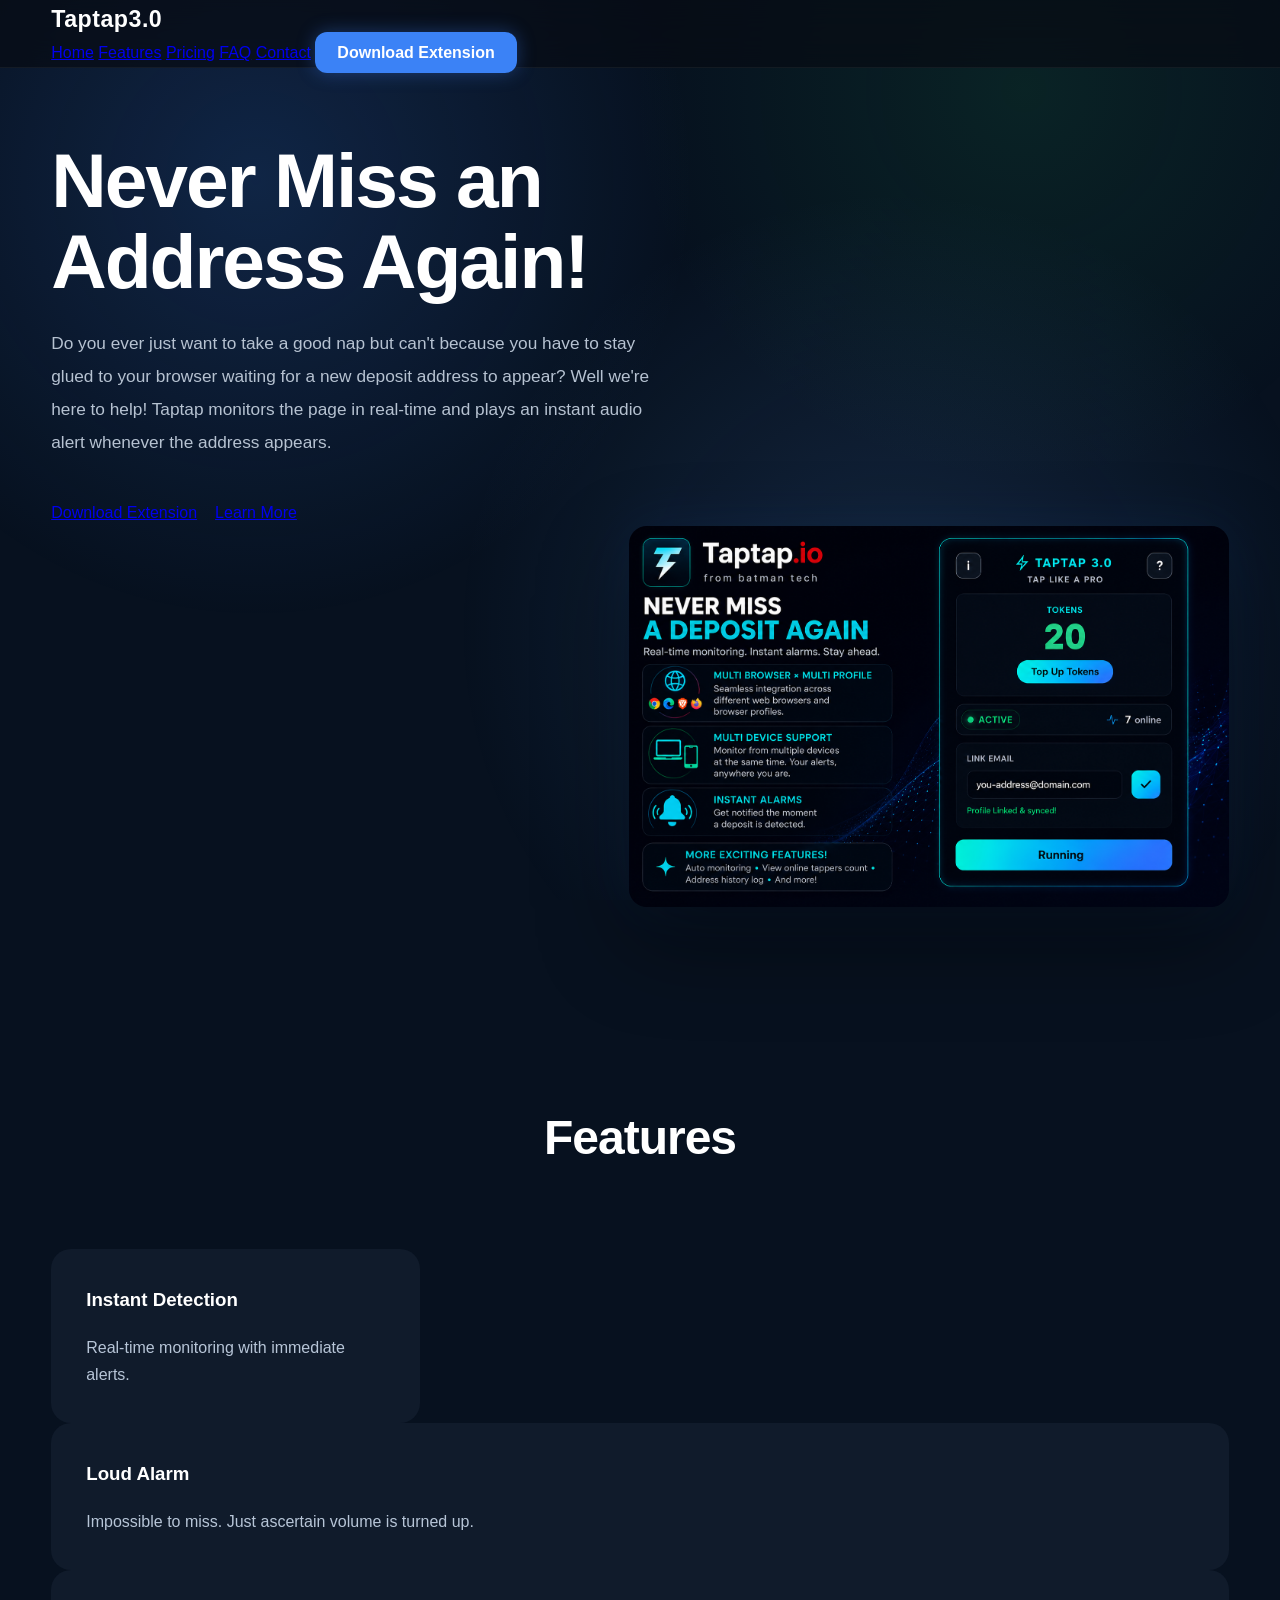
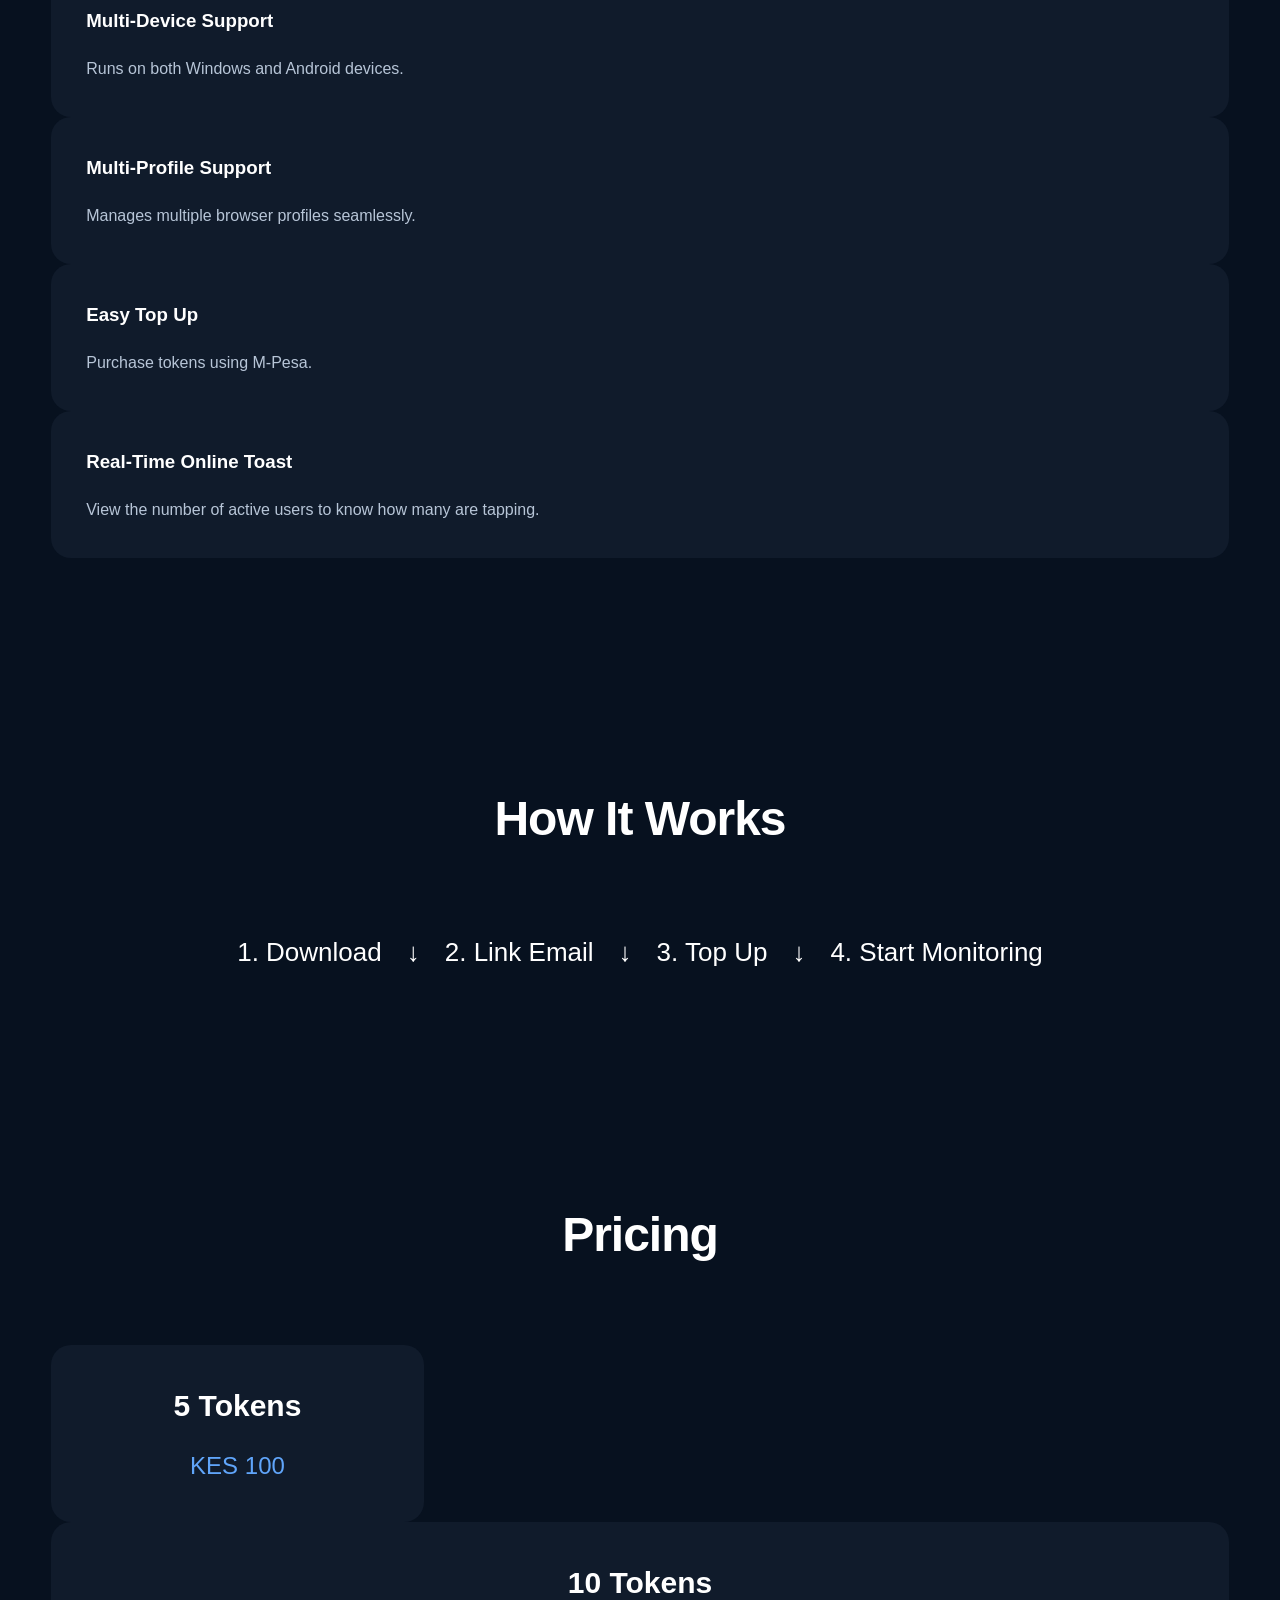
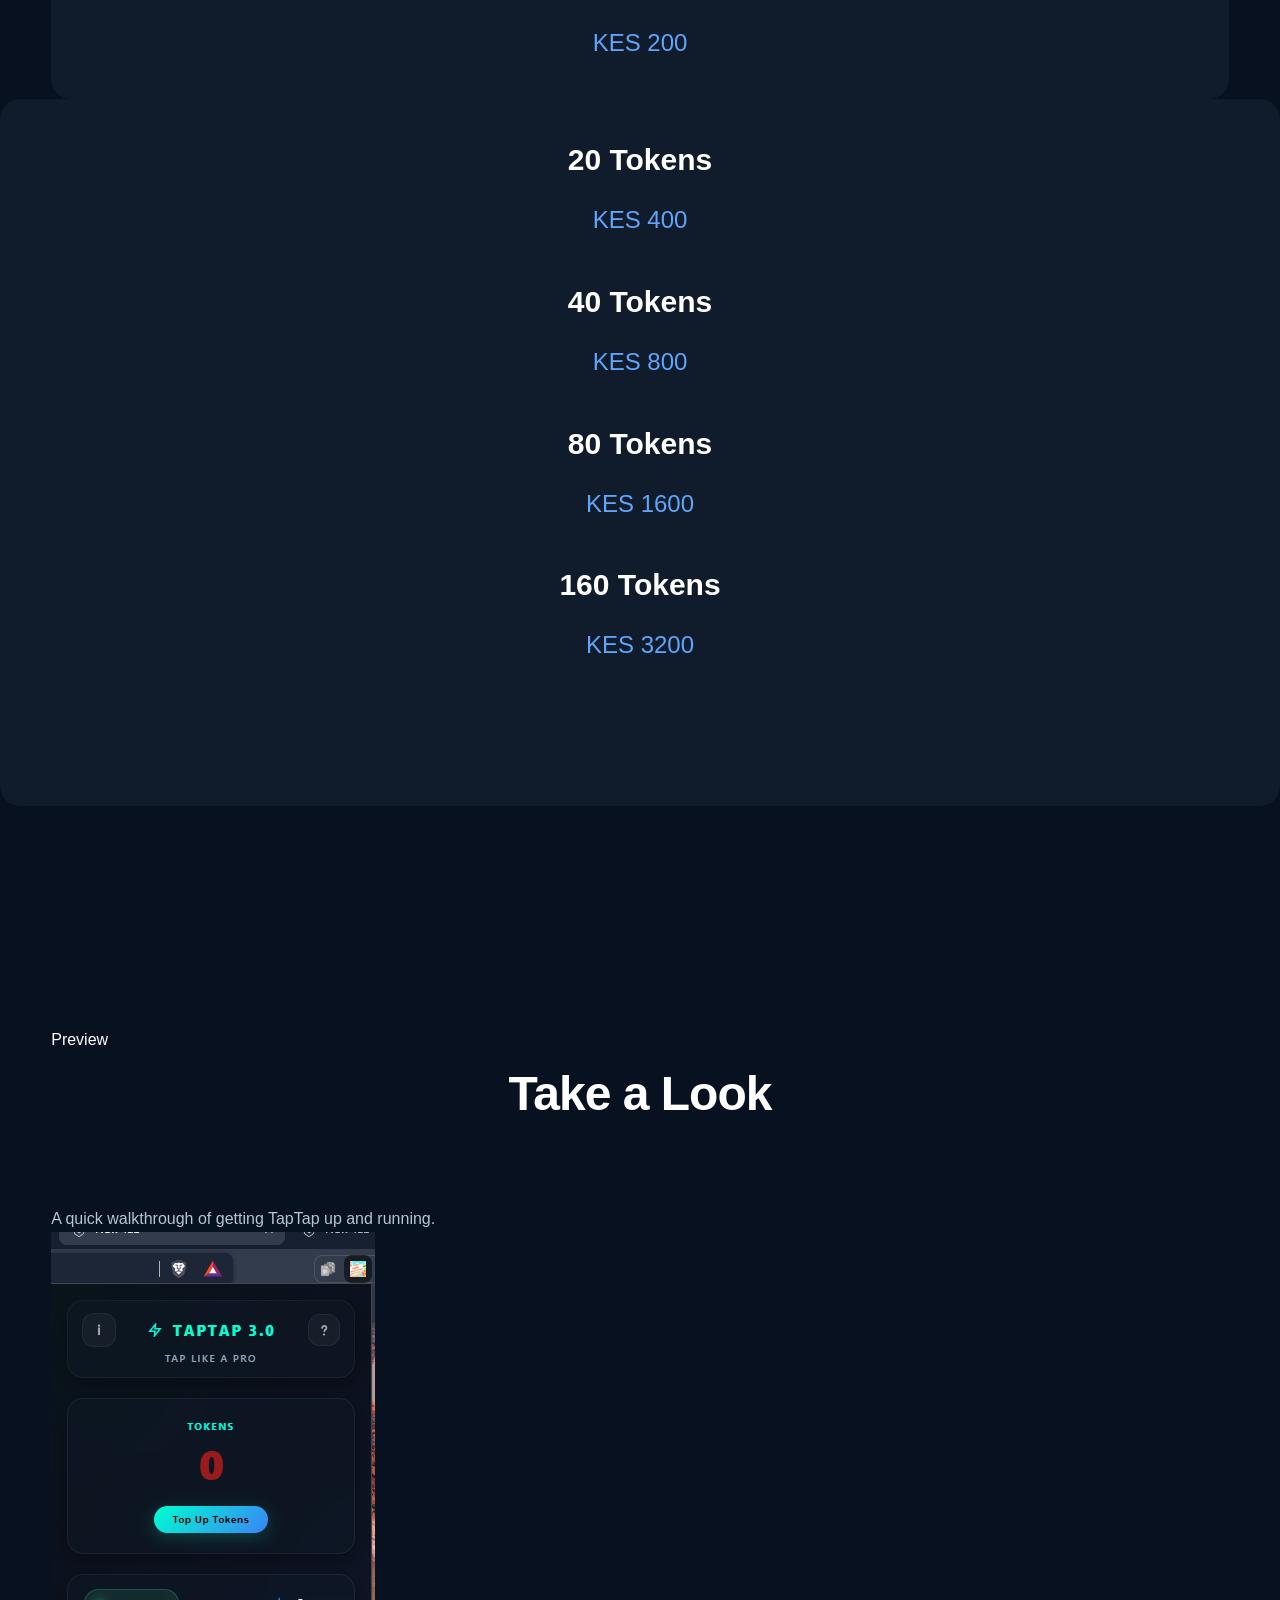
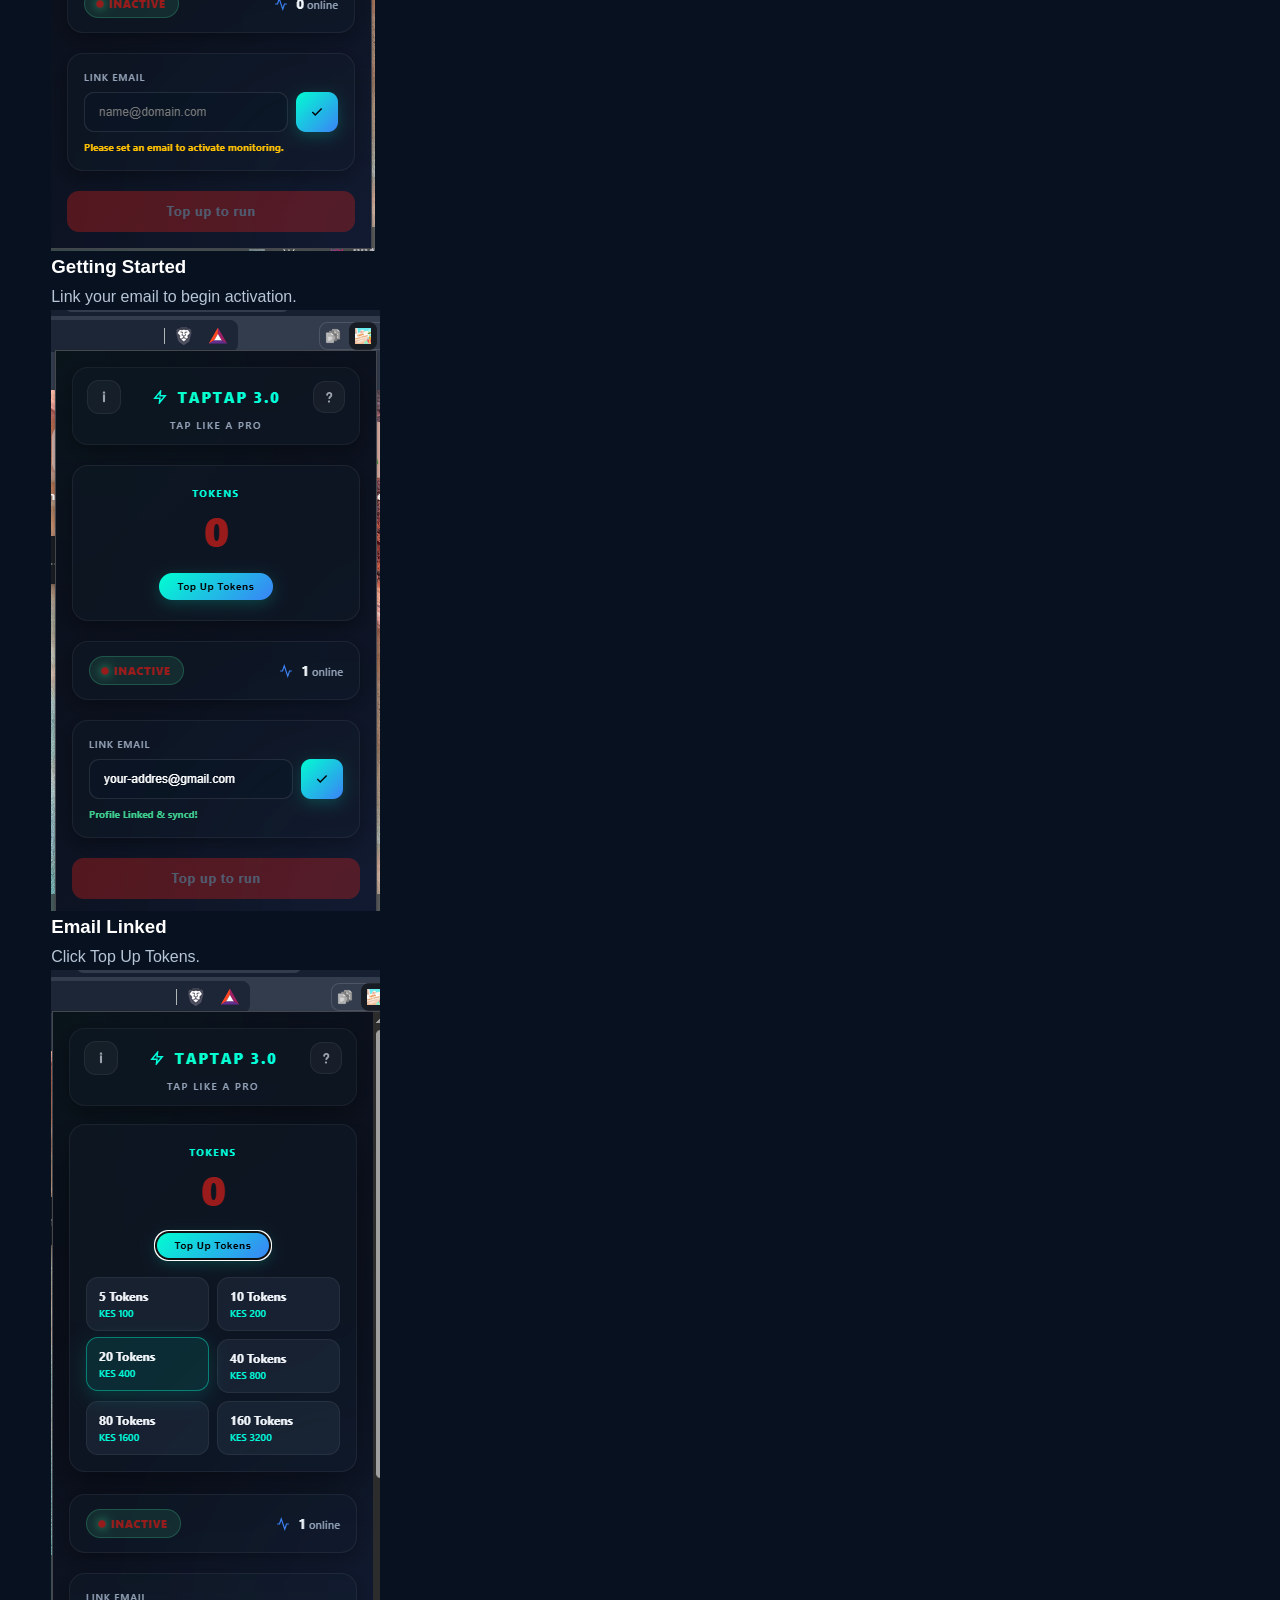
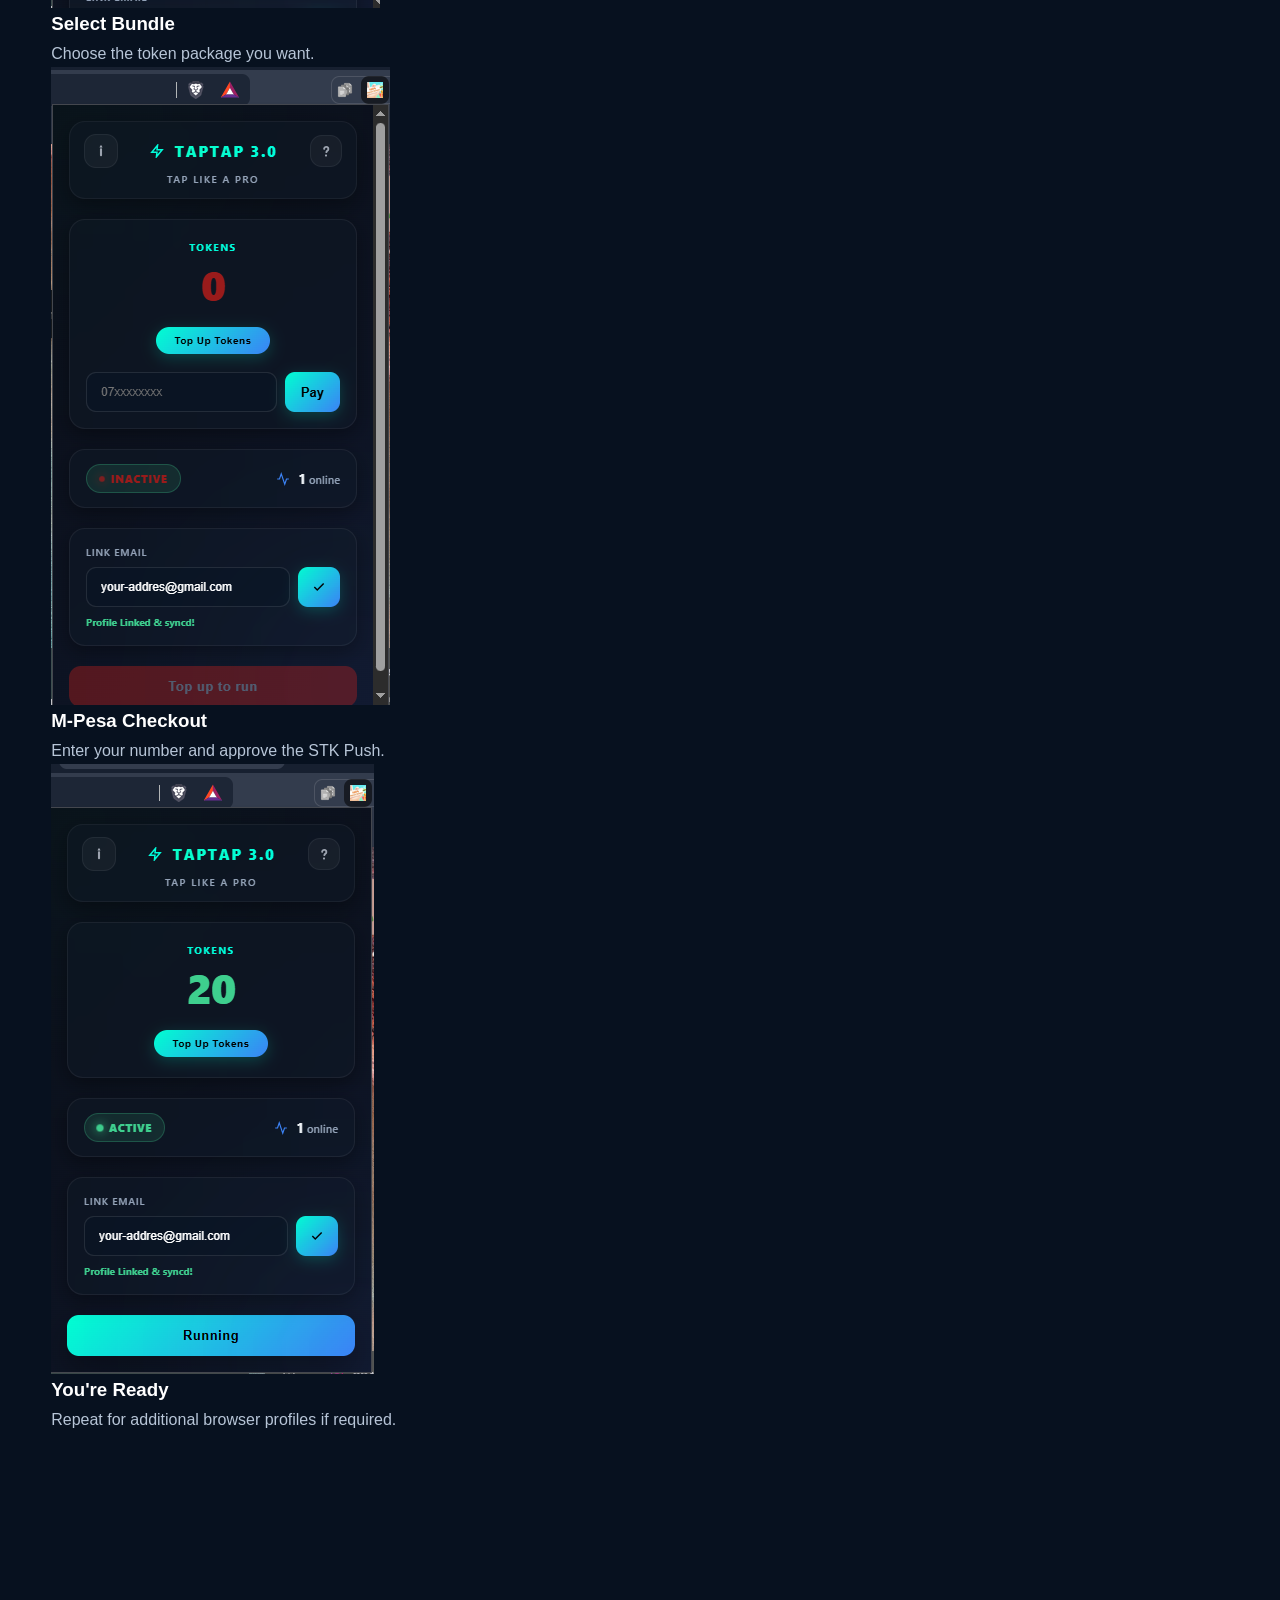
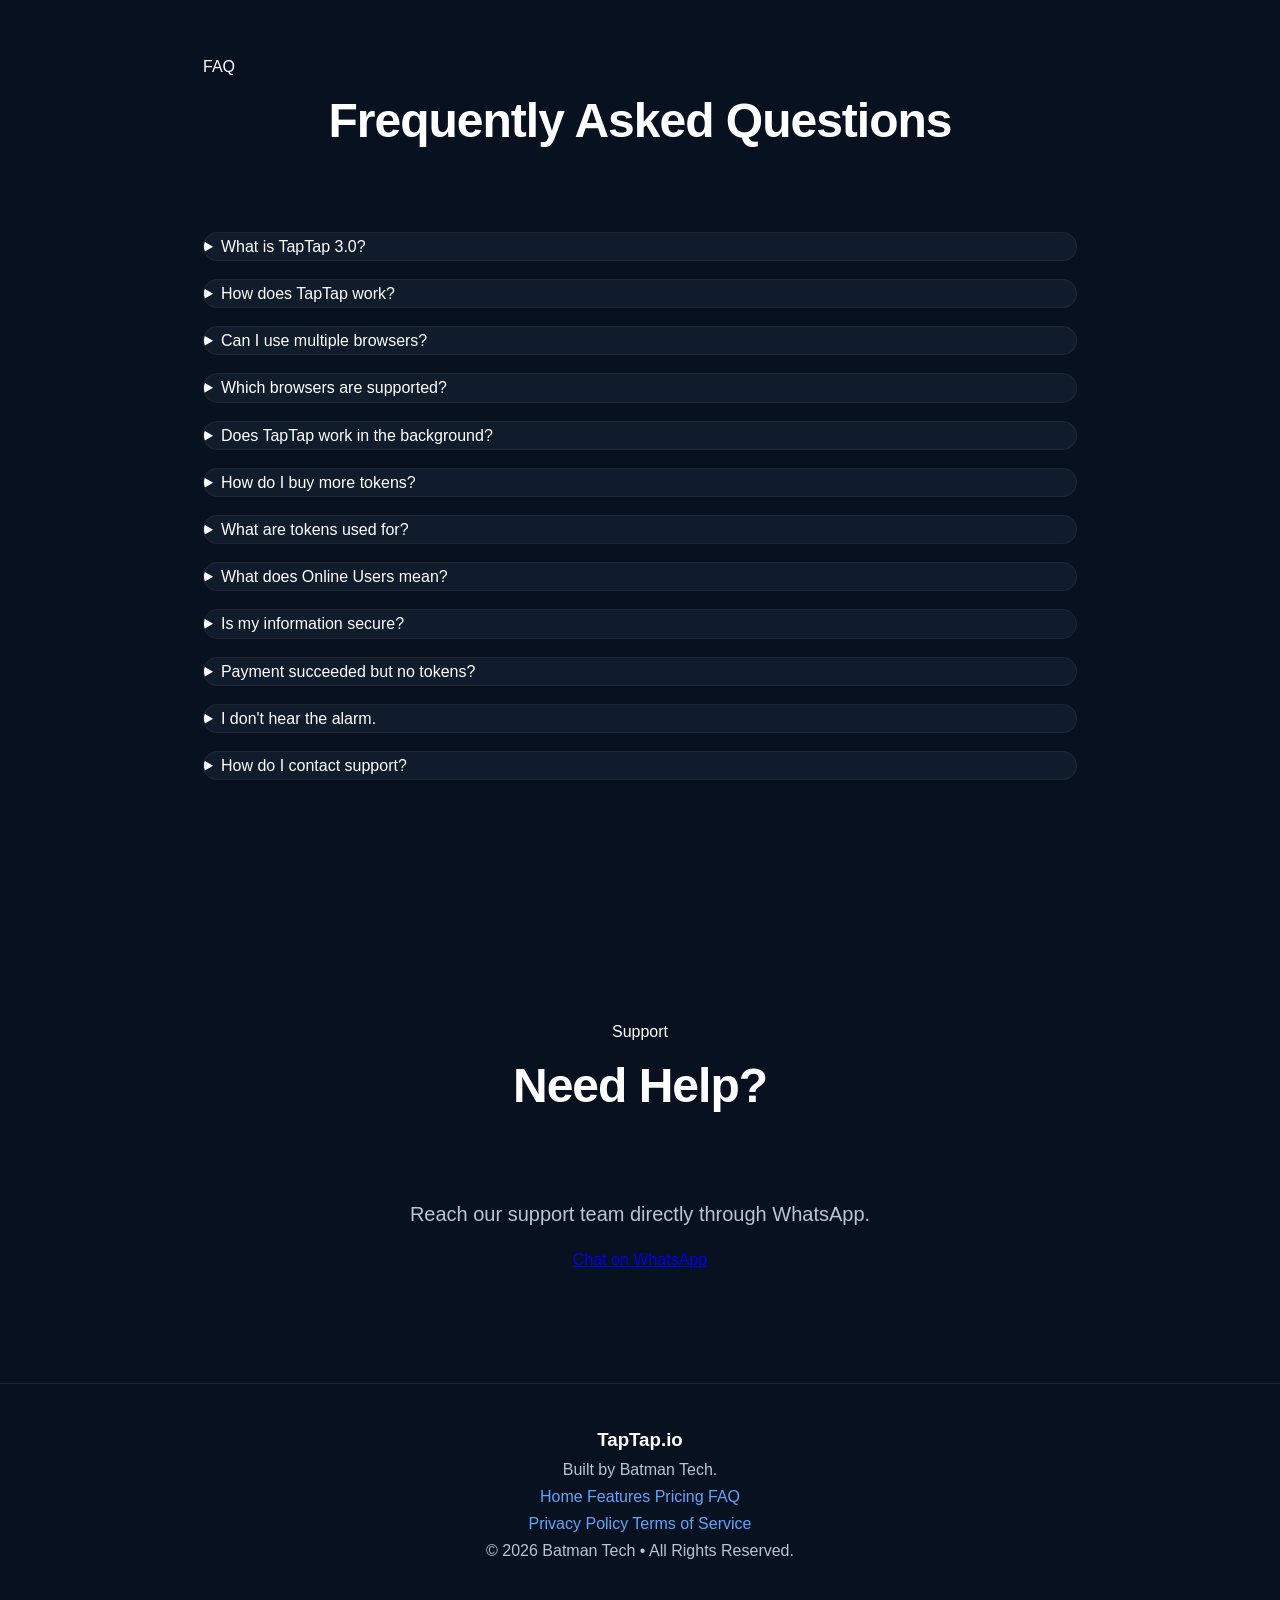
==== website/index.html @ e4a54d37 "Added Privacy policy" ====
<!DOCTYPE html>
<html lang="en">
<head>
    <base href="">
    <meta charset="UTF-8">
    <meta name="viewport" content="width=device-width, initial-scale=1.0">

    <title>TapTap.io</title>

    <meta name="description"
          content="TapTap 3.0 is a real-time monitoring extension with instant alerts, cloud synchronization and secure team management.">

    <link rel="stylesheet" href="css/style.css">
    <link rel="stylesheet" href="css/responsive.css">
    <link rel="stylesheet" href="css/animations.css">
</head>

<body>

<!-- ================= NAVIGATION ================= -->

<header id="navbar">
    <div class="container navbar-container">
        <div class="logo">
            Taptap3.0
        </div>

        <nav class="nav-links"></nav>
            <a href="#hero">Home</a>
            <a href="#features">Features</a>
            <a href="#pricing">Pricing</a>
            <a href="#faq">FAQ</a>
            <a href="#contact">Contact</a>
        </nav>

        <a class="download-btn" href="downloads/Taptap.crx">
            Download Extension
        </a>
    </div>
</header>

<!-- ================= HERO ================= -->

<section id="hero">
    <div class="container hero-container">
        <div class="hero-left">
            <h1>
                Never Miss an Address Again!
            </h1>

            <p>
                Do you ever just want to take a good nap but can't because you have to stay glued to your browser waiting for a new deposit address to appear? Well we're here to help! Taptap monitors the page in real-time and plays an instant audio alert whenever the address appears.
            </p>

            <div class="hero-buttons">

                <a
                    href="downloads/Taptap.crx"
                    class="btn btn-primary">

                    Download Extension

                </a>

                <a
                    href="#features"
                    class="btn btn-secondary">

                    Learn More

                </a>

        </div>
        </div>

        <div class="hero-right">
            <div class="hero-image">
                <img src="images/browser-preview.png"
                   alt="TapTap Browser Preview"
                   class="browser-preview">
            </div>
        </div>
    </div>
</section>

<!-- ================= FEATURES ================= -->

<section id="features">
    <div class="container">
        <h2>Features</h2>

        <div class="feature-grid">
            <article class="feature-card">
                <h3>Instant Detection</h3>
                <p>Real-time monitoring with immediate alerts.</p>
            </div>

            <div class="feature-card">
                <h3>Loud Alarm</h3>
                <p>Impossible to miss. Just ascertain volume is turned up.</p>
            </div>

            <div class="feature-card">
                <h3>Multi-Device Support</h3>
                <p>Runs on both Windows and Android devices.</p>
            </div>

            <div class="feature-card">
                <h3>Multi-Profile Support</h3>
                <p>Manages multiple browser profiles seamlessly.</p>
            </div>

            <div class="feature-card">
                <h3>Easy Top Up</h3>
                <p>Purchase tokens using M-Pesa.</p>
            </div>

            <div class="feature-card">
                <h3>Real-Time Online Toast</h3>
                <p>View the number of active users to know how many are tapping.</p>
            </div>
        </div>
    </div>
</section>

<!-- ================= HOW IT WORKS ================= -->

<section id="how">
    <div class="container">
        <h2>How It Works</h2>

        <div class="steps">
            <div>1. Download</div>
            <div>↓</div>
            <div>2. Link Email</div>
            <div>↓</div>
            <div>3. Top Up</div>
            <div>↓</div>
            <div>4. Start Monitoring</div>
        </div>
    </div>
</section>

<!-- ================= PRICING ================= -->

<section id="pricing">
    <div class="container">
        <h2>Pricing</h2>

        <div class="pricing-grid">
            <article class="price-card">
                <h3>5 Tokens</h3>
                <p>KES 100</p>
            </div>

            <article class="price-card">
                <h3>10 Tokens</h3>
                <p>KES 200</p>
            </div>

            <article class="price-card">
                <h3>20 Tokens</h3>
                <p>KES 400</p>
            </div>

            <article class="price-card">
                <h3>40 Tokens</h3>
                <p>KES 800</p>
            </div>

            <article class="price-card">
                <h3>80 Tokens</h3>
                <p>KES 1600</p>
            </div>

            <article class="price-card">
                <h3>160 Tokens</h3>
                <p>KES 3200</p>
            </div>
        </div>
    </div>
</section>

<!-- ================= SCREENSHOTS ================= -->

<section id="screenshots" class="section">
    <div class="container">

        <div class="section-heading">
            <span class="section-tag">Preview</span>
            <h2>Take a Look</h2>
            <p>
                A quick walkthrough of getting TapTap up and running.
            </p>
        </div>

        <div class="screenshots-grid">

            <figure class="screenshot-card">
                <img src="images/red.png" alt="TapTap startup screen">

                <figcaption>
                    <h3>Getting Started</h3>
                    <p>
                        Link your email to begin activation.
                    </p>
                </figcaption>
            </figure>

            <figure class="screenshot-card">
                <img src="images/linked.png" alt="Email linked">

                <figcaption>
                    <h3>Email Linked</h3>
                    <p>
                        Click Top Up Tokens.
                    </p>
                </figcaption>
            </figure>

            <figure class="screenshot-card">
                <img src="images/select.png" alt="Choose bundle">

                <figcaption>
                    <h3>Select Bundle</h3>
                    <p>
                        Choose the token package you want.
                    </p>
                </figcaption>
            </figure>

            <figure class="screenshot-card">
                <img src="images/number.png" alt="Mpesa checkout">

                <figcaption>
                    <h3>M-Pesa Checkout</h3>
                    <p>
                        Enter your number and approve the STK Push.
                    </p>
                </figcaption>
            </figure>

            <figure class="screenshot-card">
                <img src="images/paid.png" alt="Activation complete">

                <figcaption>
                    <h3>You're Ready</h3>
                    <p>
                        Repeat for additional browser profiles if required.
                    </p>
                </figcaption>
            </figure>

        </div>

    </div>
</section>



<!-- ================= FAQ ================= -->

<section id="faq" class="section">

    <div class="container">

        <div class="section-heading">

            <span class="section-tag">
                FAQ
            </span>

            <h2>
                Frequently Asked Questions
            </h2>

        </div>

        <div class="faq-list">

            <details class="faq-item">

                <summary>

                    What is TapTap 3.0?

                </summary>

                <p>

                    TapTap is a real-time browser monitoring extension designed to notify you instantly whenever a new deposit address appears.

                </p>

            </details>

            <details class="faq-item">

                <summary>

                    How does TapTap work?

                </summary>

                <p>

                    Install the extension, link your email, purchase tokens and start monitoring.

                </p>

            </details>

            <details class="faq-item">

                <summary>

                    Can I use multiple browsers?

                </summary>

                <p>

                    Yes. Your account synchronizes across all supported Chromium browsers.

                </p>

            </details>

            <details class="faq-item">

                <summary>

                    Which browsers are supported?

                </summary>

                <p>

                    Chrome, Edge, Brave, Opera and other Chromium browsers.

                </p>

            </details>

            <details class="faq-item">

                <summary>

                    Does TapTap work in the background?

                </summary>

                <p>

                    Yes. Monitoring continues while you browse.

                </p>

            </details>

            <details class="faq-item">

                <summary>

                    How do I buy more tokens?

                </summary>

                <p>

                    Choose a package, enter your M-Pesa number and approve the payment request.

                </p>

            </details>

            <details class="faq-item">

                <summary>

                    What are tokens used for?

                </summary>

                <p>

                    Tokens activate monitoring sessions and synchronize across all linked devices.

                </p>

            </details>

            <details class="faq-item">

                <summary>

                    What does Online Users mean?

                </summary>

                <p>

                    It displays how many TapTap clients are currently connected.

                </p>

            </details>

            <details class="faq-item">

                <summary>

                    Is my information secure?

                </summary>

                <p>

                    Yes. Only the information required for synchronization and token management is stored.

                </p>

            </details>

            <details class="faq-item">

                <summary>

                    Payment succeeded but no tokens?

                </summary>

                <p>

                    Wait a few seconds then press Sync. If the issue persists, contact support.

                </p>

            </details>

            <details class="faq-item">

                <summary>

                    I don't hear the alarm.

                </summary>

                <p>

                    Ensure monitoring is active, your browser isn't muted and system volume is enabled.

                </p>

            </details>

            <details class="faq-item">

                <summary>

                    How do I contact support?

                </summary>

                <p>

                    Use the WhatsApp button below or the Help icon inside the extension.

                </p>

            </details>

        </div>

    </div>

</section>



<!-- ================= CONTACT ================= -->

<section id="contact" class="section">

    <div class="container">

        <div class="contact-card">

            <span class="section-tag">

                Support

            </span>

            <h2>

                Need Help?

            </h2>

            <p>

                Reach our support team directly through WhatsApp.

            </p>

            <a
                class="whatsapp-button"
                href="https://wa.me/254725766022"
                target="_blank"
                rel="noopener">

                Chat on WhatsApp

            </a>

        </div>

    </div>

</section>



<!-- ================= FOOTER ================= -->

<footer>

    <div class="container footer-grid">

        <div class="footer-brand">

            <h3>

                TapTap.io

            </h3>

            <p>

                Built by Batman Tech.

            </p>

        </div>

        <div class="footer-links">

            <a href="#hero">Home</a>
            <a href="#features">Features</a>
            <a href="#pricing">Pricing</a>
            <a href="#faq">FAQ</a>

        </div>

        <div class="footer-links">

            <a href="privacy.html">Privacy Policy</a>
            <a href="terms.html">Terms of Service</a>

        </div>

    </div>

    <div class="footer-bottom">

        <p>

            © 2026 Batman Tech • All Rights Reserved.

        </p>

    </div>

</footer>

<script src="js/main.js"></script>

</body>

</html>
---- website/css/style.css ----
/* ==========================================
   DESIGN SYSTEM
========================================== */

:root{

    --bg:#07111f;
    --surface:#101b2b;
    --surface-light:#162338;

    --primary:#3b82f6;
    --primary-hover:#60a5fa;

    --text:#ffffff;
    --text-secondary:#b7c5d7;

    --border:rgba(255,255,255,.08);

    --shadow:
        0 15px 45px rgba(0,0,0,.28);

    --radius:18px;

    --max-width:1200px;

}

/* ===========================================
   GLOBAL
=========================================== */

*{
    margin:0;
    padding:0;
    box-sizing:border-box;
}

:root{
    --primary:#3b82f6;
    --bg:#07111f;
    --card:#101b2b;
    --text:#ffffff;
    --muted:#b7c5d7;

    --radius:18px;

    --shadow:0 20px 50px rgba(0,0,0,.25);

    --transition:.35s ease;
}

html{
    scroll-behavior:smooth;
}

body{

    font-family:
        "Segoe UI",
        Arial,
        sans-serif;

    background:var(--bg);

    color:var(--text);

    line-height:1.7;

    overflow-x:hidden;

}

.container{

    width:min(1200px,92%);

    margin:auto;

}

/* ===========================================
   NAVBAR
=========================================== */

header{
    position:fixed;
    top:0;
    left:0;
    width:100%;
    z-index:1000;

    backdrop-filter:blur(16px);
    -webkit-backdrop-filter:blur(16px);

    background:rgba(8,12,20,.72);

    border-bottom:1px solid rgba(255,255,255,.05);

    transition:
        background .35s ease,
        padding .35s ease,
        border-color .35s ease;
}

header.scrolled{
    background:rgba(8,12,20,.92);
    border-bottom:1px solid rgba(59,130,246,.15);
}

.header-container{

    max-width:1200px;

    margin:auto;

    display:flex;

    justify-content:space-between;

    align-items:center;

    padding:18px 32px;
}

.logo{

    font-size:1.45rem;

    font-weight:700;

    color:#fff;

    letter-spacing:.5px;
}

nav{

    display:flex;

    align-items:center;

    gap:36px;
}

nav a{

    color:#d1d5db;

    text-decoration:none;

    font-size:.95rem;

    transition:.25s;
}

nav a:hover{

    color:#fff;
}

.download-btn{

    padding:12px 22px;

    border-radius:12px;

    background:#3b82f6;

    color:#fff;

    text-decoration:none;

    font-weight:600;

    transition:.25s;
}

.download-btn:hover{

    transform:translateY(-2px);

    box-shadow:0 10px 30px rgba(59,130,246,.35);
}


/* ===========================================
   HERO
=========================================== */

#hero{

    min-height:100vh;

    display:flex;

    align-items:center;

    justify-content:space-between;

    gap:90px;

    padding-top:140px;

    padding-bottom:80px;
}

.hero-left{

    flex:1;

    max-width:620px;
}

.hero-left h1{

    font-size:clamp(2.8rem,6vw,4.8rem);

    line-height:1.05;

    margin-bottom:26px;

    letter-spacing:-2px;
}

.hero-left p{

    font-size:1.08rem;

    line-height:1.9;

    color:#b6c2d1;

    margin-bottom:40px;
}

.hero-buttons{

    display:flex;

    flex-wrap:wrap;

    gap:18px;
}

.hero-buttons button{

    border:none;

    cursor:pointer;

    padding:16px 34px;

    border-radius:14px;

    font-size:1rem;

    font-weight:600;

    transition:.3s ease;
}

.hero-buttons button:first-child{

    background:#3b82f6;

    color:#fff;

    box-shadow:0 15px 40px rgba(59,130,246,.25);
}

.hero-buttons button:first-child:hover{

    transform:translateY(-4px);

    box-shadow:0 22px 50px rgba(59,130,246,.45);
}

.hero-buttons button:last-child{

    background:#141b28;

    color:#fff;

    border:1px solid rgba(255,255,255,.08);
}

.hero-buttons button:last-child:hover{

    background:#1a2433;

    transform:translateY(-4px);
}


/* ===========================================
   HERO RIGHT
=========================================== */

.hero-right{

    flex:1;

    display:flex;

    justify-content:flex-end;

    align-items:center;
}

.browser-placeholder{

    width:min(560px,100%);

    position:relative;
}

.browser-placeholder::before{

    content:"";

    position:absolute;

    inset:-40px;

    background:radial-gradient(circle,
        rgba(59,130,246,.30),
        transparent 70%);

    filter:blur(35px);

    z-index:-1;
}

.browser-preview{

    width:100%;

    display:block;

    border-radius:18px;

    box-shadow:
        0 35px 90px rgba(0,0,0,.45),
        0 0 60px rgba(59,130,246,.10);
}

/* ===========================================
   BROWSER MOCKUP
=========================================== */

.browser-placeholder{

    width:100%;

    max-width:600px;

    height:auto;

    border-radius:var(--radius);

    background:#122033;

    border:1px solid rgba(255,255,255,.08);

    display:flex;

    align-items:center;

    justify-content:center;

    color:#6ea8ff;

    font-size:24px;

}

.browser-preview{

    width:100%;

    max-width:600px;

    height:auto;

    display:block;

    border-radius:18px;
}

/* ===========================================
   SECTIONS
=========================================== */

section{

    padding:110px 0;

}

section h2{

    text-align:center;

    font-size:clamp(2rem,5vw,3rem);

    margin-bottom:70px;

    font-weight:700;

    letter-spacing:-1px;

}

p{

    color:var(--text-secondary);

}

img{

    max-width:100%;

    display:block;

}

/* ===========================================
   FEATURE GRID
=========================================== */

.feature-grid{

    display:grid;

    grid-template-columns:repeat(3,1fr);

    gap:35px;

}

.feature-card{

    background:#101b2b;

    border-radius:20px;

    padding:35px;

    transition:.35s;

}

.feature-card:hover{

    transform:translateY(-8px);

}

.feature-card h3{

    margin-bottom:18px;

}

/* ===========================================
   HOW
=========================================== */

.steps{

    display:flex;

    justify-content:center;

    align-items:center;

    gap:25px;

    font-size:26px;

    flex-wrap:wrap;

}

/* ===========================================
   PRICING
=========================================== */

.pricing-grid{

    display:grid;

    grid-template-columns:repeat(3,1fr);

    gap:30px;

}

.price-card{

    background:#101b2b;

    border-radius:20px;

    padding:35px;

    text-align:center;

    transition:.3s;

}

.price-card:hover{

    transform:translateY(-8px);

}

.price-card h3{

    font-size:30px;

}

.price-card p{

    margin-top:15px;

    font-size:24px;

    color:#60a5fa;

}

.screenshots{

    display:flex;
    justify-content:center;
    gap:30px;
    flex-wrap:wrap;

}

.shot{

    width:220px;

    background:#101b2b;

    border-radius:var(--radius);

    overflow:hidden;

    border:1px solid rgba(255,255,255,.08);

    transition:.35s;

    cursor:pointer;

    position:relative;

}

.shot img{

    width:100%;

    height:420px;

    object-fit:cover;

    object-position:top;

    display:block;

}

.shot-caption{

    padding:18px;

}

.shot h3{

    margin-bottom:8px;

    font-size:18px;

}

.shot p{

    color:#b7c5d7;

    font-size:15px;

}

.shot:hover{

    transform:translateY(-12px) scale(1.12);

    box-shadow:0 25px 60px rgba(0,0,0,.45);

    z-index:50;

}


/* ===========================================
   FAQ
=========================================== */

#faq{
    max-width:950px;
    margin:auto;
}

.faq-item{

    max-width:900px;
    margin:18px auto;
    padding:0;

    background:#101b2b;

    border:1px solid rgba(255,255,255,.06);

    border-radius:var(--radius);

    overflow:hidden;

    transition:.35s;

}

.faq-item:hover{

    transform:translateY(-3px);

    border-color:#3b82f6;

    box-shadow:0 10px 25px rgba(59,130,246,.15);

}

.faq-item h3{

    display:flex;

    justify-content:space-between;

    align-items:center;

    padding:22px 26px;

    cursor:pointer;

    font-size:20px;

    font-weight:600;

}

.faq-item h3 span{

    color:#60a5fa;

    font-size:28px;

    transition:.3s;

}

.faq-item p{

    max-height:0;

    overflow:hidden;

    padding:0 26px;

    color:#b7c5d7;

    transition:max-height .45s ease,
               padding .35s ease;

}

.faq-item:hover p{

    max-height:220px;

    padding:0 26px 24px;

}

.faq-item:hover h3 span{

    transform:rotate(45deg);

}

/* ===========================================
   CONTACT
=========================================== */

#contact{

    text-align:center;

}

#contact p{

    margin:15px;

    font-size:20px;

}

/* ===========================================
   FOOTER
=========================================== */

footer{

    text-align:center;

    padding:40px;

    border-top:1px solid rgba(255,255,255,.08);

}

footer a{

    color:#60a5fa;

    text-decoration:none;

}

/* Add this to your CSS for the Linear/Stripe-esque floating animation */
.whatsapp-float {
  position: fixed;
  bottom: 24px;
  left: 50%;
  transform: translateX(-50%);
  z-index: 9999;
}

.whatsapp-float a {
  display: flex;
  align-items: center;
  justify-content: center;
  width: 52px;
  height: 52px;
  background: #0066FF;
  color: #ffffff;
  border-radius: 999px;
  box-shadow: 0 8px 24px rgba(0, 102, 255, 0.25);
  transition: all 0.3s cubic-bezier(0.16, 1, 0.3, 1);
  animation: floatPulse 3s ease-in-out infinite;
}

.whatsapp-float a:hover {
  transform: translateY(-3px) scale(1.05);
  box-shadow: 0 12px 32px rgba(0, 102, 255, 0.35);
}

@keyframes floatPulse {
  0%, 100% {
    transform: translateY(0);
  }
  50% {
    transform: translateY(-6px);
  }
}
---- website/css/animations.css ----
/* ==========================================
   HERO BACKGROUND
========================================== */

body::before{

    content:"";

    position:fixed;

    inset:0;

    background:

        radial-gradient(circle at 20% 20%,rgba(59,130,246,.18),transparent 35%),

        radial-gradient(circle at 80% 10%,rgba(34,197,94,.10),transparent 30%),

        radial-gradient(circle at 70% 70%,rgba(96,165,250,.15),transparent 40%);

    z-index:-2;

}

/* ==========================================
   FLOATING BROWSER
========================================== */

.browser-placeholder{

    animation:floatBrowser 5s ease-in-out infinite;

    box-shadow:

        0 20px 60px rgba(59,130,246,.25);

}

@keyframes floatBrowser{

    0%{

        transform:translateY(0);

    }

    50%{

        transform:translateY(-18px);

    }

    100%{

        transform:translateY(0);

    }

}

/* ==========================================
   HERO TEXT
========================================== */

.hero-left h1{

    animation:slideLeft .9s ease;

}

.hero-left p{

    animation:slideLeft 1.1s ease;

}

.hero-buttons{

    animation:slideLeft 1.3s ease;

}

@keyframes slideLeft{

    from{

        opacity:0;

        transform:translateX(-60px);

    }

    to{

        opacity:1;

        transform:translateX(0);

    }

}

/* ==========================================
   GLOW BUTTONS
========================================== */

.download-btn,
.hero-buttons button:first-child{

    box-shadow:

        0 0 18px rgba(59,130,246,.35);

}

.download-btn:hover,
.hero-buttons button:first-child:hover{

    box-shadow:

        0 0 40px rgba(59,130,246,.7);

}

/* ==========================================
   FEATURE CARDS
========================================== */

.feature-card{

    transition:

        transform .35s,

        box-shadow .35s;

}

.feature-card:hover{

    box-shadow:

        0 20px 45px rgba(59,130,246,.18);

}

/* ==========================================
   PRICING CARDS
========================================== */

.price-card{

    transition:

        transform .35s,

        box-shadow .35s;

}

.price-card:hover{

    box-shadow:

        0 20px 50px rgba(59,130,246,.18);

}


/* ==========================================
   FADE-IN ANIMATION
========================================== */

.hidden{

    opacity:0;

    transform:translateY(50px);

    transition:

        opacity .8s ease,

        transform .8s ease;

}

.show{

    opacity:1;

    transform:translateY(0);

}

/* ==========================================
   NAVBAR SCROLL
========================================== */

.scrolled{

    background:#081321 !important;

    box-shadow:

        0 5px 25px rgba(0,0,0,.35);

}

/* ==========================================
   PULSE DOWNLOAD BUTTON
========================================== */

@keyframes pulse{

    0%{

        box-shadow:0 0 0 0 rgba(59,130,246,.6);

    }

    70%{

        box-shadow:0 0 0 20px rgba(59,130,246,0);

    }

    100%{

        box-shadow:0 0 0 0 rgba(59,130,246,0);

    }

}

.download-btn{

    animation:pulse 2.5s infinite;

}
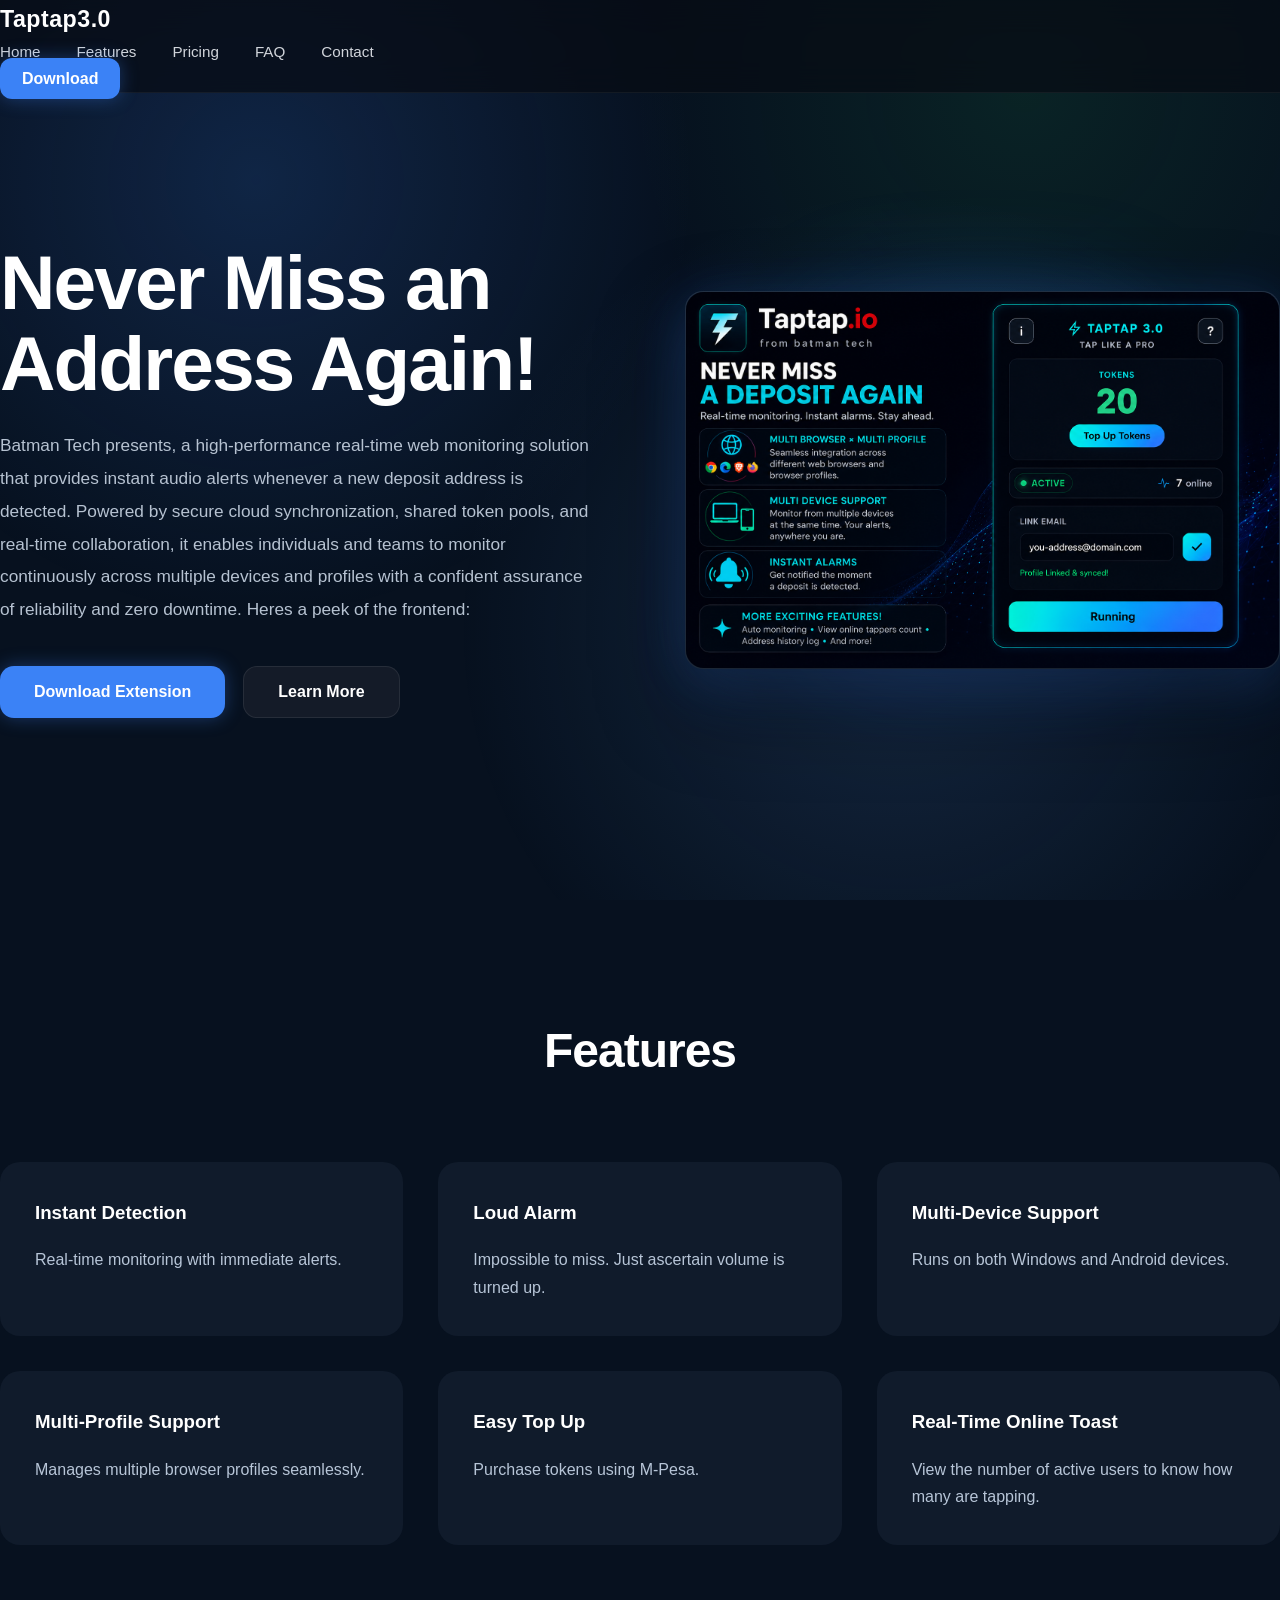
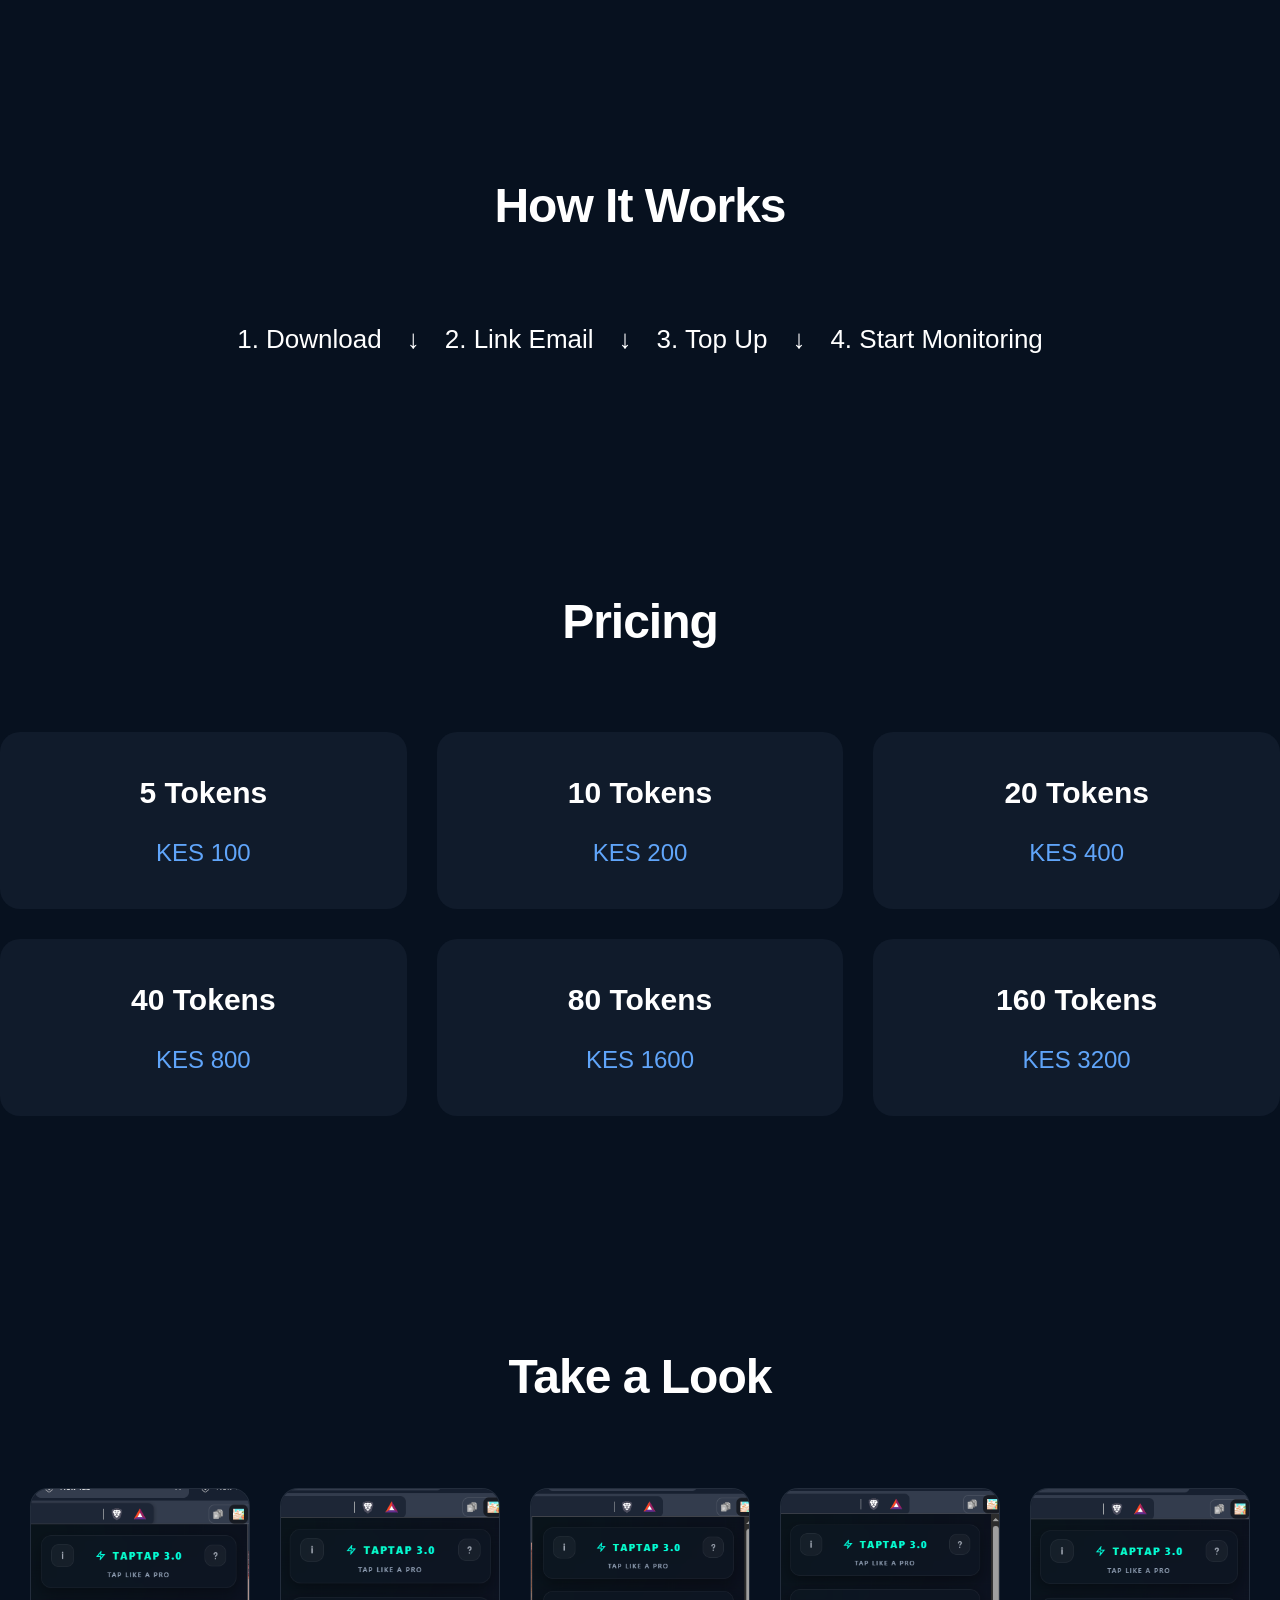
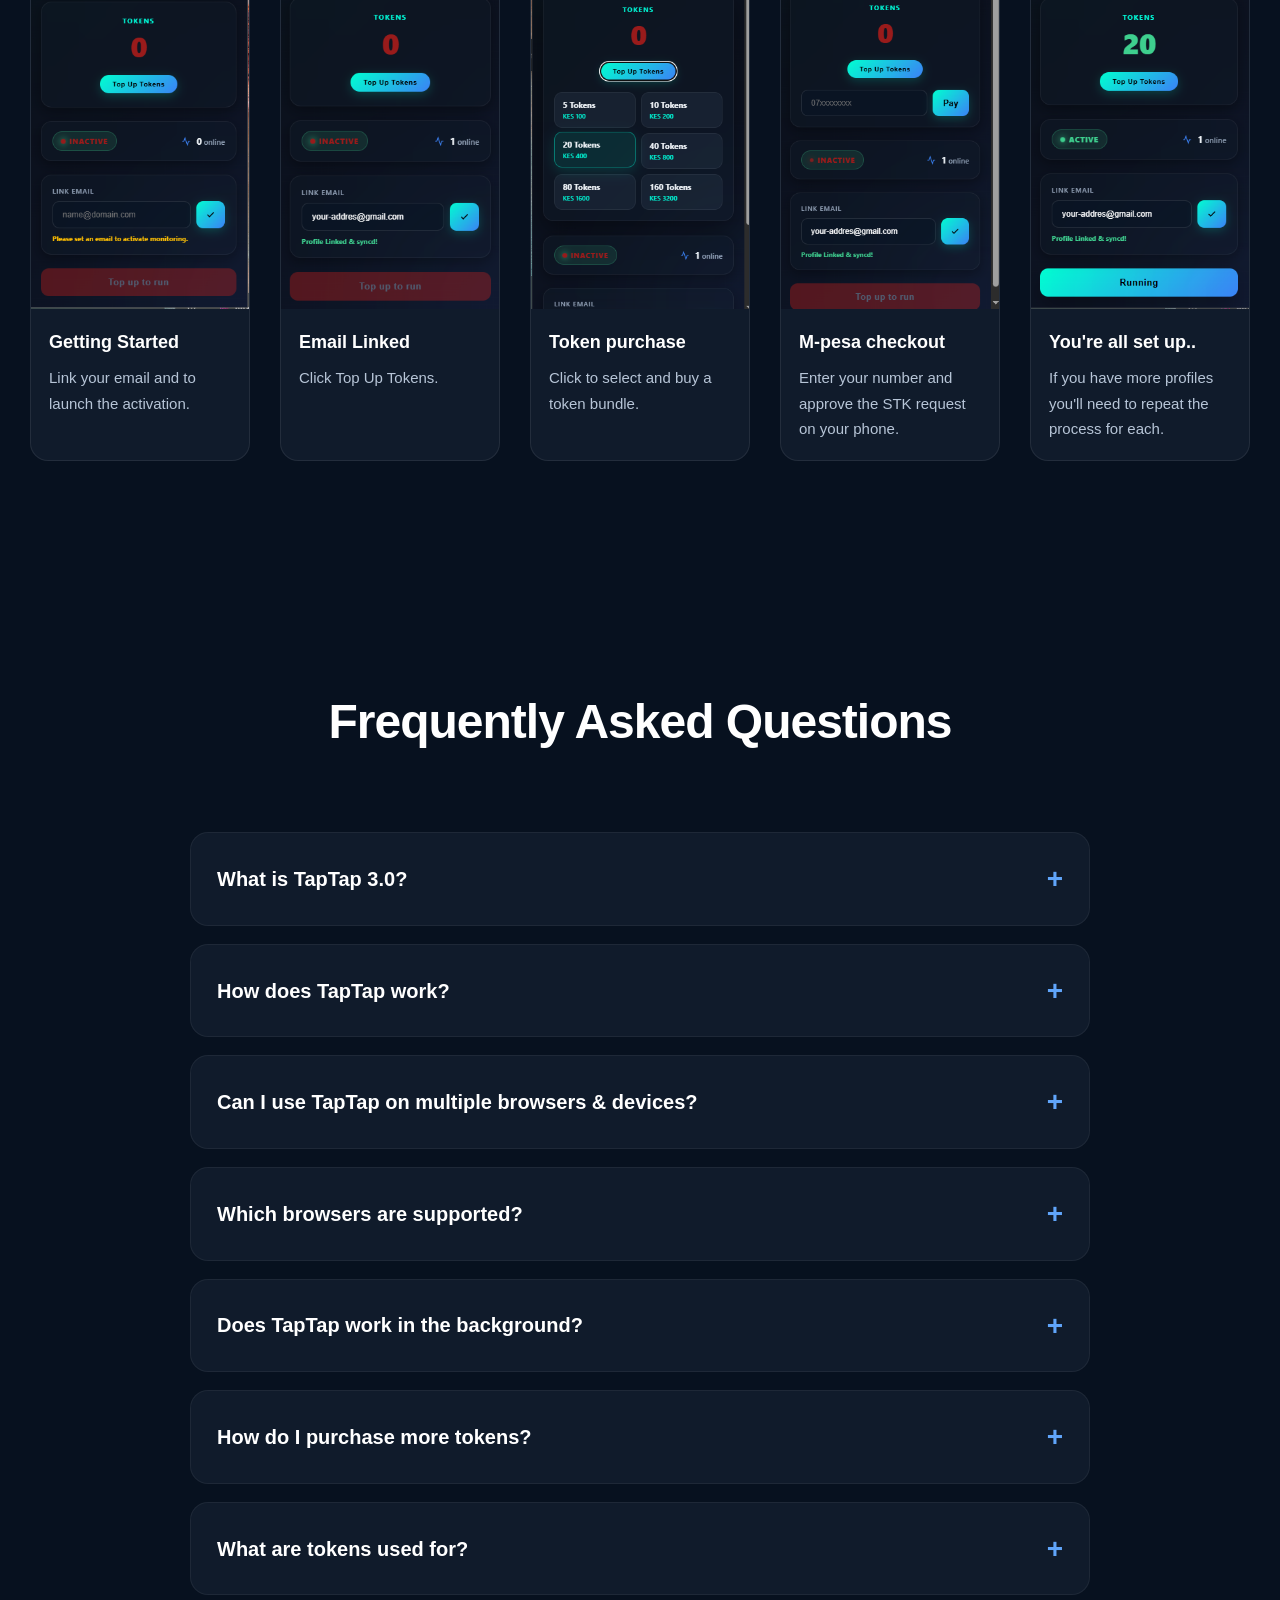
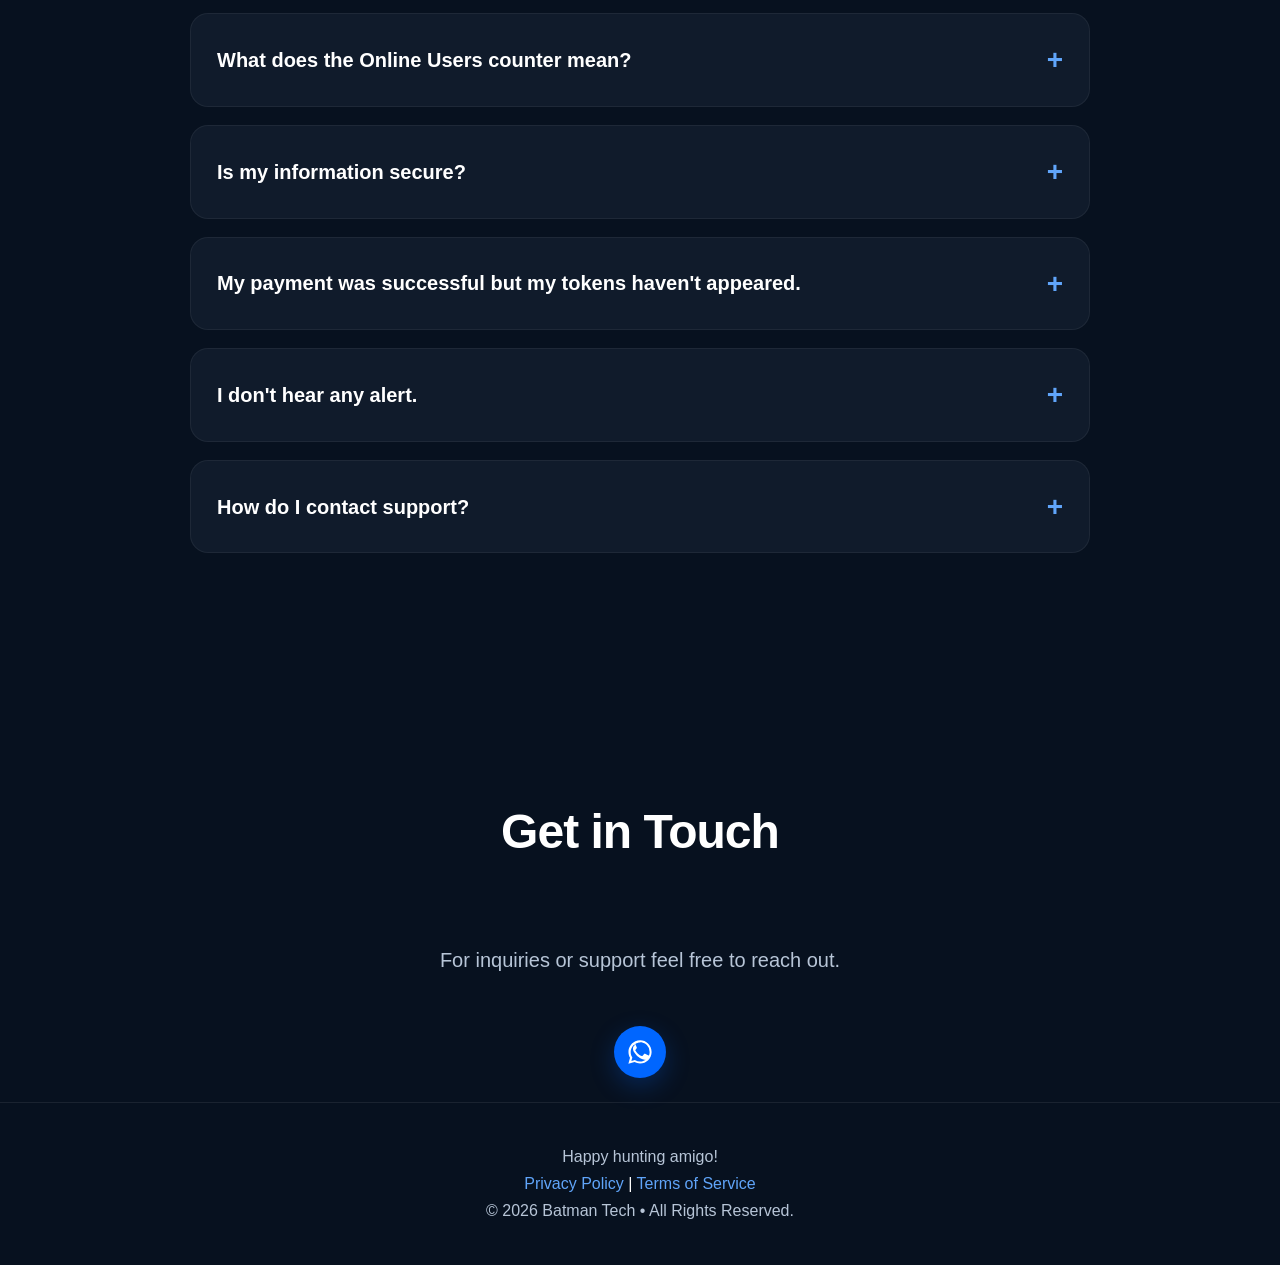
==== commit f67e5845: "Privacy policy update" ====
--- a/website/index.html
+++ b/website/index.html
@@ -1,7 +1,7 @@
 <!DOCTYPE html>
 <html lang="en">
 <head>
-    <base href="">
+    <base href="/website/">
     <meta charset="UTF-8">
     <meta name="viewport" content="width=device-width, initial-scale=1.0">
 
@@ -20,557 +20,395 @@
 <!-- ================= NAVIGATION ================= -->
 
 <header id="navbar">
-    <div class="container navbar-container">
-        <div class="logo">
-            Taptap3.0
-        </div>
-
-        <nav class="nav-links"></nav>
-            <a href="#hero">Home</a>
-            <a href="#features">Features</a>
-            <a href="#pricing">Pricing</a>
-            <a href="#faq">FAQ</a>
-            <a href="#contact">Contact</a>
-        </nav>
-
-        <a class="download-btn" href="downloads/Taptap.crx">
-            Download Extension
+
+    <div class="logo">
+        Taptap3.0
+    </div>
+
+    <nav>
+
+        <a href="#hero">Home</a>
+
+        <a href="#features">Features</a>
+
+        <a href="#pricing">Pricing</a>
+
+        <a href="#faq">FAQ</a>
+
+        <a href="#contact">Contact</a>
+
+    </nav>
+
+    <a class="download-btn" href="#">
+        Download
+    </a>
+
+</header>
+
+<!-- ================= HERO ================= -->
+
+<section id="hero">
+
+    <div class="hero-left">
+
+        <h1>
+            Never Miss an Address Again!
+        </h1>
+
+        <p>
+
+            Batman Tech presents, a high-performance real-time web monitoring solution that provides instant audio alerts whenever a new deposit address is detected.
+            Powered by secure cloud synchronization,
+            shared token pools,
+            and real-time collaboration,
+            it enables individuals and teams to monitor continuously across multiple devices and profiles with a confident assurance of
+            reliability and zero downtime. Heres a peek of the frontend:
+
+        </p>
+
+        <div class="hero-buttons">
+
+            <button id="downloadButton">
+
+                Download Extension
+
+            </button>
+
+            <button>
+
+                Learn More
+
+            </button>
+
+        </div>
+
+    </div>
+
+    <div class="hero-right">
+
+        <div class="browser-placeholder">
+
+            <img src="images/browser-preview.png"
+             alt="TapTap Browser Preview"
+             class="browser-preview">
+
+        </div>
+
+    </div>
+
+</section>
+
+<!-- ================= FEATURES ================= -->
+
+<section id="features">
+
+<h2>Features</h2>
+
+<div class="feature-grid">
+
+<div class="feature-card">
+<h3>Instant Detection</h3>
+<p>Real-time monitoring with immediate alerts.</p>
+</div>
+
+<div class="feature-card">
+<h3>Loud Alarm</h3>
+<p>Impossible to miss. Just ascertain volume is turned up.</p>
+</div>
+
+<div class="feature-card">
+<h3>Multi-Device Support</h3>
+<p>Runs on both Windows and Android devices.</p>
+</div>
+
+<div class="feature-card">
+<h3>Multi-Profile Support</h3>
+<p>Manages multiple browser profiles seamlessly.</p>
+</div>
+
+<div class="feature-card">
+<h3>Easy Top Up</h3>
+<p>Purchase tokens using M-Pesa.</p>
+</div>
+
+<div class="feature-card">
+<h3>Real-Time Online Toast</h3>
+<p>View the number of active users to know how many are tapping.</p>
+</div>
+
+</section>
+
+<!-- ================= HOW IT WORKS ================= -->
+
+<section id="how">
+
+<h2>How It Works</h2>
+
+<div class="steps">
+
+<div>1. Download</div>
+
+<div>↓</div>
+
+<div>2. Link Email</div>
+
+<div>↓</div>
+
+<div>3. Top Up</div>
+
+<div>↓</div>
+
+<div>4. Start Monitoring</div>
+
+</div>
+
+</section>
+
+<!-- ================= PRICING ================= -->
+
+<section id="pricing">
+
+<h2>Pricing</h2>
+
+<div class="pricing-grid">
+
+<div class="price-card">
+<h3>5 Tokens</h3>
+<p>KES 100</p>
+</div>
+
+<div class="price-card">
+<h3>10 Tokens</h3>
+<p>KES 200</p>
+</div>
+
+<div class="price-card">
+<h3>20 Tokens</h3>
+<p>KES 400</p>
+</div>
+
+<div class="price-card">
+<h3>40 Tokens</h3>
+<p>KES 800</p>
+</div>
+
+<div class="price-card">
+<h3>80 Tokens</h3>
+<p>KES 1600</p>
+</div>
+
+<div class="price-card">
+<h3>160 Tokens</h3>
+<p>KES 3200</p>
+</div>
+
+</div>
+
+</section>
+
+<!-- ================= SCREENSHOTS ================= -->
+
+<section id="screenshots">
+
+    <h2>Take a Look</h2>
+
+    <div class="screenshots">
+
+        <div class="shot">
+            <img src="images/red.png" alt="Before Activation">
+            <div class="shot-caption">
+                <h3>Getting Started</h3>
+                <p>
+                   Link your email and to launch the activation.
+                </p>
+            </div>
+        </div>
+
+        <div class="shot">
+            <img src="images/linked.png" alt="">
+            <div class="shot-caption">
+                <h3>Email Linked</h3>
+                <p>
+                    Click Top Up Tokens.
+                </p>
+            </div>
+        </div>
+
+        <div class="shot">
+            <img src="images/select.png" alt="">
+            <div class="shot-caption">
+                <h3>Token purchase</h3>
+                <p>
+                    Click to select and buy a token bundle.
+                </p>
+            </div>
+        </div>
+
+        <div class="shot">
+            <img src="images/number.png" alt="">
+            <div class="shot-caption">
+                <h3>M-pesa checkout</h3>
+                <p>
+                    Enter your number and approve the STK request on your phone.
+                </p>
+            </div>
+        </div>
+
+
+<div class="shot">
+            <img src="images/paid.png" alt="">
+            <div class="shot-caption">
+                <h3>You're all set up.. </h3>
+                <p>
+                    If you have more profiles you'll need to repeat the process for each.
+                </p>
+            </div>
+        </div>
+
+
+    </div>
+
+</section>
+
+<!-- ================= FAQ ================= -->
+
+<section id="faq">
+
+    <h2>Frequently Asked Questions</h2>
+
+    <div class="faq-item">
+        <h3>What is TapTap 3.0?<span>+</span></h3>
+        <p>
+            TapTap is a real-time browser monitoring extension tailored specifically for you...
+        </p>
+    </div>
+
+    <div class="faq-item">
+        <h3>How does TapTap work?<span>+</span></h3>
+        <p>
+            After installing the extension and pinning it on your browser, enter your email & top up tokens to activate. TapTap continuously monitors the page and plays an instant audio alert whenever a new deposit address appears.
+        </p>
+    </div>
+
+    <div class="faq-item">
+        <h3>Can I use TapTap on multiple browsers & devices?<span>+</span></h3>
+        <p>
+            Yes. Simply sign in using the same registered email and your token balance will be synchronized automatically.
+        </p>
+    </div>
+
+    <div class="faq-item">
+        <h3>Which browsers are supported?<span>+</span></h3>
+        <p>
+            TapTap supports Google Chrome, Microsoft Edge, Brave, Opera and other Chromium-based browsers.
+        </p>
+    </div>
+
+    <div class="faq-item">
+        <h3>Does TapTap work in the background?<span>+</span></h3>
+        <p>
+            Yes. Once monitoring has been started, TapTap continues working while you browse, allowing uninterrupted monitoring.
+        </p>
+    </div>
+
+    <div class="faq-item">
+        <h3>How do I purchase more tokens?<span>+</span></h3>
+        <p>
+            Click Top Up, choose your preferred token package, enter your M-Pesa number, and approve the STK Push request on your phone.
+        </p>
+    </div>
+
+    <div class="faq-item">
+        <h3>What are tokens used for?<span>+</span></h3>
+        <p>
+            Tokens are used to activate monitoring sessions. They are your launch keys to fire up the system. Your balance is synchronized automatically across your linked devices.
+        </p>
+    </div>
+
+
+
+    <div class="faq-item">
+        <h3>What does the Online Users counter mean?<span>+</span></h3>
+        <p>
+            It shows how many TapTap users are currently connected to the service, providing a live indication that the monitoring network is active.
+        </p>
+    </div>
+
+    <div class="faq-item">
+        <h3>Is my information secure?<span>+</span></h3>
+        <p>
+            Yes. TapTap only stores the information necessary for account synchronization and token management. Payments are processed securely through M-Pesa and thats it.
+        </p>
+    </div>
+
+    <div class="faq-item">
+        <h3>My payment was successful but my tokens haven't appeared.<span>+</span></h3>
+        <p>
+            Token balances usually update within a few seconds. If not, press Sync or wait briefly. If the problem continues, contact support with your registered email.
+        </p>
+    </div>
+
+
+
+    <div class="faq-item">
+        <h3>I don't hear any alert.<span>+</span></h3>
+        <p>
+            Ensure monitoring has been started and system color isn't red, your browser isn't muted and your volume is turned up. If the problem persists, contact support.
+        </p>
+    </div>
+
+    <div class="faq-item">
+        <h3>How do I contact support?<span>+</span></h3>
+        <p>
+            Alas. Just scroll an inch lower and reach out via WhatsApp. Or click the " ? " icon on the extension popup.
+        </p>
+    </div>
+
+</section>
+
+<!-- ================= CONTACT ================= -->
+
+<section id="contact">
+    <h2>Get in Touch</h2>
+    <p>For inquiries or support feel free to reach out.</p>
+
+    <!-- Add this to your HTML where you want the WhatsApp button to appear -->
+<div class="whatsapp-float">
+  <a href="https://wa.me/254725766022" target="_blank" rel="noopener noreferrer" aria-label="Chat on WhatsApp">
+    <svg class="whatsapp-icon" viewBox="0 0 24 24" width="28" height="28">
+      <path fill="currentColor" d="M12.04 2c-5.46 0-9.91 4.45-9.91 9.91 0 1.75.46 3.45 1.32 4.95L2.05 22l5.25-1.38c1.45.79 3.08 1.21 4.74 1.21 5.46 0 9.91-4.45 9.91-9.91 0-2.65-1.03-5.14-2.9-7.01C17.18 3.03 14.69 2 12.04 2m.01 1.67c2.2 0 4.26.86 5.81 2.42a8.225 8.225 0 012.41 5.82c0 4.54-3.7 8.24-8.24 8.24-1.45 0-2.85-.39-4.08-1.12l-.29-.17-3.04.8.81-2.96-.19-.31c-.81-1.31-1.24-2.83-1.24-4.39 0-4.54 3.7-8.24 8.24-8.24m-4.22 2.21c-.22 0-.58.08-.89.43-.31.35-1.18 1.15-1.18 2.8 0 1.65 1.21 3.25 1.38 3.47.17.22 2.38 3.65 5.81 5.05.81.35 1.44.56 1.93.72.81.26 1.55.22 2.14.13.66-.1 2.05-.84 2.34-1.65.29-.81.29-1.5.2-1.65-.1-.15-.36-.24-.75-.43s-2.31-1.14-2.67-1.27c-.36-.13-.62-.2-.88.2-.26.39-1 1.27-1.23 1.53-.23.26-.45.29-.84.1-.39-.19-1.65-.61-3.14-1.94-1.16-1.03-1.94-2.3-2.17-2.69-.23-.39-.02-.6.17-.79.18-.18.39-.47.58-.71.19-.24.25-.41.38-.68.13-.27.06-.51-.03-.7-.09-.19-.88-2.12-1.21-2.9-.32-.77-.65-.67-.89-.68h-.76z"/>
+    </svg>
+  </a>
+</div>
+</section>
+
+<!-- ================= FOOTER ================= -->
+
+<footer>
+
+    <div class="footer-brand">
+        <p>
+            Happy hunting amigo!
+        </p>
+    </div>
+
+    <div class="footer-links">
+
+        <a href="/privacy">
+            Privacy Policy
         </a>
-    </div>
-</header>
-
-<!-- ================= HERO ================= -->
-
-<section id="hero">
-    <div class="container hero-container">
-        <div class="hero-left">
-            <h1>
-                Never Miss an Address Again!
-            </h1>
-
-            <p>
-                Do you ever just want to take a good nap but can't because you have to stay glued to your browser waiting for a new deposit address to appear? Well we're here to help! Taptap monitors the page in real-time and plays an instant audio alert whenever the address appears.
-            </p>
-
-            <div class="hero-buttons">
-
-                <a
-                    href="downloads/Taptap.crx"
-                    class="btn btn-primary">
-
-                    Download Extension
-
-                </a>
-
-                <a
-                    href="#features"
-                    class="btn btn-secondary">
-
-                    Learn More
-
-                </a>
-
-        </div>
-        </div>
-
-        <div class="hero-right">
-            <div class="hero-image">
-                <img src="images/browser-preview.png"
-                   alt="TapTap Browser Preview"
-                   class="browser-preview">
-            </div>
-        </div>
-    </div>
-</section>
-
-<!-- ================= FEATURES ================= -->
-
-<section id="features">
-    <div class="container">
-        <h2>Features</h2>
-
-        <div class="feature-grid">
-            <article class="feature-card">
-                <h3>Instant Detection</h3>
-                <p>Real-time monitoring with immediate alerts.</p>
-            </div>
-
-            <div class="feature-card">
-                <h3>Loud Alarm</h3>
-                <p>Impossible to miss. Just ascertain volume is turned up.</p>
-            </div>
-
-            <div class="feature-card">
-                <h3>Multi-Device Support</h3>
-                <p>Runs on both Windows and Android devices.</p>
-            </div>
-
-            <div class="feature-card">
-                <h3>Multi-Profile Support</h3>
-                <p>Manages multiple browser profiles seamlessly.</p>
-            </div>
-
-            <div class="feature-card">
-                <h3>Easy Top Up</h3>
-                <p>Purchase tokens using M-Pesa.</p>
-            </div>
-
-            <div class="feature-card">
-                <h3>Real-Time Online Toast</h3>
-                <p>View the number of active users to know how many are tapping.</p>
-            </div>
-        </div>
-    </div>
-</section>
-
-<!-- ================= HOW IT WORKS ================= -->
-
-<section id="how">
-    <div class="container">
-        <h2>How It Works</h2>
-
-        <div class="steps">
-            <div>1. Download</div>
-            <div>↓</div>
-            <div>2. Link Email</div>
-            <div>↓</div>
-            <div>3. Top Up</div>
-            <div>↓</div>
-            <div>4. Start Monitoring</div>
-        </div>
-    </div>
-</section>
-
-<!-- ================= PRICING ================= -->
-
-<section id="pricing">
-    <div class="container">
-        <h2>Pricing</h2>
-
-        <div class="pricing-grid">
-            <article class="price-card">
-                <h3>5 Tokens</h3>
-                <p>KES 100</p>
-            </div>
-
-            <article class="price-card">
-                <h3>10 Tokens</h3>
-                <p>KES 200</p>
-            </div>
-
-            <article class="price-card">
-                <h3>20 Tokens</h3>
-                <p>KES 400</p>
-            </div>
-
-            <article class="price-card">
-                <h3>40 Tokens</h3>
-                <p>KES 800</p>
-            </div>
-
-            <article class="price-card">
-                <h3>80 Tokens</h3>
-                <p>KES 1600</p>
-            </div>
-
-            <article class="price-card">
-                <h3>160 Tokens</h3>
-                <p>KES 3200</p>
-            </div>
-        </div>
-    </div>
-</section>
-
-<!-- ================= SCREENSHOTS ================= -->
-
-<section id="screenshots" class="section">
-    <div class="container">
-
-        <div class="section-heading">
-            <span class="section-tag">Preview</span>
-            <h2>Take a Look</h2>
-            <p>
-                A quick walkthrough of getting TapTap up and running.
-            </p>
-        </div>
-
-        <div class="screenshots-grid">
-
-            <figure class="screenshot-card">
-                <img src="images/red.png" alt="TapTap startup screen">
-
-                <figcaption>
-                    <h3>Getting Started</h3>
-                    <p>
-                        Link your email to begin activation.
-                    </p>
-                </figcaption>
-            </figure>
-
-            <figure class="screenshot-card">
-                <img src="images/linked.png" alt="Email linked">
-
-                <figcaption>
-                    <h3>Email Linked</h3>
-                    <p>
-                        Click Top Up Tokens.
-                    </p>
-                </figcaption>
-            </figure>
-
-            <figure class="screenshot-card">
-                <img src="images/select.png" alt="Choose bundle">
-
-                <figcaption>
-                    <h3>Select Bundle</h3>
-                    <p>
-                        Choose the token package you want.
-                    </p>
-                </figcaption>
-            </figure>
-
-            <figure class="screenshot-card">
-                <img src="images/number.png" alt="Mpesa checkout">
-
-                <figcaption>
-                    <h3>M-Pesa Checkout</h3>
-                    <p>
-                        Enter your number and approve the STK Push.
-                    </p>
-                </figcaption>
-            </figure>
-
-            <figure class="screenshot-card">
-                <img src="images/paid.png" alt="Activation complete">
-
-                <figcaption>
-                    <h3>You're Ready</h3>
-                    <p>
-                        Repeat for additional browser profiles if required.
-                    </p>
-                </figcaption>
-            </figure>
-
-        </div>
-
-    </div>
-</section>
-
-
-
-<!-- ================= FAQ ================= -->
-
-<section id="faq" class="section">
-
-    <div class="container">
-
-        <div class="section-heading">
-
-            <span class="section-tag">
-                FAQ
-            </span>
-
-            <h2>
-                Frequently Asked Questions
-            </h2>
-
-        </div>
-
-        <div class="faq-list">
-
-            <details class="faq-item">
-
-                <summary>
-
-                    What is TapTap 3.0?
-
-                </summary>
-
-                <p>
-
-                    TapTap is a real-time browser monitoring extension designed to notify you instantly whenever a new deposit address appears.
-
-                </p>
-
-            </details>
-
-            <details class="faq-item">
-
-                <summary>
-
-                    How does TapTap work?
-
-                </summary>
-
-                <p>
-
-                    Install the extension, link your email, purchase tokens and start monitoring.
-
-                </p>
-
-            </details>
-
-            <details class="faq-item">
-
-                <summary>
-
-                    Can I use multiple browsers?
-
-                </summary>
-
-                <p>
-
-                    Yes. Your account synchronizes across all supported Chromium browsers.
-
-                </p>
-
-            </details>
-
-            <details class="faq-item">
-
-                <summary>
-
-                    Which browsers are supported?
-
-                </summary>
-
-                <p>
-
-                    Chrome, Edge, Brave, Opera and other Chromium browsers.
-
-                </p>
-
-            </details>
-
-            <details class="faq-item">
-
-                <summary>
-
-                    Does TapTap work in the background?
-
-                </summary>
-
-                <p>
-
-                    Yes. Monitoring continues while you browse.
-
-                </p>
-
-            </details>
-
-            <details class="faq-item">
-
-                <summary>
-
-                    How do I buy more tokens?
-
-                </summary>
-
-                <p>
-
-                    Choose a package, enter your M-Pesa number and approve the payment request.
-
-                </p>
-
-            </details>
-
-            <details class="faq-item">
-
-                <summary>
-
-                    What are tokens used for?
-
-                </summary>
-
-                <p>
-
-                    Tokens activate monitoring sessions and synchronize across all linked devices.
-
-                </p>
-
-            </details>
-
-            <details class="faq-item">
-
-                <summary>
-
-                    What does Online Users mean?
-
-                </summary>
-
-                <p>
-
-                    It displays how many TapTap clients are currently connected.
-
-                </p>
-
-            </details>
-
-            <details class="faq-item">
-
-                <summary>
-
-                    Is my information secure?
-
-                </summary>
-
-                <p>
-
-                    Yes. Only the information required for synchronization and token management is stored.
-
-                </p>
-
-            </details>
-
-            <details class="faq-item">
-
-                <summary>
-
-                    Payment succeeded but no tokens?
-
-                </summary>
-
-                <p>
-
-                    Wait a few seconds then press Sync. If the issue persists, contact support.
-
-                </p>
-
-            </details>
-
-            <details class="faq-item">
-
-                <summary>
-
-                    I don't hear the alarm.
-
-                </summary>
-
-                <p>
-
-                    Ensure monitoring is active, your browser isn't muted and system volume is enabled.
-
-                </p>
-
-            </details>
-
-            <details class="faq-item">
-
-                <summary>
-
-                    How do I contact support?
-
-                </summary>
-
-                <p>
-
-                    Use the WhatsApp button below or the Help icon inside the extension.
-
-                </p>
-
-            </details>
-
-        </div>
-
-    </div>
-
-</section>
-
-
-
-<!-- ================= CONTACT ================= -->
-
-<section id="contact" class="section">
-
-    <div class="container">
-
-        <div class="contact-card">
-
-            <span class="section-tag">
-
-                Support
-
-            </span>
-
-            <h2>
-
-                Need Help?
-
-            </h2>
-
-            <p>
-
-                Reach our support team directly through WhatsApp.
-
-            </p>
-
-            <a
-                class="whatsapp-button"
-                href="https://wa.me/254725766022"
-                target="_blank"
-                rel="noopener">
-
-                Chat on WhatsApp
-
-            </a>
-
-        </div>
-
-    </div>
-
-</section>
-
-
-
-<!-- ================= FOOTER ================= -->
-
-<footer>
-
-    <div class="container footer-grid">
-
-        <div class="footer-brand">
-
-            <h3>
-
-                TapTap.io
-
-            </h3>
-
-            <p>
-
-                Built by Batman Tech.
-
-            </p>
-
-        </div>
-
-        <div class="footer-links">
-
-            <a href="#hero">Home</a>
-            <a href="#features">Features</a>
-            <a href="#pricing">Pricing</a>
-            <a href="#faq">FAQ</a>
-
-        </div>
-
-        <div class="footer-links">
-
-            <a href="privacy.html">Privacy Policy</a>
-            <a href="terms.html">Terms of Service</a>
-
-        </div>
-
-    </div>
-
-    <div class="footer-bottom">
-
-        <p>
-
-            © 2026 Batman Tech • All Rights Reserved.
-
-        </p>
-
-    </div>
+
+        <span>|</span>
+
+        <a href="/terms">
+            Terms of Service
+        </a>
+
+    </div>
+
+    <p class="copyright">
+        © 2026 Batman Tech • All Rights Reserved.
+    </p>
 
 </footer>
 
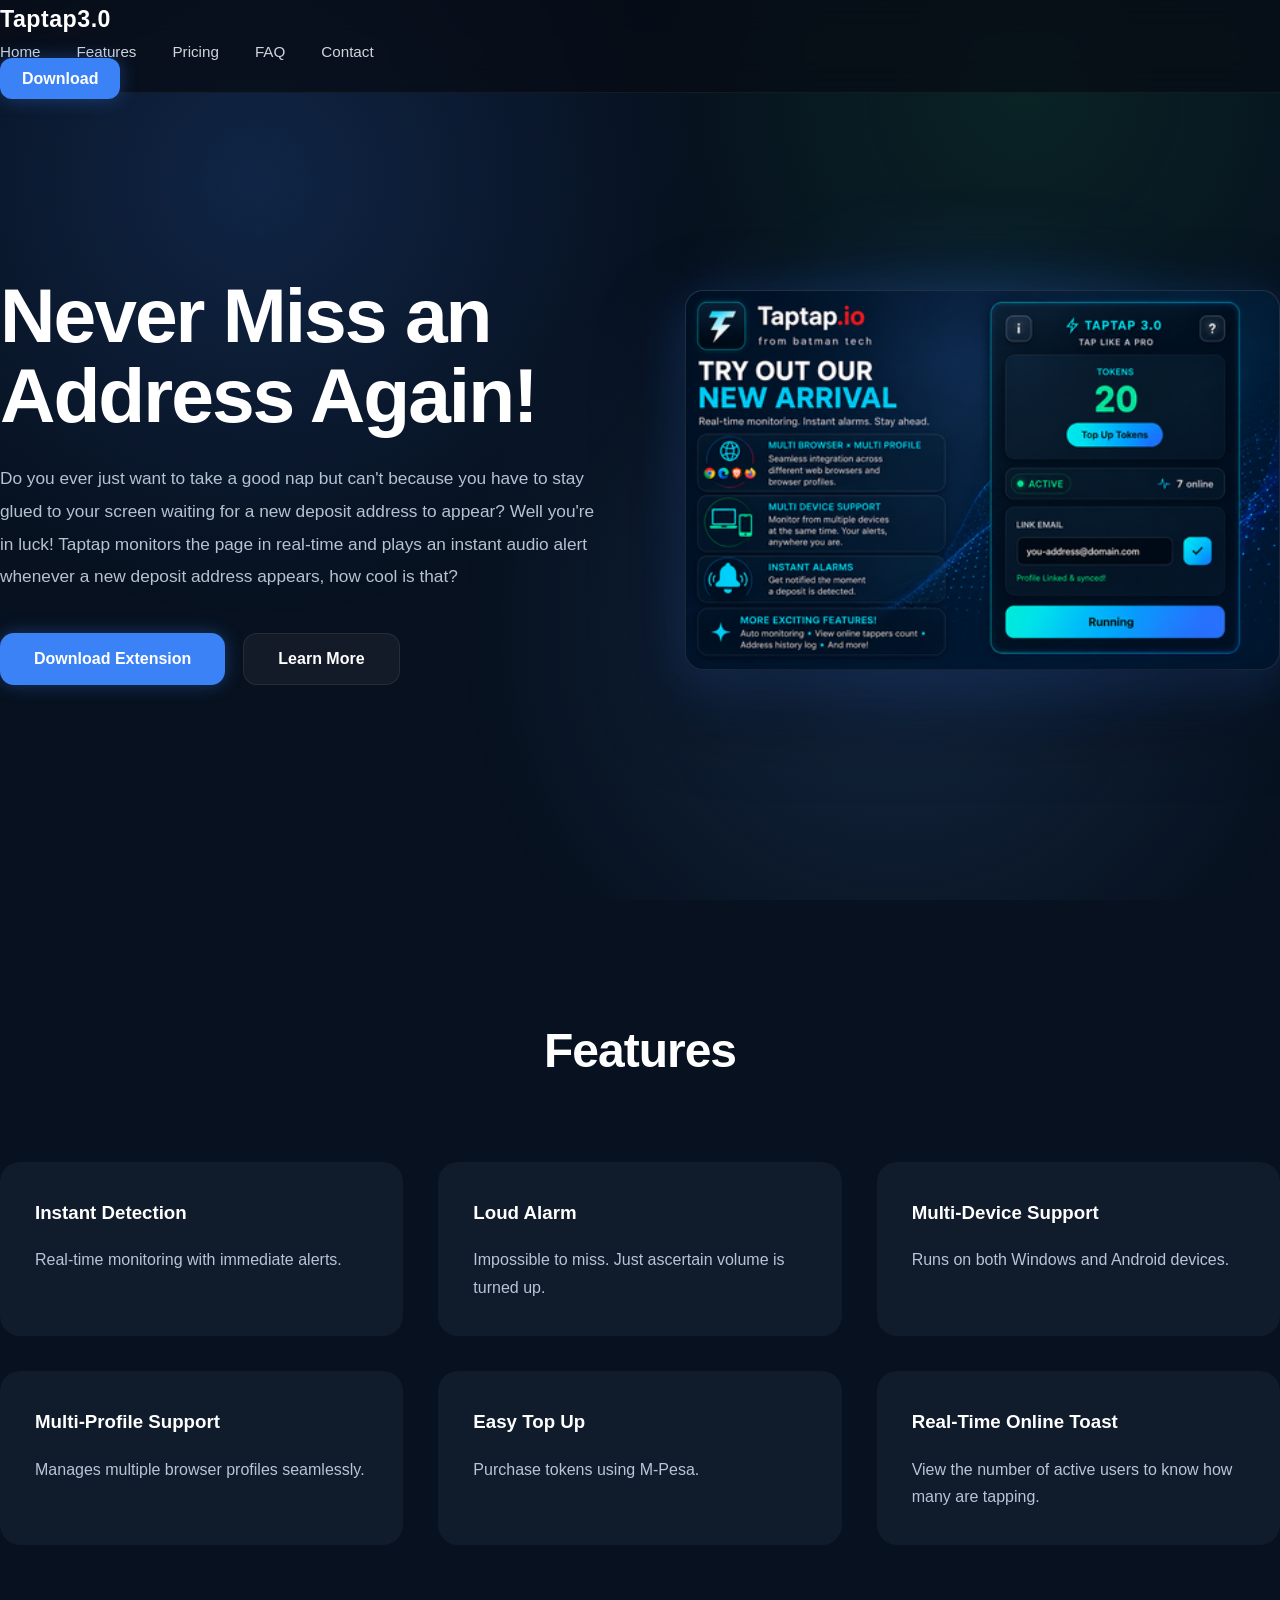
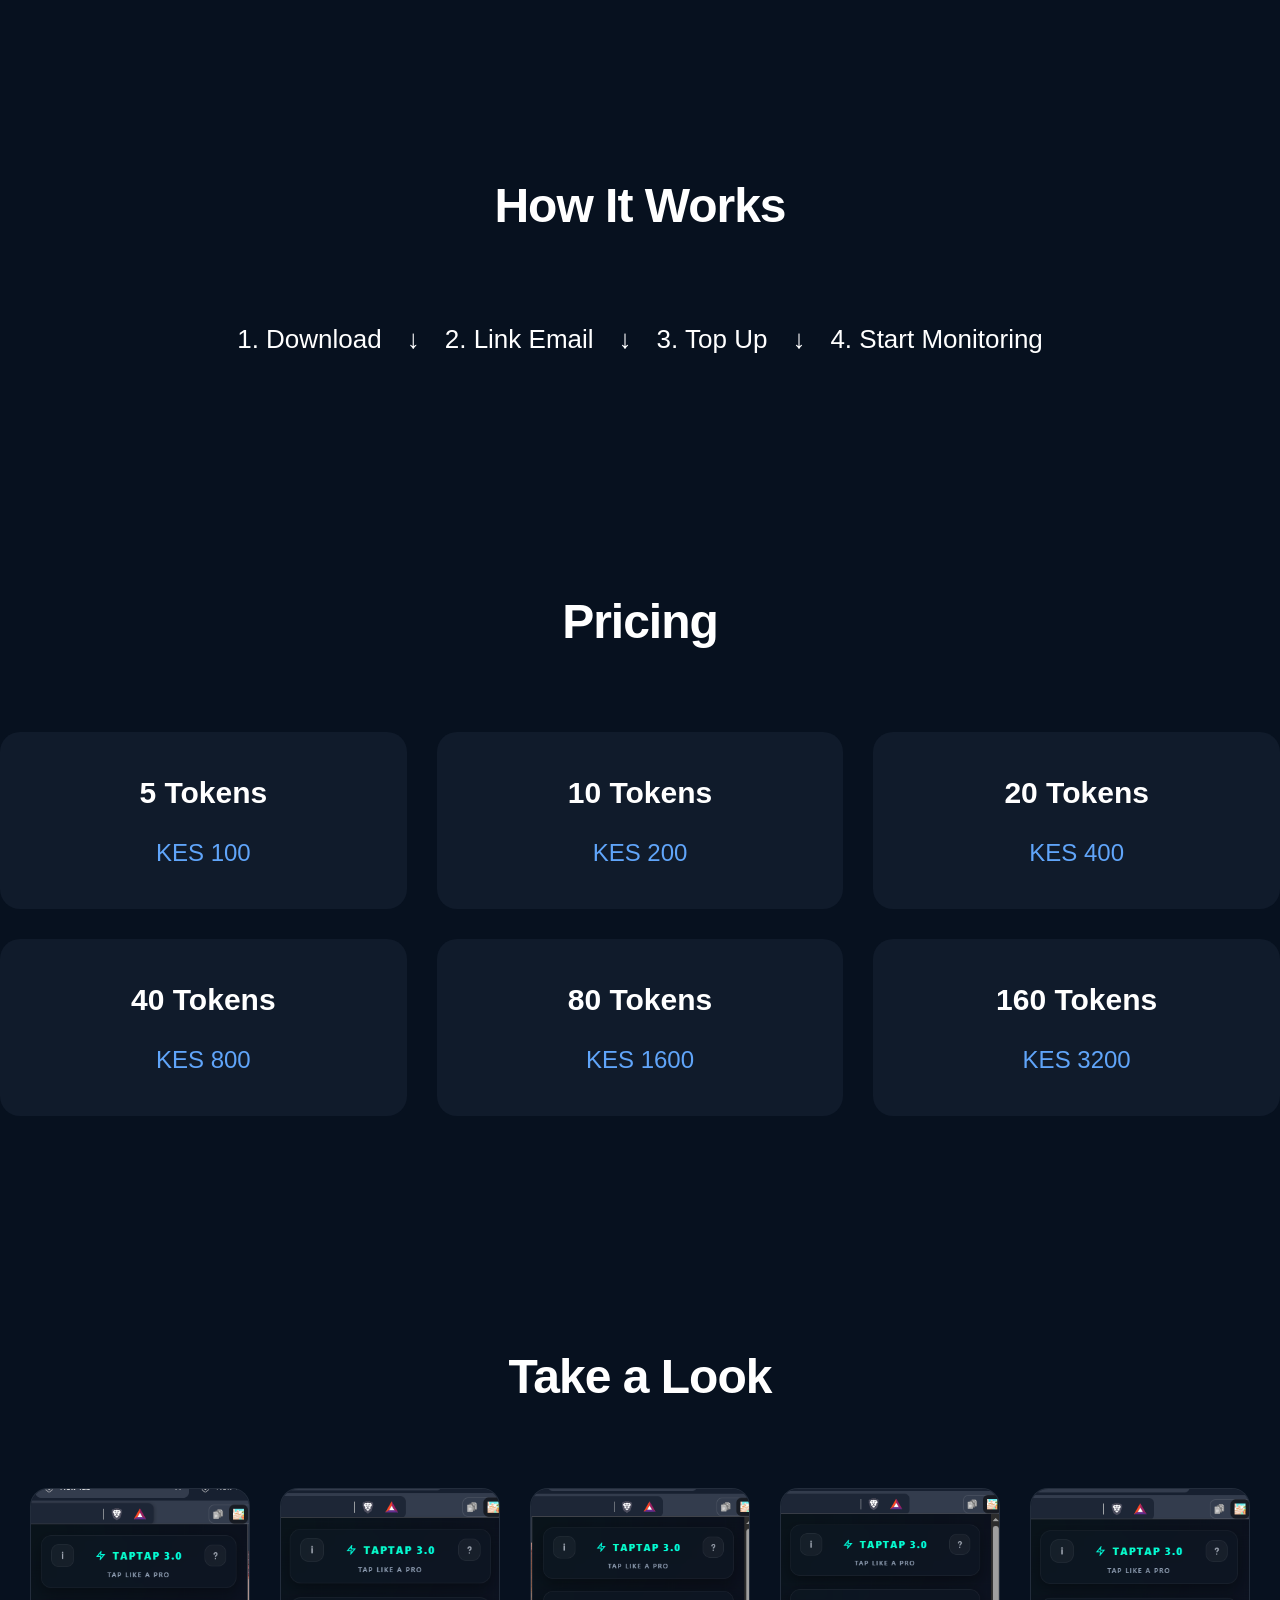
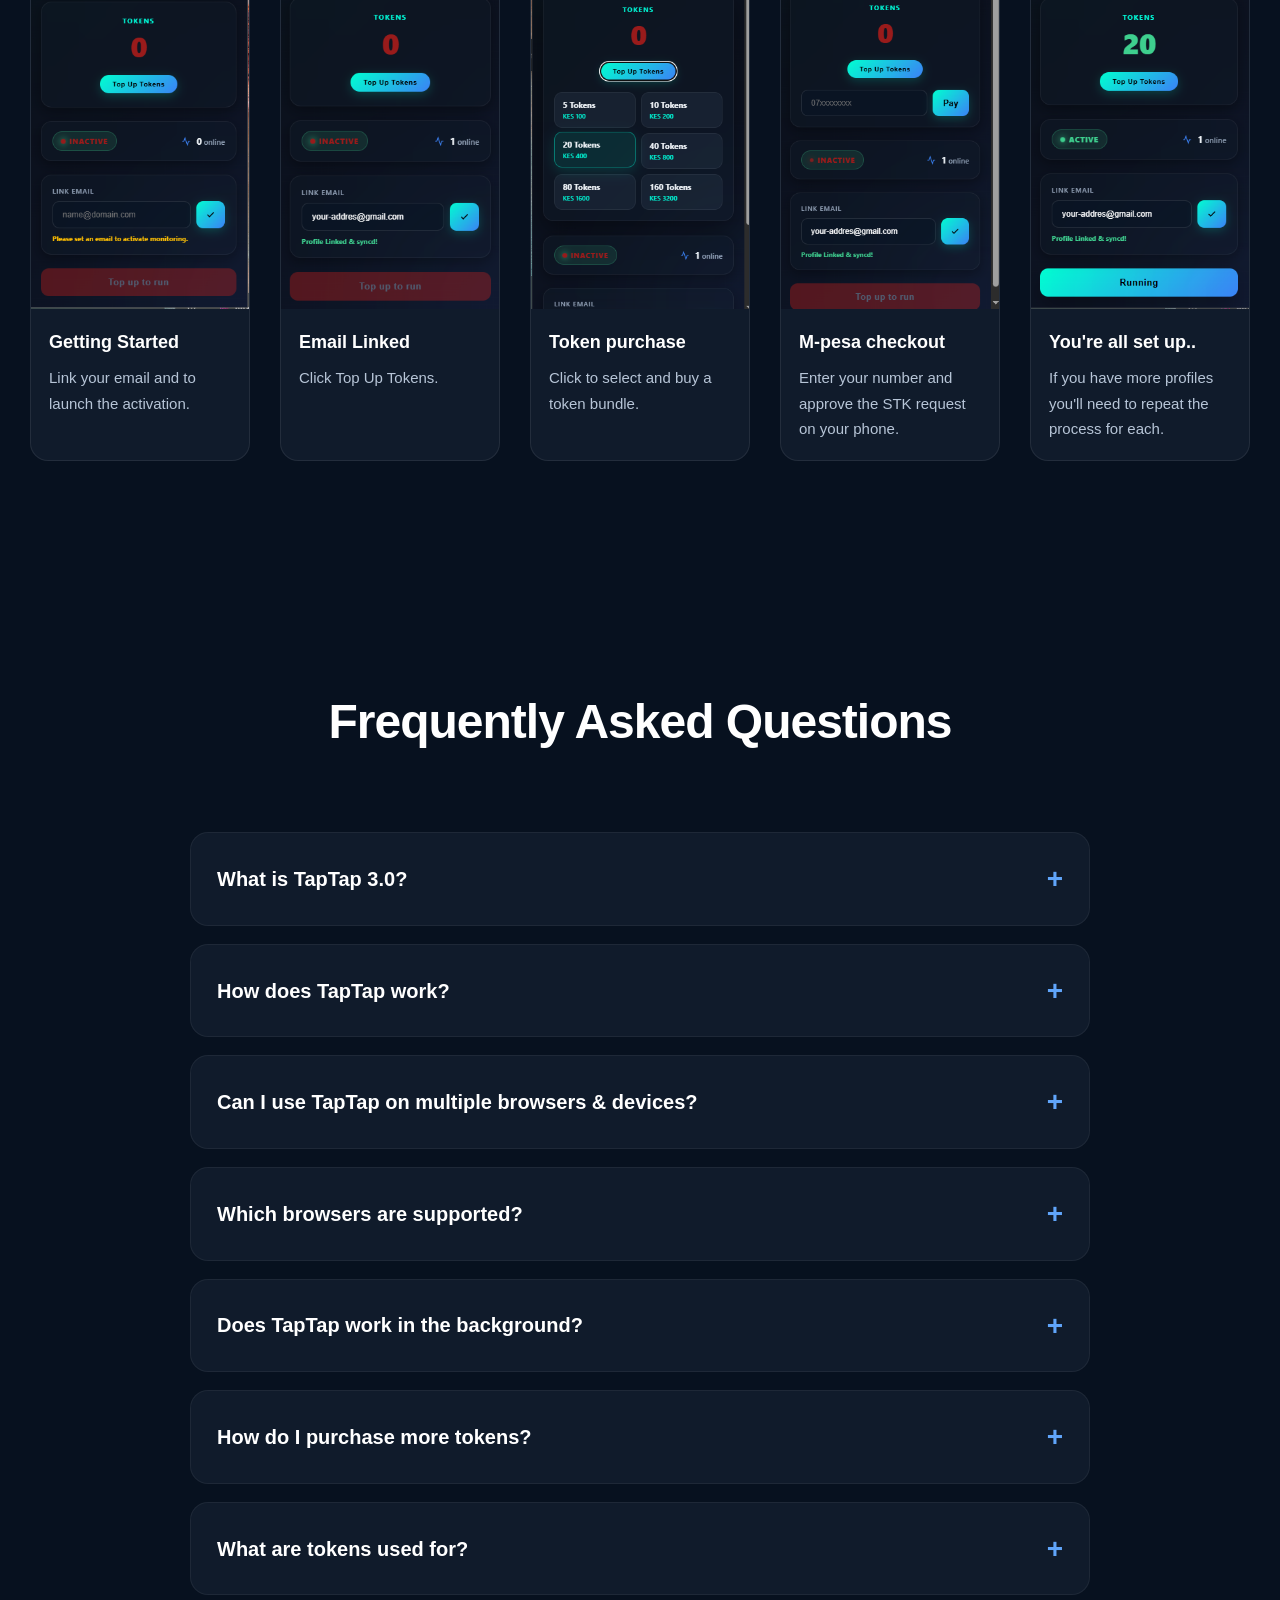
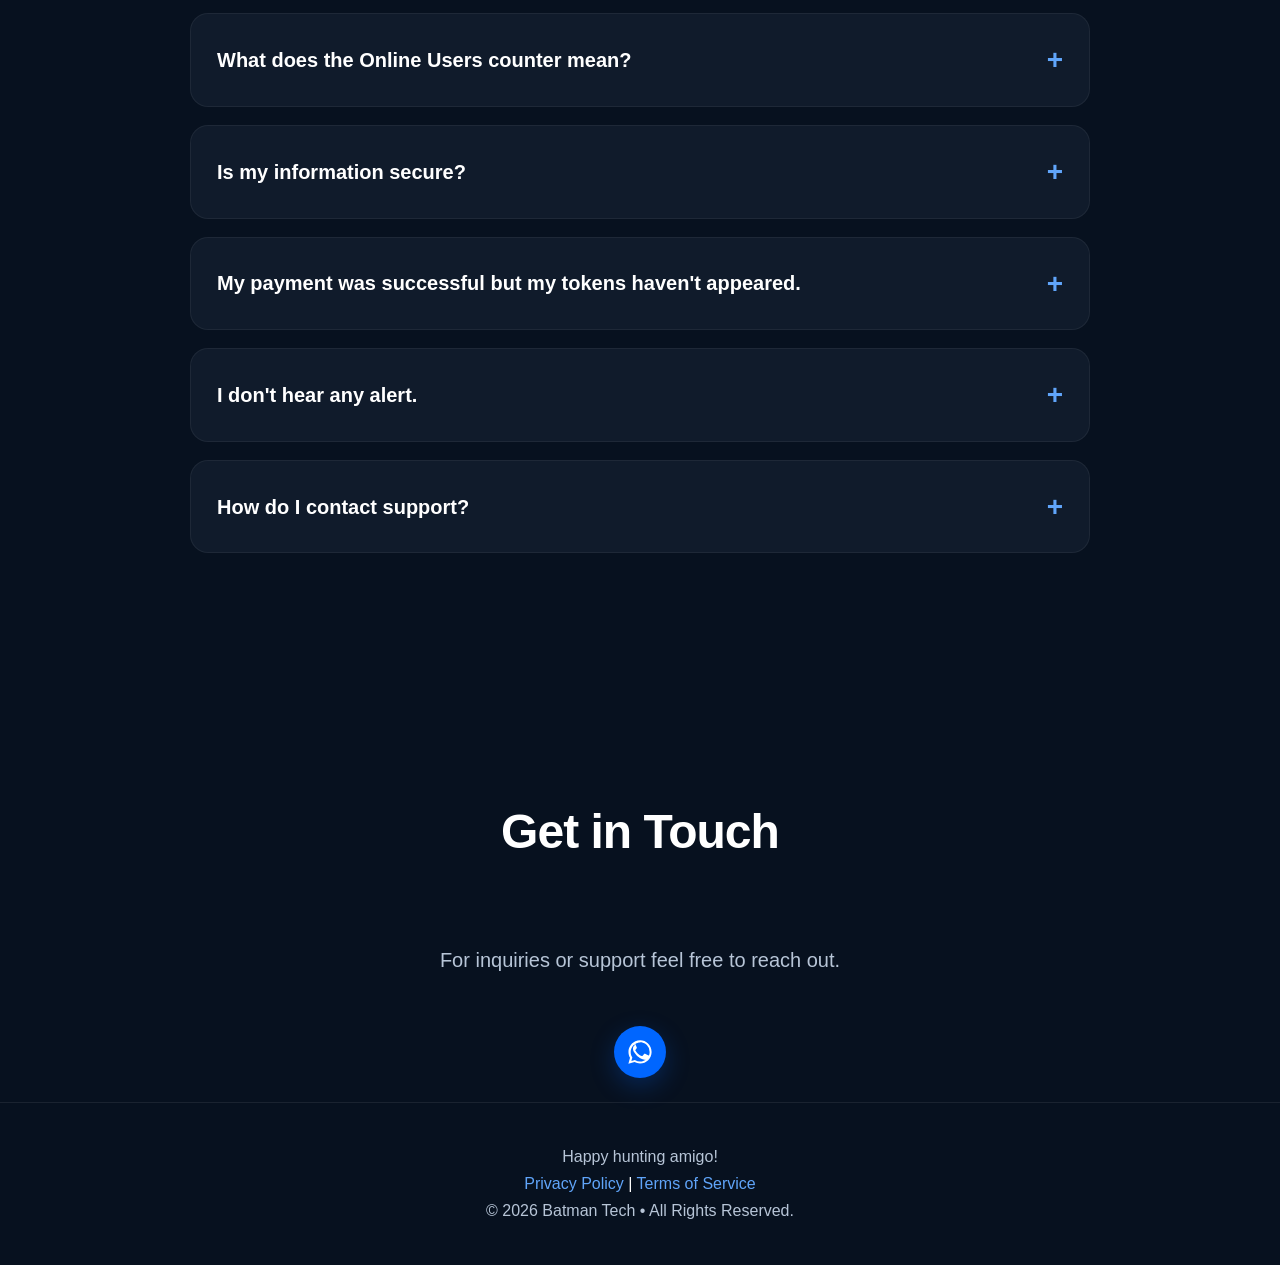
==== commit 44e7cb0b: "Sanifisho" ====
--- a/website/index.html
+++ b/website/index.html
@@ -57,12 +57,7 @@
 
         <p>
 
-            Batman Tech presents, a high-performance real-time web monitoring solution that provides instant audio alerts whenever a new deposit address is detected.
-            Powered by secure cloud synchronization,
-            shared token pools,
-            and real-time collaboration,
-            it enables individuals and teams to monitor continuously across multiple devices and profiles with a confident assurance of
-            reliability and zero downtime. Heres a peek of the frontend:
+            Do you ever just want to take a good nap but can't because you have to stay glued to your screen waiting for a new deposit address to appear? Well you're in luck! Taptap monitors the page in real-time and plays an instant audio alert whenever a new deposit address appears, how cool is that?
 
         </p>
 
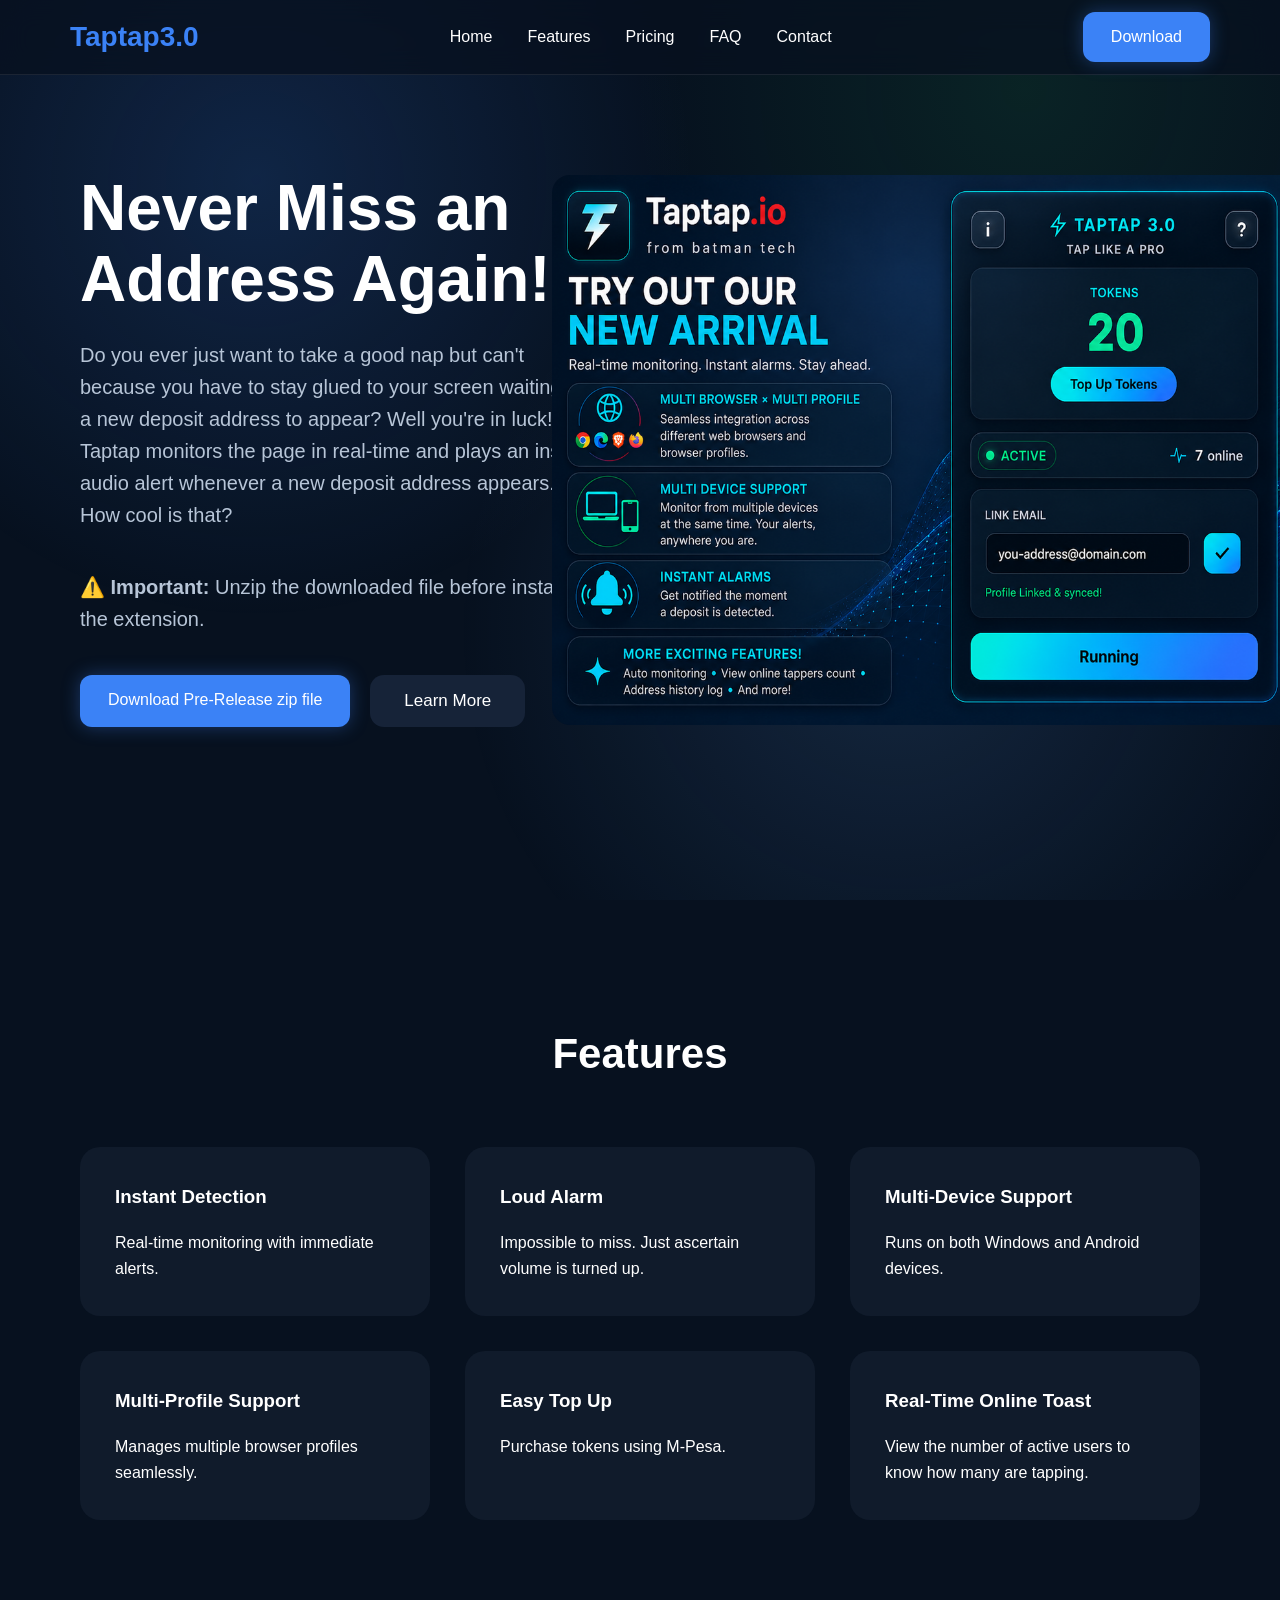
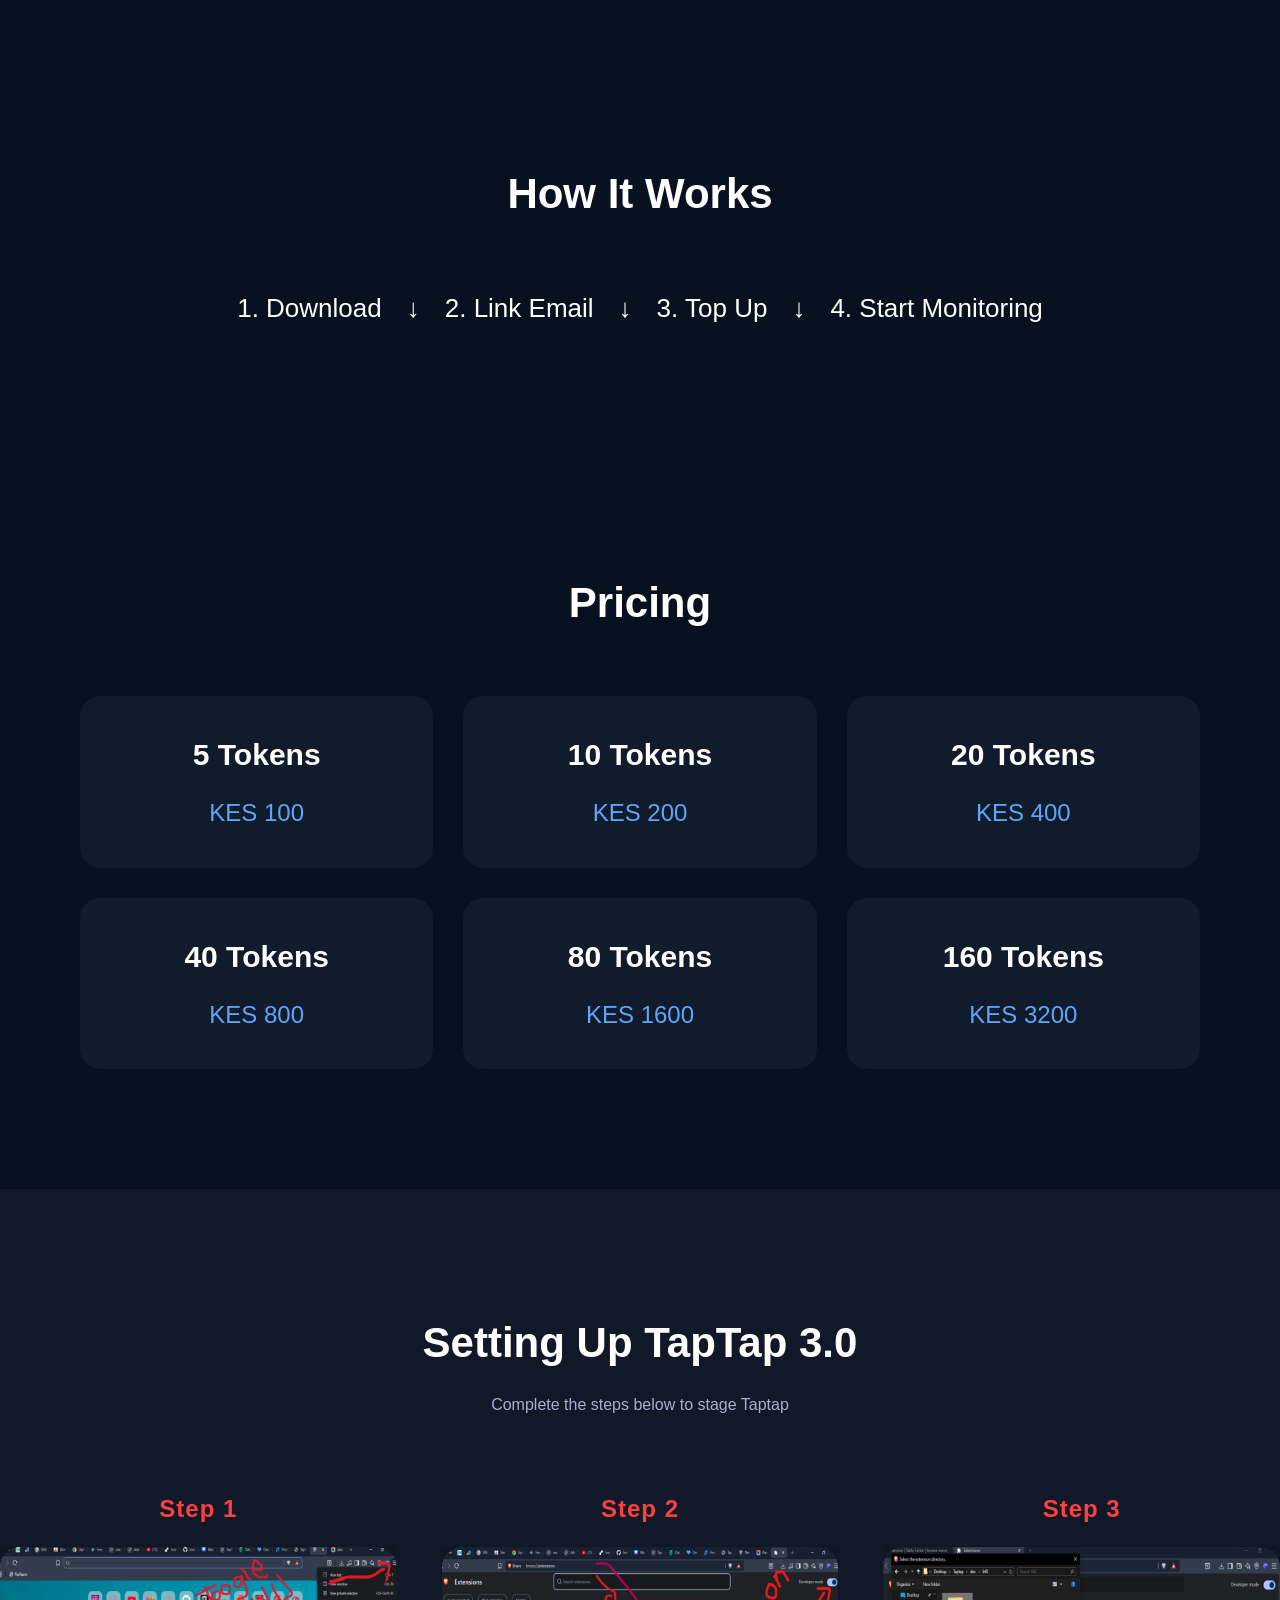
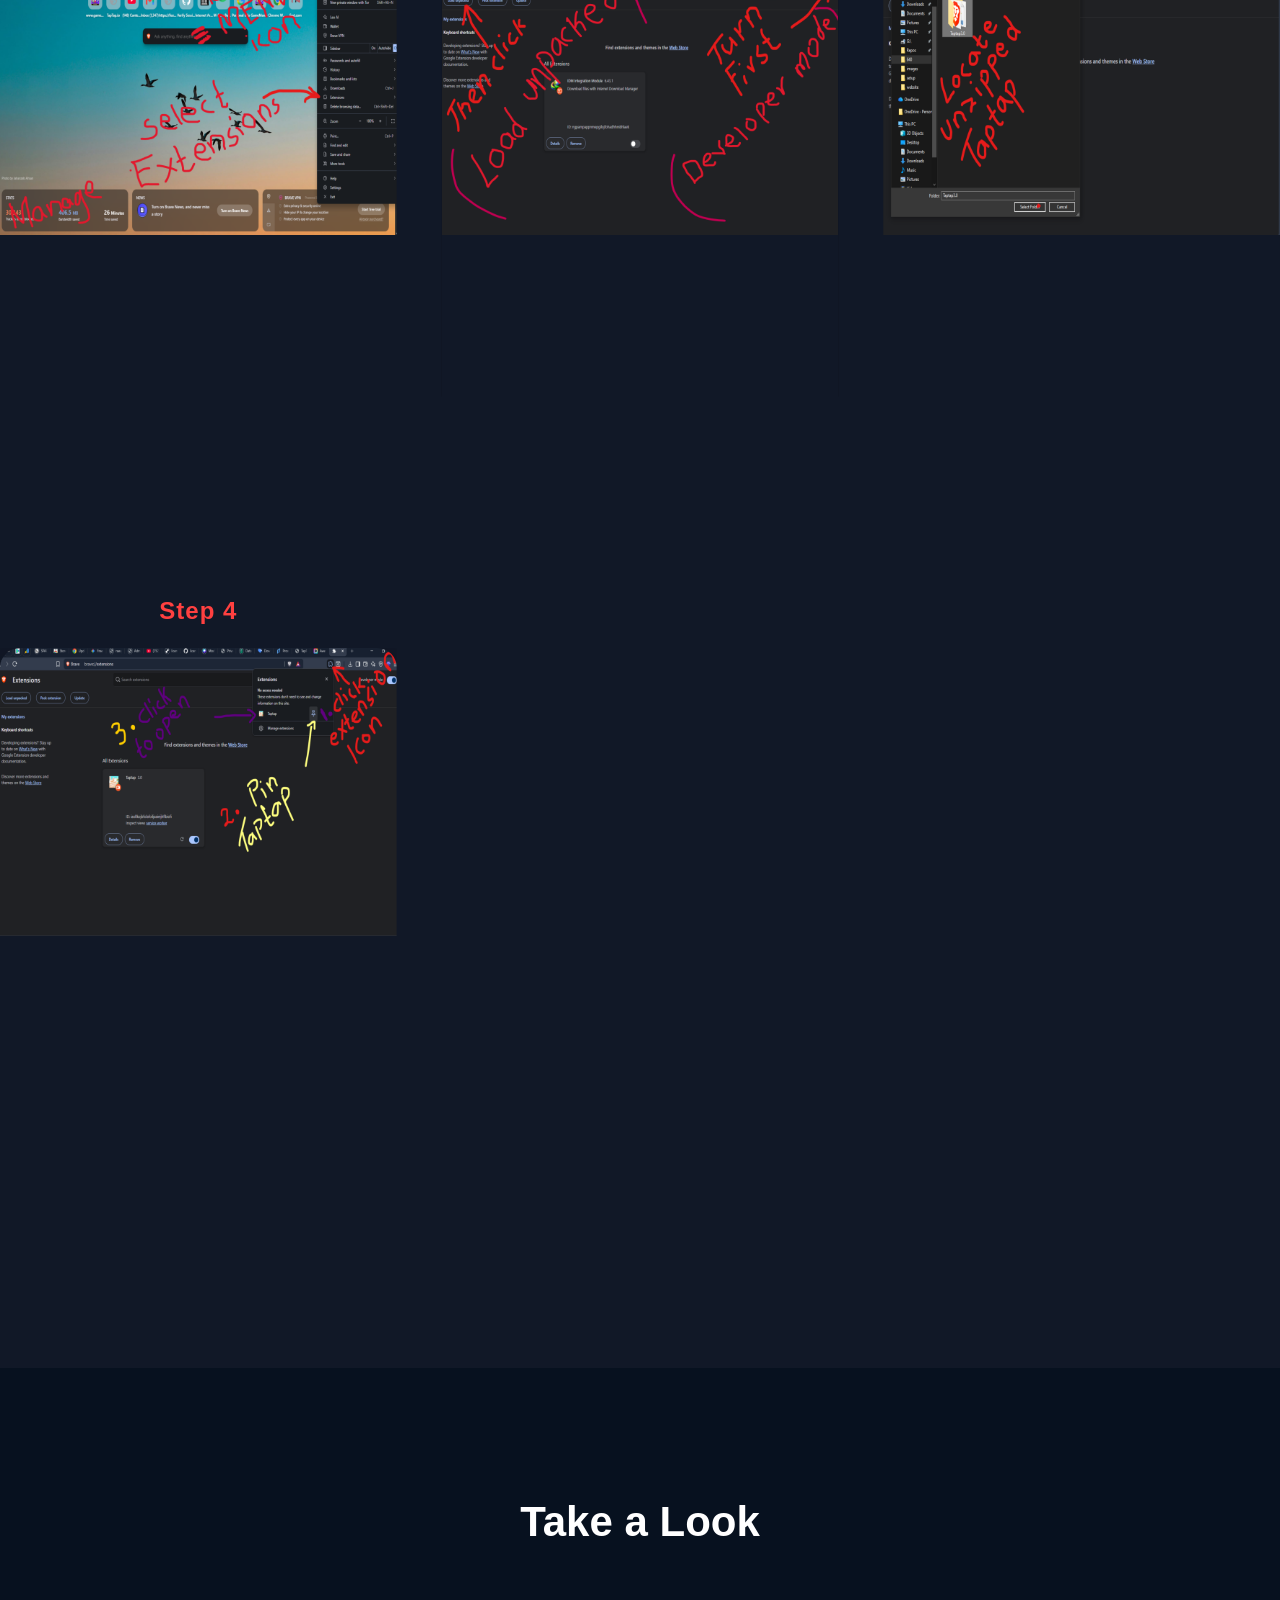
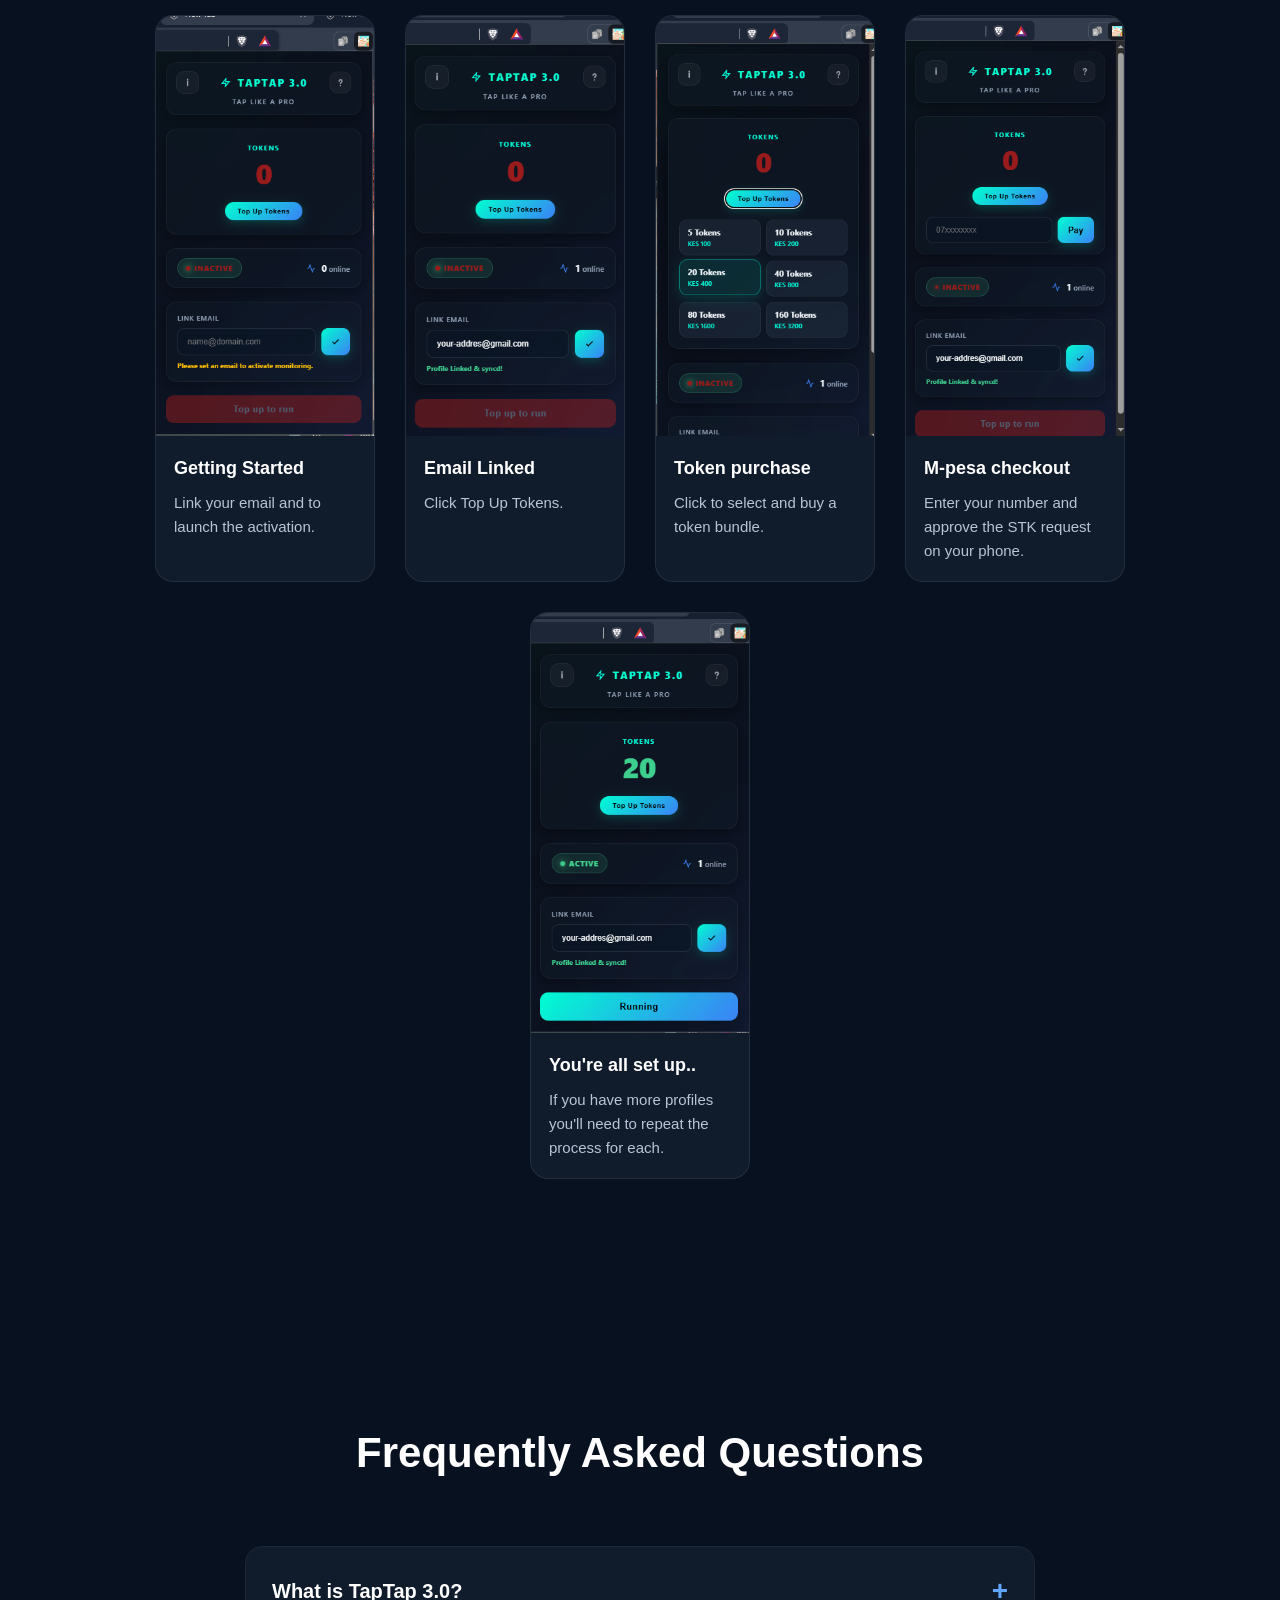
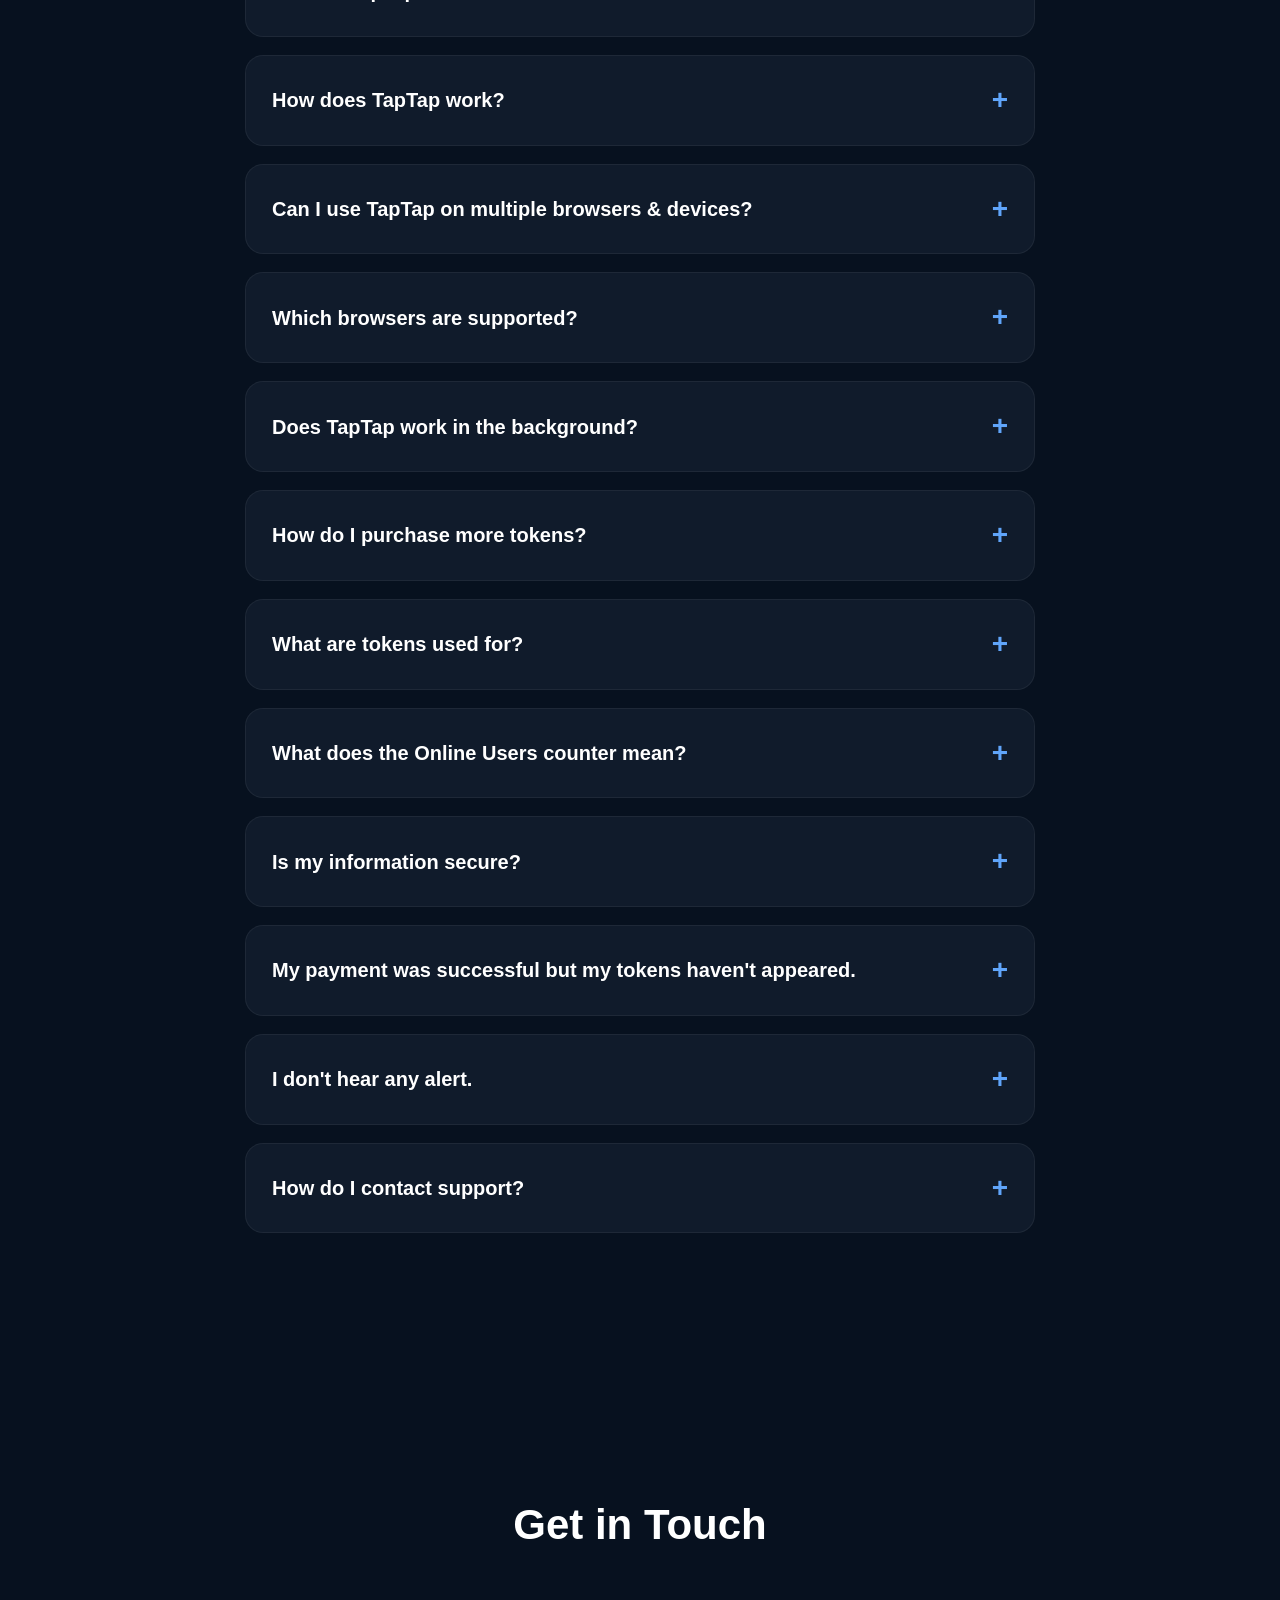
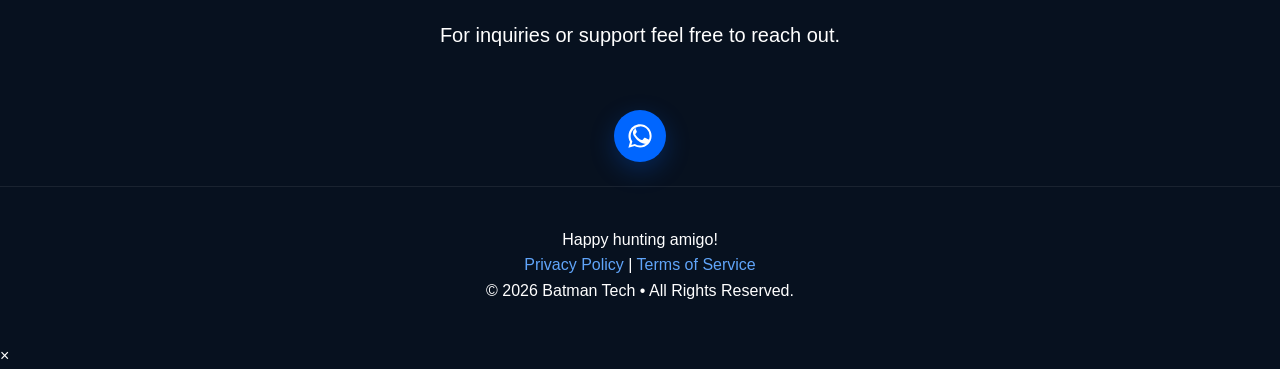
==== commit c3719053: "Production" ====
--- a/website/index.html
+++ b/website/index.html
@@ -39,11 +39,13 @@
 
     </nav>
 
-    <a class="download-btn" href="#">
+    <a class="download-btn" href="downloads/Taptap3.0.crx">
         Download
     </a>
 
 </header>
+
+<main>
 
 <!-- ================= HERO ================= -->
 
@@ -56,18 +58,20 @@
         </h1>
 
         <p>
-
-            Do you ever just want to take a good nap but can't because you have to stay glued to your screen waiting for a new deposit address to appear? Well you're in luck! Taptap monitors the page in real-time and plays an instant audio alert whenever a new deposit address appears, how cool is that?
-
+            Do you ever just want to take a good nap but can't because you have to stay glued to your screen waiting for a new deposit address to appear? Well you're in luck! Taptap monitors the page in real-time and plays an instant audio alert whenever a new deposit address appears. How cool is that?
         </p>
 
+        <p>
+            <strong>⚠️ Important:</strong> Unzip the downloaded file before installing the extension.
+        </p>
+
         <div class="hero-buttons">
 
-            <button id="downloadButton">
-
-                Download Extension
-
-            </button>
+            <a href="downloads/Taptap3.0.crx"
+                class="download-btn">
+
+                Download Pre-Release zip file
+            </a>
 
             <button>
 
@@ -97,316 +101,418 @@
 
 <section id="features">
 
-<h2>Features</h2>
-
-<div class="feature-grid">
-
-<div class="feature-card">
-<h3>Instant Detection</h3>
-<p>Real-time monitoring with immediate alerts.</p>
+    <div class="container">
+
+        <h2>Features</h2>
+
+        <div class="feature-grid">
+
+            <div class="feature-card">
+                <h3>Instant Detection</h3>
+                <p>Real-time monitoring with immediate alerts.</p>
+            </div>
+
+            <div class="feature-card">
+                <h3>Loud Alarm</h3>
+                <p>Impossible to miss. Just ascertain volume is turned up.</p>
+            </div>
+
+            <div class="feature-card">
+                <h3>Multi-Device Support</h3>
+                <p>Runs on both Windows and Android devices.</p>
+            </div>
+
+            <div class="feature-card">
+                <h3>Multi-Profile Support</h3>
+                <p>Manages multiple browser profiles seamlessly.</p>
+            </div>
+
+            <div class="feature-card">
+                <h3>Easy Top Up</h3>
+                <p>Purchase tokens using M-Pesa.</p>
+            </div>
+
+            <div class="feature-card">
+                <h3>Real-Time Online Toast</h3>
+                <p>View the number of active users to know how many are tapping.</p>
+            </div>
+
+        </div>
+
+    </div>
+
+</section>
+
+<!-- ================= HOW IT WORKS ================= -->
+
+<section id="how-it-works">
+
+    <div class="container">
+
+        <h2>How It Works</h2>
+
+        <div class="steps">
+
+            <div>1. Download</div>
+
+            <div>↓</div>
+
+            <div>2. Link Email</div>
+
+            <div>↓</div>
+
+            <div>3. Top Up</div>
+
+            <div>↓</div>
+
+            <div>4. Start Monitoring</div>
+
+        </div>
+
+    </div>
+
+</section>
+
+<!-- ================= PRICING ================= -->
+
+<section id="pricing">
+
+    <div class="container">
+
+        <h2>Pricing</h2>
+
+        <div class="pricing-grid">
+
+            <div class="price-card">
+                <h3>5 Tokens</h3>
+                <p>KES 100</p>
+            </div>
+
+            <div class="price-card">
+                <h3>10 Tokens</h3>
+                <p>KES 200</p>
+            </div>
+
+            <div class="price-card">
+                <h3>20 Tokens</h3>
+                <p>KES 400</p>
+            </div>
+
+            <div class="price-card">
+                <h3>40 Tokens</h3>
+                <p>KES 800</p>
+            </div>
+
+            <div class="price-card">
+                <h3>80 Tokens</h3>
+                <p>KES 1600</p>
+            </div>
+
+            <div class="price-card">
+                <h3>160 Tokens</h3>
+                <p>KES 3200</p>
+            </div>
+
+        </div>
+
+    </div>
+
+</section>
+
+<section class="setup-section" id="setup">
+
+    <div class="container">
+
+        <h2>Setting Up TapTap 3.0</h2>
+
+        <p class="setup-intro">
+            Complete the steps below to stage Taptap
+        </p>
+
+        <div class="setup-grid">
+
+            <div class="setup-card">
+
+                <h3>Step 1</h3>
+
+                <a href="images/setup/step1.png" class="setup-lightbox">
+                    <div class="setup-image">
+                        <img src="images/setup/step1.png" alt="Step 1">
+                    </div>
+                </a>
+
+            </div>
+
+            <div class="setup-card">
+
+                <h3>Step 2</h3>
+
+                <a href="images/setup/step2.png" class="setup-lightbox">
+                    <div class="setup-image">
+                        <img src="images/setup/step2.png" alt="Step 2">
+                    </div>
+                </a>
+
+            </div>
+
+            <div class="setup-card">
+
+                <h3>Step 3</h3>
+
+                <a href="images/setup/step3.png" class="setup-lightbox">
+                    <div class="setup-image">
+                        <img src="images/setup/step3.png" alt="Step 3">
+                    </div>
+                </a>
+
+            </div>
+
+            <div class="setup-card">
+
+                <h3>Step 4</h3>
+
+                <a href="images/setup/step4.png" class="setup-lightbox">
+                    <div class="setup-image">
+                        <img src="images/setup/step4.png" alt="Step 4">
+                    </div>
+                </a>
+
+            </div>
+
+        </div>
+
+    </div>
+
+</section>
+
+<!-- ================= SCREENSHOTS ================= -->
+
+<section id="screenshots">
+
+    <div class="container">
+
+        <h2>Take a Look</h2>
+
+        <div class="screenshots">
+
+            <div class="shot">
+                <img src="images/red.png" alt="Before Activation">
+                <div class="shot-caption">
+                    <h3>Getting Started</h3>
+                    <p>
+                       Link your email and to launch the activation.
+                    </p>
+                </div>
+            </div>
+
+            <div class="shot">
+                <img src="images/linked.png" alt="">
+                <div class="shot-caption">
+                    <h3>Email Linked</h3>
+                    <p>
+                        Click Top Up Tokens.
+                    </p>
+                </div>
+            </div>
+
+            <div class="shot">
+                <img src="images/select.png" alt="">
+                <div class="shot-caption">
+                    <h3>Token purchase</h3>
+                    <p>
+                        Click to select and buy a token bundle.
+                    </p>
+                </div>
+            </div>
+
+            <div class="shot">
+                <img src="images/number.png" alt="">
+                <div class="shot-caption">
+                    <h3>M-pesa checkout</h3>
+                    <p>
+                        Enter your number and approve the STK request on your phone.
+                    </p>
+                </div>
+            </div>
+
+            <div class="shot">
+                <img src="images/paid.png" alt="">
+                <div class="shot-caption">
+                    <h3>You're all set up.. </h3>
+                    <p>
+                        If you have more profiles you'll need to repeat the process for each.
+                    </p>
+                </div>
+            </div>
+
+        </div>
+
+    </div>
+
+</section>
+
+<!-- ================= FAQ ================= -->
+
+<section id="faq">
+
+    <div class="container">
+
+        <h2>Frequently Asked Questions</h2>
+
+        <div class="faq-item">
+            <h3>What is TapTap 3.0?<span>+</span></h3>
+            <p>
+                TapTap is a real-time browser monitoring extension tailored specifically for you...
+            </p>
+        </div>
+
+        <div class="faq-item">
+            <h3>How does TapTap work?<span>+</span></h3>
+            <p>
+                After installing the extension and pinning it on your browser, enter your email & top up tokens to activate. TapTap continuously monitors the page and plays an instant audio alert whenever a new deposit address appears.
+            </p>
+        </div>
+
+        <div class="faq-item">
+            <h3>Can I use TapTap on multiple browsers & devices?<span>+</span></h3>
+            <p>
+                Yes. Simply sign in using the same registered email and your token balance will be synchronized automatically.
+            </p>
+        </div>
+
+        <div class="faq-item">
+            <h3>Which browsers are supported?<span>+</span></h3>
+            <p>
+                TapTap supports Google Chrome, Microsoft Edge, Brave, Opera and other Chromium-based browsers.
+            </p>
+        </div>
+
+        <div class="faq-item">
+            <h3>Does TapTap work in the background?<span>+</span></h3>
+            <p>
+                Yes. Once monitoring has been started, TapTap continues working while you browse, allowing uninterrupted monitoring.
+            </p>
+        </div>
+
+        <div class="faq-item">
+            <h3>How do I purchase more tokens?<span>+</span></h3>
+            <p>
+                Click Top Up, choose your preferred token package, enter your M-Pesa number, and approve the STK Push request on your phone.
+            </p>
+        </div>
+
+        <div class="faq-item">
+            <h3>What are tokens used for?<span>+</span></h3>
+            <p>
+                Tokens are used to activate monitoring sessions. They are your launch keys to fire up the system. Your balance is synchronized automatically across your linked devices.
+            </p>
+        </div>
+
+        <div class="faq-item">
+            <h3>What does the Online Users counter mean?<span>+</span></h3>
+            <p>
+                It shows how many TapTap users are currently connected to the service, providing a live indication that the monitoring network is active.
+            </p>
+        </div>
+
+        <div class="faq-item">
+            <h3>Is my information secure?<span>+</span></h3>
+            <p>
+                Yes. TapTap only stores the information necessary for account synchronization and token management. Payments are processed securely through M-Pesa and thats it.
+            </p>
+        </div>
+
+        <div class="faq-item">
+            <h3>My payment was successful but my tokens haven't appeared.<span>+</span></h3>
+            <p>
+                Token balances usually update within a few seconds. If not, press Sync or wait briefly. If the problem continues, contact support with your registered email.
+            </p>
+        </div>
+
+        <div class="faq-item">
+            <h3>I don't hear any alert.<span>+</span></h3>
+            <p>
+                Ensure monitoring has been started and system color isn't red, your browser isn't muted and your volume is turned up. If the problem persists, contact support.
+            </p>
+        </div>
+
+        <div class="faq-item">
+            <h3>How do I contact support?<span>+</span></h3>
+            <p>
+                Alas. Just scroll an inch lower and reach out via WhatsApp. Or click the " ? " icon on the extension popup.
+            </p>
+        </div>
+
+    </div>
+
+</section>
+
+<!-- ================= CONTACT ================= -->
+
+<section id="contact">
+
+    <div class="container">
+
+        <h2>Get in Touch</h2>
+        <p>For inquiries or support feel free to reach out.</p>
+
+        <!-- WhatsApp floating button -->
+        <div class="whatsapp-float">
+          <a href="https://wa.me/254725766022" target="_blank" rel="noopener noreferrer" aria-label="Chat on WhatsApp">
+            <svg class="whatsapp-icon" viewBox="0 0 24 24" width="28" height="28">
+              <path fill="currentColor" d="M12.04 2c-5.46 0-9.91 4.45-9.91 9.91 0 1.75.46 3.45 1.32 4.95L2.05 22l5.25-1.38c1.45.79 3.08 1.21 4.74 1.21 5.46 0 9.91-4.45 9.91-9.91 0-2.65-1.03-5.14-2.9-7.01C17.18 3.03 14.69 2 12.04 2m.01 1.67c2.2 0 4.26.86 5.81 2.42a8.225 8.225 0 012.41 5.82c0 4.54-3.7 8.24-8.24 8.24-1.45 0-2.85-.39-4.08-1.12l-.29-.17-3.04.8.81-2.96-.19-.31c-.81-1.31-1.24-2.83-1.24-4.39 0-4.54 3.7-8.24 8.24-8.24m-4.22 2.21c-.22 0-.58.08-.89.43-.31.35-1.18 1.15-1.18 2.8 0 1.65 1.21 3.25 1.38 3.47.17.22 2.38 3.65 5.81 5.05.81.35 1.44.56 1.93.72.81.26 1.55.22 2.14.13.66-.1 2.05-.84 2.34-1.65.29-.81.29-1.5.2-1.65-.1-.15-.36-.24-.75-.43s-2.31-1.14-2.67-1.27c-.36-.13-.62-.2-.88.2-.26.39-1 1.27-1.23 1.53-.23.26-.45.29-.84.1-.39-.19-1.65-.61-3.14-1.94-1.16-1.03-1.94-2.3-2.17-2.69-.23-.39-.02-.6.17-.79.18-.18.39-.47.58-.71.19-.24.25-.41.38-.68.13-.27.06-.51-.03-.7-.09-.19-.88-2.12-1.21-2.9-.32-.77-.65-.67-.89-.68h-.76z"/>
+            </svg>
+          </a>
+        </div>
+
+    </div>
+
+</section>
+
+</main>
+
+<!-- ================= FOOTER ================= -->
+
+<footer>
+
+    <div class="container footer-container">
+
+        <div class="footer-brand">
+            <p>
+                Happy hunting amigo!
+            </p>
+        </div>
+
+        <div class="footer-links">
+
+            <a href="/privacy">
+                Privacy Policy
+            </a>
+
+            <span>|</span>
+
+            <a href="/terms">
+                Terms of Service
+            </a>
+
+        </div>
+
+        <p class="copyright">
+            © 2026 Batman Tech • All Rights Reserved.
+        </p>
+
+    </div>
+
+</footer>
+
+<div id="imageModal" class="image-modal">
+
+    <span class="close-modal">&times;</span>
+
+    <img id="modalImage" class="modal-image">
+
 </div>
 
-<div class="feature-card">
-<h3>Loud Alarm</h3>
-<p>Impossible to miss. Just ascertain volume is turned up.</p>
-</div>
-
-<div class="feature-card">
-<h3>Multi-Device Support</h3>
-<p>Runs on both Windows and Android devices.</p>
-</div>
-
-<div class="feature-card">
-<h3>Multi-Profile Support</h3>
-<p>Manages multiple browser profiles seamlessly.</p>
-</div>
-
-<div class="feature-card">
-<h3>Easy Top Up</h3>
-<p>Purchase tokens using M-Pesa.</p>
-</div>
-
-<div class="feature-card">
-<h3>Real-Time Online Toast</h3>
-<p>View the number of active users to know how many are tapping.</p>
-</div>
-
-</section>
-
-<!-- ================= HOW IT WORKS ================= -->
-
-<section id="how">
-
-<h2>How It Works</h2>
-
-<div class="steps">
-
-<div>1. Download</div>
-
-<div>↓</div>
-
-<div>2. Link Email</div>
-
-<div>↓</div>
-
-<div>3. Top Up</div>
-
-<div>↓</div>
-
-<div>4. Start Monitoring</div>
-
-</div>
-
-</section>
-
-<!-- ================= PRICING ================= -->
-
-<section id="pricing">
-
-<h2>Pricing</h2>
-
-<div class="pricing-grid">
-
-<div class="price-card">
-<h3>5 Tokens</h3>
-<p>KES 100</p>
-</div>
-
-<div class="price-card">
-<h3>10 Tokens</h3>
-<p>KES 200</p>
-</div>
-
-<div class="price-card">
-<h3>20 Tokens</h3>
-<p>KES 400</p>
-</div>
-
-<div class="price-card">
-<h3>40 Tokens</h3>
-<p>KES 800</p>
-</div>
-
-<div class="price-card">
-<h3>80 Tokens</h3>
-<p>KES 1600</p>
-</div>
-
-<div class="price-card">
-<h3>160 Tokens</h3>
-<p>KES 3200</p>
-</div>
-
-</div>
-
-</section>
-
-<!-- ================= SCREENSHOTS ================= -->
-
-<section id="screenshots">
-
-    <h2>Take a Look</h2>
-
-    <div class="screenshots">
-
-        <div class="shot">
-            <img src="images/red.png" alt="Before Activation">
-            <div class="shot-caption">
-                <h3>Getting Started</h3>
-                <p>
-                   Link your email and to launch the activation.
-                </p>
-            </div>
-        </div>
-
-        <div class="shot">
-            <img src="images/linked.png" alt="">
-            <div class="shot-caption">
-                <h3>Email Linked</h3>
-                <p>
-                    Click Top Up Tokens.
-                </p>
-            </div>
-        </div>
-
-        <div class="shot">
-            <img src="images/select.png" alt="">
-            <div class="shot-caption">
-                <h3>Token purchase</h3>
-                <p>
-                    Click to select and buy a token bundle.
-                </p>
-            </div>
-        </div>
-
-        <div class="shot">
-            <img src="images/number.png" alt="">
-            <div class="shot-caption">
-                <h3>M-pesa checkout</h3>
-                <p>
-                    Enter your number and approve the STK request on your phone.
-                </p>
-            </div>
-        </div>
-
-
-<div class="shot">
-            <img src="images/paid.png" alt="">
-            <div class="shot-caption">
-                <h3>You're all set up.. </h3>
-                <p>
-                    If you have more profiles you'll need to repeat the process for each.
-                </p>
-            </div>
-        </div>
-
-
-    </div>
-
-</section>
-
-<!-- ================= FAQ ================= -->
-
-<section id="faq">
-
-    <h2>Frequently Asked Questions</h2>
-
-    <div class="faq-item">
-        <h3>What is TapTap 3.0?<span>+</span></h3>
-        <p>
-            TapTap is a real-time browser monitoring extension tailored specifically for you...
-        </p>
-    </div>
-
-    <div class="faq-item">
-        <h3>How does TapTap work?<span>+</span></h3>
-        <p>
-            After installing the extension and pinning it on your browser, enter your email & top up tokens to activate. TapTap continuously monitors the page and plays an instant audio alert whenever a new deposit address appears.
-        </p>
-    </div>
-
-    <div class="faq-item">
-        <h3>Can I use TapTap on multiple browsers & devices?<span>+</span></h3>
-        <p>
-            Yes. Simply sign in using the same registered email and your token balance will be synchronized automatically.
-        </p>
-    </div>
-
-    <div class="faq-item">
-        <h3>Which browsers are supported?<span>+</span></h3>
-        <p>
-            TapTap supports Google Chrome, Microsoft Edge, Brave, Opera and other Chromium-based browsers.
-        </p>
-    </div>
-
-    <div class="faq-item">
-        <h3>Does TapTap work in the background?<span>+</span></h3>
-        <p>
-            Yes. Once monitoring has been started, TapTap continues working while you browse, allowing uninterrupted monitoring.
-        </p>
-    </div>
-
-    <div class="faq-item">
-        <h3>How do I purchase more tokens?<span>+</span></h3>
-        <p>
-            Click Top Up, choose your preferred token package, enter your M-Pesa number, and approve the STK Push request on your phone.
-        </p>
-    </div>
-
-    <div class="faq-item">
-        <h3>What are tokens used for?<span>+</span></h3>
-        <p>
-            Tokens are used to activate monitoring sessions. They are your launch keys to fire up the system. Your balance is synchronized automatically across your linked devices.
-        </p>
-    </div>
-
-
-
-    <div class="faq-item">
-        <h3>What does the Online Users counter mean?<span>+</span></h3>
-        <p>
-            It shows how many TapTap users are currently connected to the service, providing a live indication that the monitoring network is active.
-        </p>
-    </div>
-
-    <div class="faq-item">
-        <h3>Is my information secure?<span>+</span></h3>
-        <p>
-            Yes. TapTap only stores the information necessary for account synchronization and token management. Payments are processed securely through M-Pesa and thats it.
-        </p>
-    </div>
-
-    <div class="faq-item">
-        <h3>My payment was successful but my tokens haven't appeared.<span>+</span></h3>
-        <p>
-            Token balances usually update within a few seconds. If not, press Sync or wait briefly. If the problem continues, contact support with your registered email.
-        </p>
-    </div>
-
-
-
-    <div class="faq-item">
-        <h3>I don't hear any alert.<span>+</span></h3>
-        <p>
-            Ensure monitoring has been started and system color isn't red, your browser isn't muted and your volume is turned up. If the problem persists, contact support.
-        </p>
-    </div>
-
-    <div class="faq-item">
-        <h3>How do I contact support?<span>+</span></h3>
-        <p>
-            Alas. Just scroll an inch lower and reach out via WhatsApp. Or click the " ? " icon on the extension popup.
-        </p>
-    </div>
-
-</section>
-
-<!-- ================= CONTACT ================= -->
-
-<section id="contact">
-    <h2>Get in Touch</h2>
-    <p>For inquiries or support feel free to reach out.</p>
-
-    <!-- Add this to your HTML where you want the WhatsApp button to appear -->
-<div class="whatsapp-float">
-  <a href="https://wa.me/254725766022" target="_blank" rel="noopener noreferrer" aria-label="Chat on WhatsApp">
-    <svg class="whatsapp-icon" viewBox="0 0 24 24" width="28" height="28">
-      <path fill="currentColor" d="M12.04 2c-5.46 0-9.91 4.45-9.91 9.91 0 1.75.46 3.45 1.32 4.95L2.05 22l5.25-1.38c1.45.79 3.08 1.21 4.74 1.21 5.46 0 9.91-4.45 9.91-9.91 0-2.65-1.03-5.14-2.9-7.01C17.18 3.03 14.69 2 12.04 2m.01 1.67c2.2 0 4.26.86 5.81 2.42a8.225 8.225 0 012.41 5.82c0 4.54-3.7 8.24-8.24 8.24-1.45 0-2.85-.39-4.08-1.12l-.29-.17-3.04.8.81-2.96-.19-.31c-.81-1.31-1.24-2.83-1.24-4.39 0-4.54 3.7-8.24 8.24-8.24m-4.22 2.21c-.22 0-.58.08-.89.43-.31.35-1.18 1.15-1.18 2.8 0 1.65 1.21 3.25 1.38 3.47.17.22 2.38 3.65 5.81 5.05.81.35 1.44.56 1.93.72.81.26 1.55.22 2.14.13.66-.1 2.05-.84 2.34-1.65.29-.81.29-1.5.2-1.65-.1-.15-.36-.24-.75-.43s-2.31-1.14-2.67-1.27c-.36-.13-.62-.2-.88.2-.26.39-1 1.27-1.23 1.53-.23.26-.45.29-.84.1-.39-.19-1.65-.61-3.14-1.94-1.16-1.03-1.94-2.3-2.17-2.69-.23-.39-.02-.6.17-.79.18-.18.39-.47.58-.71.19-.24.25-.41.38-.68.13-.27.06-.51-.03-.7-.09-.19-.88-2.12-1.21-2.9-.32-.77-.65-.67-.89-.68h-.76z"/>
-    </svg>
-  </a>
-</div>
-</section>
-
-<!-- ================= FOOTER ================= -->
-
-<footer>
-
-    <div class="footer-brand">
-        <p>
-            Happy hunting amigo!
-        </p>
-    </div>
-
-    <div class="footer-links">
-
-        <a href="/privacy">
-            Privacy Policy
-        </a>
-
-        <span>|</span>
-
-        <a href="/terms">
-            Terms of Service
-        </a>
-
-    </div>
-
-    <p class="copyright">
-        © 2026 Batman Tech • All Rights Reserved.
-    </p>
-
-</footer>
-
 <script src="js/main.js"></script>
 
 </body>
--- a/website/css/style.css
+++ b/website/css/style.css
@@ -1,30 +1,3 @@
-/* ==========================================
-   DESIGN SYSTEM
-========================================== */
-
-:root{
-
-    --bg:#07111f;
-    --surface:#101b2b;
-    --surface-light:#162338;
-
-    --primary:#3b82f6;
-    --primary-hover:#60a5fa;
-
-    --text:#ffffff;
-    --text-secondary:#b7c5d7;
-
-    --border:rgba(255,255,255,.08);
-
-    --shadow:
-        0 15px 45px rgba(0,0,0,.28);
-
-    --radius:18px;
-
-    --max-width:1200px;
-
-}
-
 /* ===========================================
    GLOBAL
 =========================================== */
@@ -35,20 +8,6 @@
     box-sizing:border-box;
 }
 
-:root{
-    --primary:#3b82f6;
-    --bg:#07111f;
-    --card:#101b2b;
-    --text:#ffffff;
-    --muted:#b7c5d7;
-
-    --radius:18px;
-
-    --shadow:0 20px 50px rgba(0,0,0,.25);
-
-    --transition:.35s ease;
-}
-
 html{
     scroll-behavior:smooth;
 }
@@ -60,331 +19,362 @@
         Arial,
         sans-serif;
 
-    background:var(--bg);
-
-    color:var(--text);
-
-    line-height:1.7;
-
-    overflow-x:hidden;
-
-}
-
-.container{
-
-    width:min(1200px,92%);
+    background:
+        #07111f;
+
+    color:white;
+
+    line-height:1.6;
+
+}
+
+/* ===========================================
+   NAVBAR
+=========================================== */
+
+#navbar{
+
+    position:fixed;
+
+    top:0;
+
+    left:0;
+
+    width:100%;
+
+    height:75px;
+
+    display:flex;
+
+    justify-content:space-between;
+
+    align-items:center;
+
+    padding:0 70px;
+
+    background:rgba(7,17,31,.75);
+
+    backdrop-filter:blur(14px);
+
+    border-bottom:1px solid rgba(255,255,255,.08);
+
+    z-index:999;
+
+}
+
+.logo{
+
+    font-size:28px;
+
+    font-weight:700;
+
+    color:#3b82f6;
+
+}
+
+nav{
+
+    display:flex;
+
+    gap:35px;
+
+}
+
+nav a{
+
+    color:white;
+
+    text-decoration:none;
+
+    transition:.3s;
+
+}
+
+nav a:hover{
+
+    color:#60a5fa;
+
+}
+
+.download-btn{
+
+    background:#3b82f6;
+
+    color:white;
+
+    text-decoration:none;
+
+    padding:12px 28px;
+
+    border-radius:12px;
+
+    transition:.3s;
+
+}
+
+.download-btn:hover{
+
+    transform:translateY(-2px);
+
+}
+
+/* ===========================================
+   HERO
+=========================================== */
+
+#hero{
+
+    min-height:100vh;
+
+    display:flex;
+
+    align-items:center;
+
+    justify-content:space-between;
+
+    padding:140px 80px;
+
+    gap:80px;
+
+}
+
+.hero-left{
+
+    width:55%;
+
+}
+
+.hero-left h1{
+
+    font-size:64px;
+
+    line-height:1.1;
+
+    margin-bottom:25px;
+
+}
+
+.hero-left p{
+
+    font-size:20px;
+
+    color:#b7c5d7;
+
+    margin-bottom:40px;
+
+}
+
+.hero-buttons{
+
+    display:flex;
+
+    gap:20px;
+
+}
+
+.hero-buttons button{
+
+    cursor:pointer;
+
+    border:none;
+
+    border-radius:14px;
+
+    padding:16px 34px;
+
+    font-size:17px;
+
+    transition:.3s;
+
+}
+
+.hero-buttons button:first-child{
+
+    background:#3b82f6;
+
+    color:white;
+
+}
+
+.hero-buttons button:last-child{
+
+    background:#162338;
+
+    color:white;
+
+}
+
+.hero-buttons button:hover{
+
+    transform:translateY(-4px);
+
+}
+
+/* ===========================================
+   BROWSER MOCKUP
+=========================================== */
+
+.browser-placeholder{
+
+    width:520px;
+
+    height:320px;
+
+    border-radius:18px;
+
+    background:#122033;
+
+    border:1px solid rgba(255,255,255,.08);
+
+    display:flex;
+
+    align-items:center;
+
+    justify-content:center;
+
+    color:#6ea8ff;
+
+    font-size:24px;
+
+}
+
+.browser-preview{
+    width: 150%;
+    display: block;
+    border-radius: 18px;
+}
+
+
+/* ----------------------------- */
+/* Setup Section */
+/* ----------------------------- */
+
+.setup-section{
+
+    padding:120px 0;
+
+    background:#111827;
+
+}
+
+.setup-section h2{
+
+    text-align:center;
+
+    font-size:42px;
+
+    margin-bottom:15px;
+
+}
+
+.setup-intro{
+
+    text-align:center;
+
+    color:#a6b0cf;
+
+    max-width:700px;
 
     margin:auto;
 
-}
-
-/* ===========================================
-   NAVBAR
-=========================================== */
-
-header{
-    position:fixed;
-    top:0;
-    left:0;
+    margin-bottom:70px;
+
+    line-height:1.8;
+
+}
+
+.setup-grid{
+
+    display:grid;
+
+    grid-template-columns:repeat(auto-fit,minmax(360px,1fr));
+
+    gap:45px;
+
+}
+
+.setup-card{
+
+    text-align:center;
+
+}
+
+.setup-card h3{
+
+    margin-bottom:18px;
+
+    color:#ff4040;
+
+    letter-spacing:1px;
+
+    font-size:24px;
+
+}
+
+.setup-image{
+
+    overflow:hidden;
+
+    border-radius:20px;
+
+    height:600px;
+
+    box-shadow:0 15px 45px rgba(0,0,0,.35);
+
+    transition:.45s;
+
+    cursor:pointer;
+
+}
+
+.setup-image img{
+
     width:100%;
-    z-index:1000;
-
-    backdrop-filter:blur(16px);
-    -webkit-backdrop-filter:blur(16px);
-
-    background:rgba(8,12,20,.72);
-
-    border-bottom:1px solid rgba(255,255,255,.05);
-
-    transition:
-        background .35s ease,
-        padding .35s ease,
-        border-color .35s ease;
-}
-
-header.scrolled{
-    background:rgba(8,12,20,.92);
-    border-bottom:1px solid rgba(59,130,246,.15);
-}
-
-.header-container{
-
-    max-width:1200px;
-
-    margin:auto;
-
-    display:flex;
-
-    justify-content:space-between;
-
-    align-items:center;
-
-    padding:18px 32px;
-}
-
-.logo{
-
-    font-size:1.45rem;
-
-    font-weight:700;
-
-    color:#fff;
-
-    letter-spacing:.5px;
-}
-
-nav{
-
-    display:flex;
-
-    align-items:center;
-
-    gap:36px;
-}
-
-nav a{
-
-    color:#d1d5db;
-
-    text-decoration:none;
-
-    font-size:.95rem;
-
-    transition:.25s;
-}
-
-nav a:hover{
-
-    color:#fff;
-}
-
-.download-btn{
-
-    padding:12px 22px;
-
-    border-radius:12px;
-
-    background:#3b82f6;
-
-    color:#fff;
-
-    text-decoration:none;
-
-    font-weight:600;
-
-    transition:.25s;
-}
-
-.download-btn:hover{
-
-    transform:translateY(-2px);
-
-    box-shadow:0 10px 30px rgba(59,130,246,.35);
-}
-
-
-/* ===========================================
-   HERO
-=========================================== */
-
-#hero{
-
-    min-height:100vh;
-
-    display:flex;
-
-    align-items:center;
-
-    justify-content:space-between;
-
-    gap:90px;
-
-    padding-top:140px;
-
-    padding-bottom:80px;
-}
-
-.hero-left{
-
-    flex:1;
-
-    max-width:620px;
-}
-
-.hero-left h1{
-
-    font-size:clamp(2.8rem,6vw,4.8rem);
-
-    line-height:1.05;
-
-    margin-bottom:26px;
-
-    letter-spacing:-2px;
-}
-
-.hero-left p{
-
-    font-size:1.08rem;
-
-    line-height:1.9;
-
-    color:#b6c2d1;
-
-    margin-bottom:40px;
-}
-
-.hero-buttons{
-
-    display:flex;
-
-    flex-wrap:wrap;
-
-    gap:18px;
-}
-
-.hero-buttons button{
-
-    border:none;
-
-    cursor:pointer;
-
-    padding:16px 34px;
-
-    border-radius:14px;
-
-    font-size:1rem;
-
-    font-weight:600;
-
-    transition:.3s ease;
-}
-
-.hero-buttons button:first-child{
-
-    background:#3b82f6;
-
-    color:#fff;
-
-    box-shadow:0 15px 40px rgba(59,130,246,.25);
-}
-
-.hero-buttons button:first-child:hover{
-
-    transform:translateY(-4px);
-
-    box-shadow:0 22px 50px rgba(59,130,246,.45);
-}
-
-.hero-buttons button:last-child{
-
-    background:#141b28;
-
-    color:#fff;
-
-    border:1px solid rgba(255,255,255,.08);
-}
-
-.hero-buttons button:last-child:hover{
-
-    background:#1a2433;
-
-    transform:translateY(-4px);
-}
-
-
-/* ===========================================
-   HERO RIGHT
-=========================================== */
-
-.hero-right{
-
-    flex:1;
-
-    display:flex;
-
-    justify-content:flex-end;
-
-    align-items:center;
-}
-
-.browser-placeholder{
-
-    width:min(560px,100%);
-
-    position:relative;
-}
-
-.browser-placeholder::before{
-
-    content:"";
-
-    position:absolute;
-
-    inset:-40px;
-
-    background:radial-gradient(circle,
-        rgba(59,130,246,.30),
-        transparent 70%);
-
-    filter:blur(35px);
-
-    z-index:-1;
-}
-
-.browser-preview{
-
-    width:100%;
 
     display:block;
 
-    border-radius:18px;
-
-    box-shadow:
-        0 35px 90px rgba(0,0,0,.45),
-        0 0 60px rgba(59,130,246,.10);
-}
-
-/* ===========================================
-   BROWSER MOCKUP
-=========================================== */
-
-.browser-placeholder{
-
-    width:100%;
-
-    max-width:600px;
-
-    height:auto;
-
-    border-radius:var(--radius);
-
-    background:#122033;
-
-    border:1px solid rgba(255,255,255,.08);
-
-    display:flex;
-
-    align-items:center;
-
-    justify-content:center;
-
-    color:#6ea8ff;
-
-    font-size:24px;
-
-}
-
-.browser-preview{
-
-    width:100%;
-
-    max-width:600px;
-
-    height:auto;
-
-    display:block;
-
-    border-radius:18px;
+    transition:.55s;
+
+    transform:translateY(0);
+
+}
+
+/* only reveal about 75% */
+
+.setup-image{
+
+    clip-path: inset(0 0 25% 0);
+
+}
+
+/* hover */
+
+.setup-image:hover{
+
+    clip-path: inset(0);
+
+    transform:translateY(-10px);
+
+    box-shadow:0 30px 60px rgba(0,0,0,.45);
+
+}
+
+.setup-image:hover img{
+
+    transform:scale(1.03);
+
+}
+
+.setup-card p{
+
+    margin-top:22px;
+
+    color:#bfc6db;
+
+    line-height:1.8;
+
+    font-size:16px;
+
 }
 
 /* ===========================================
@@ -393,7 +383,7 @@
 
 section{
 
-    padding:110px 0;
+    padding:120px 80px;
 
 }
 
@@ -401,27 +391,9 @@
 
     text-align:center;
 
-    font-size:clamp(2rem,5vw,3rem);
-
-    margin-bottom:70px;
-
-    font-weight:700;
-
-    letter-spacing:-1px;
-
-}
-
-p{
-
-    color:var(--text-secondary);
-
-}
-
-img{
-
-    max-width:100%;
-
-    display:block;
+    margin-bottom:60px;
+
+    font-size:42px;
 
 }
 
@@ -548,7 +520,7 @@
 
     background:#101b2b;
 
-    border-radius:var(--radius);
+    border-radius:18px;
 
     overflow:hidden;
 
@@ -628,7 +600,7 @@
 
     border:1px solid rgba(255,255,255,.06);
 
-    border-radius:var(--radius);
+    border-radius:18px;
 
     overflow:hidden;
 
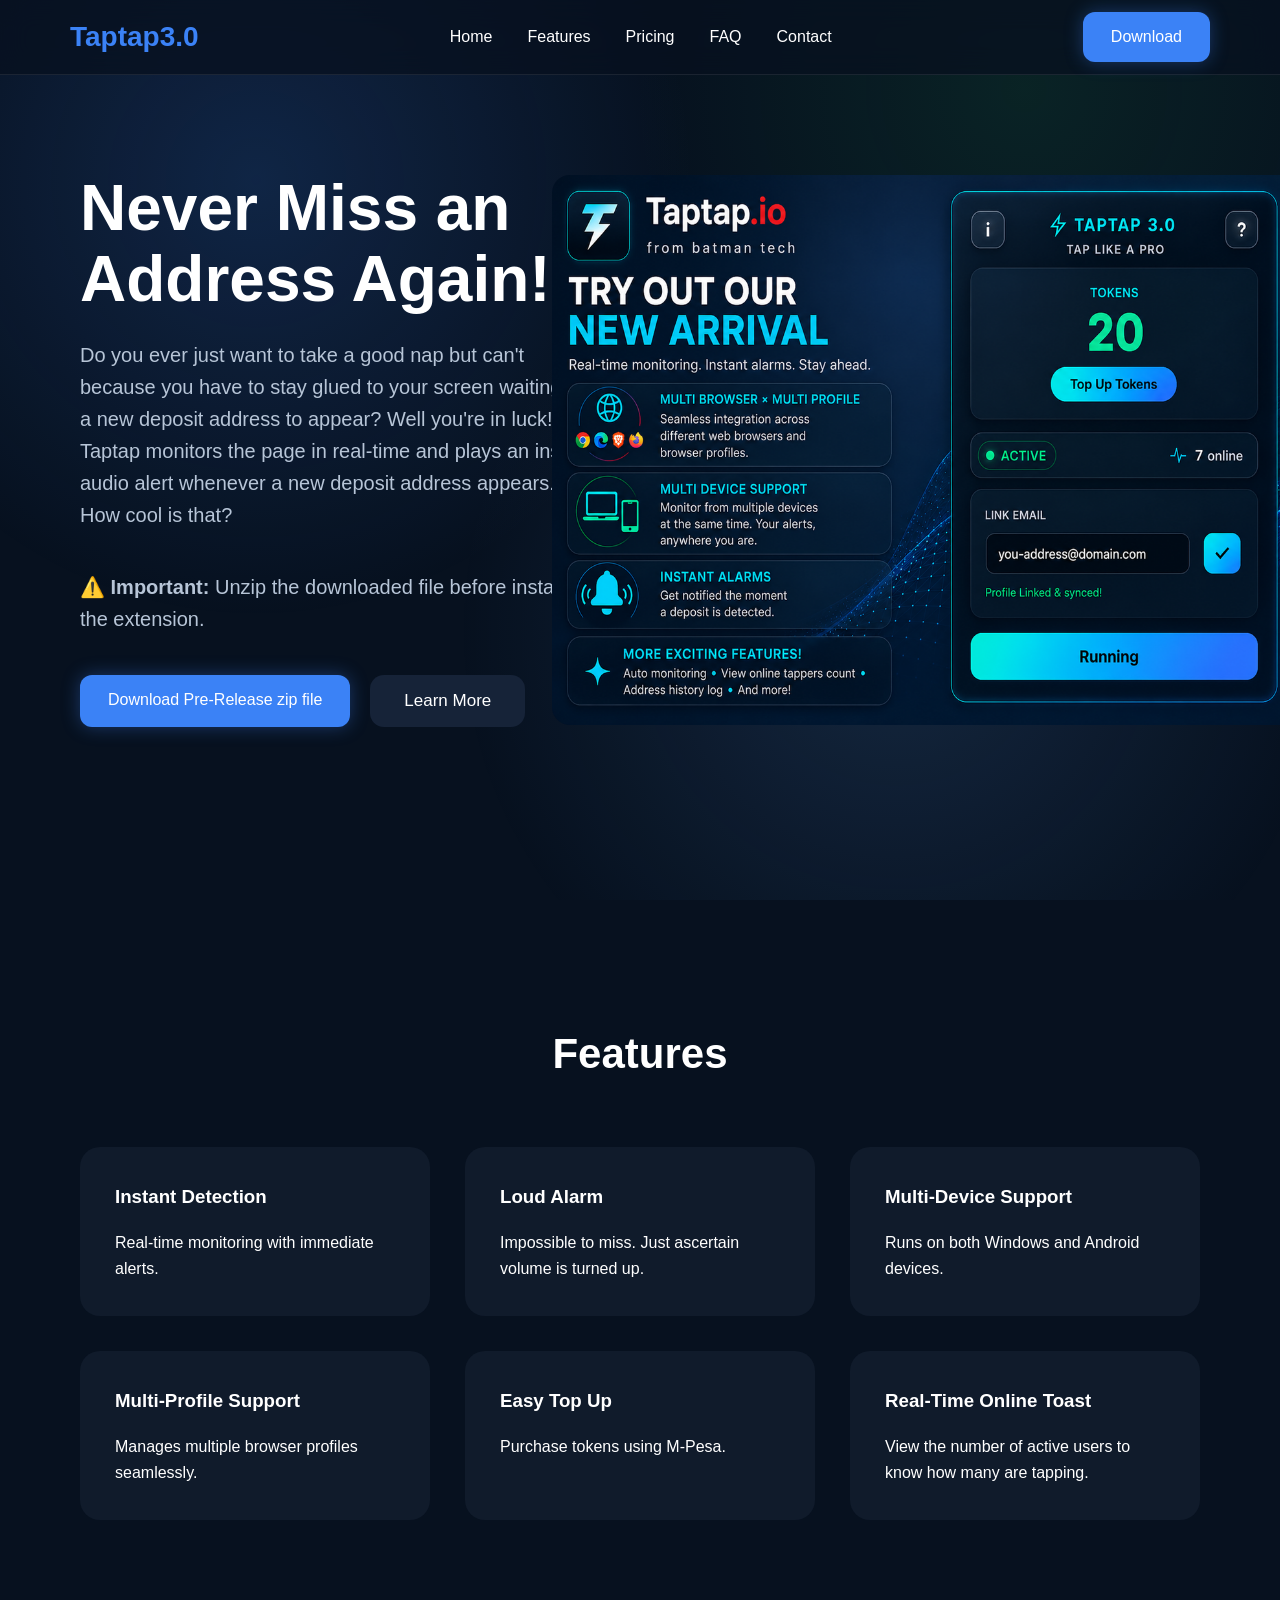
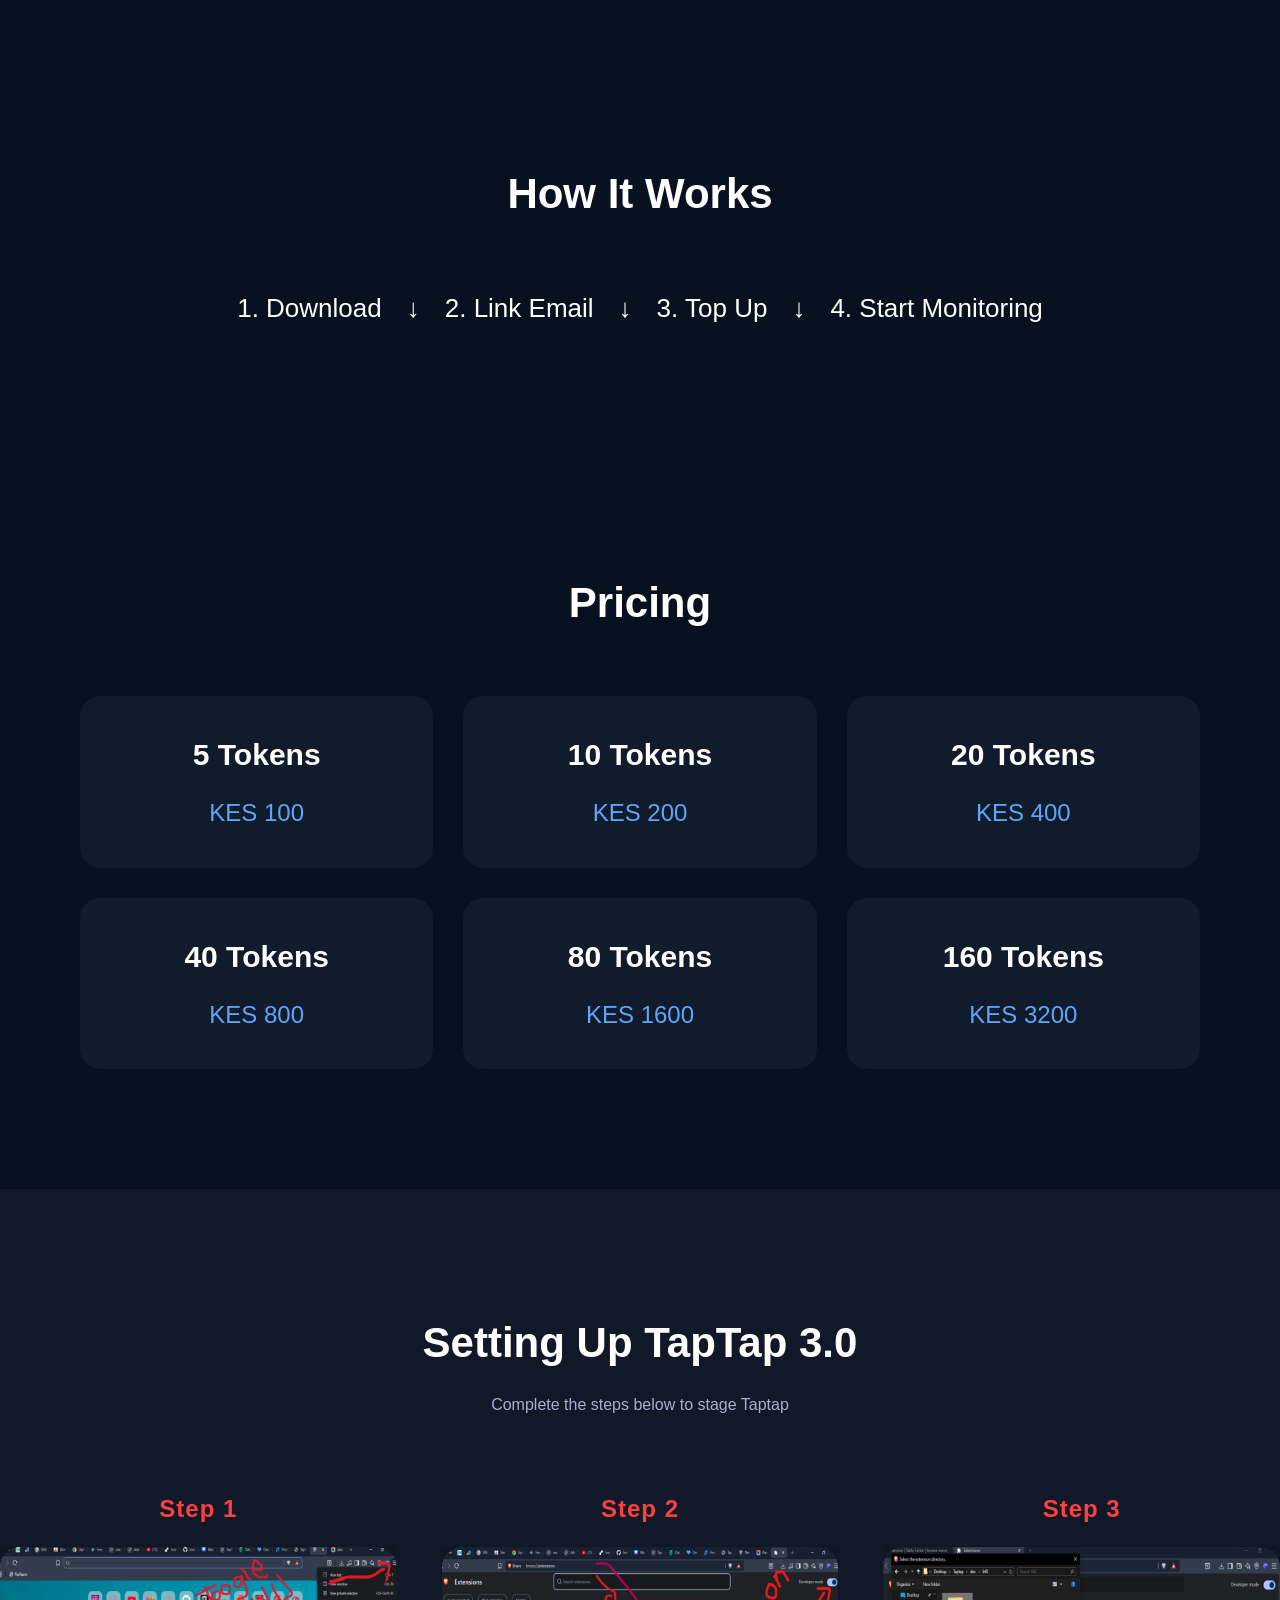
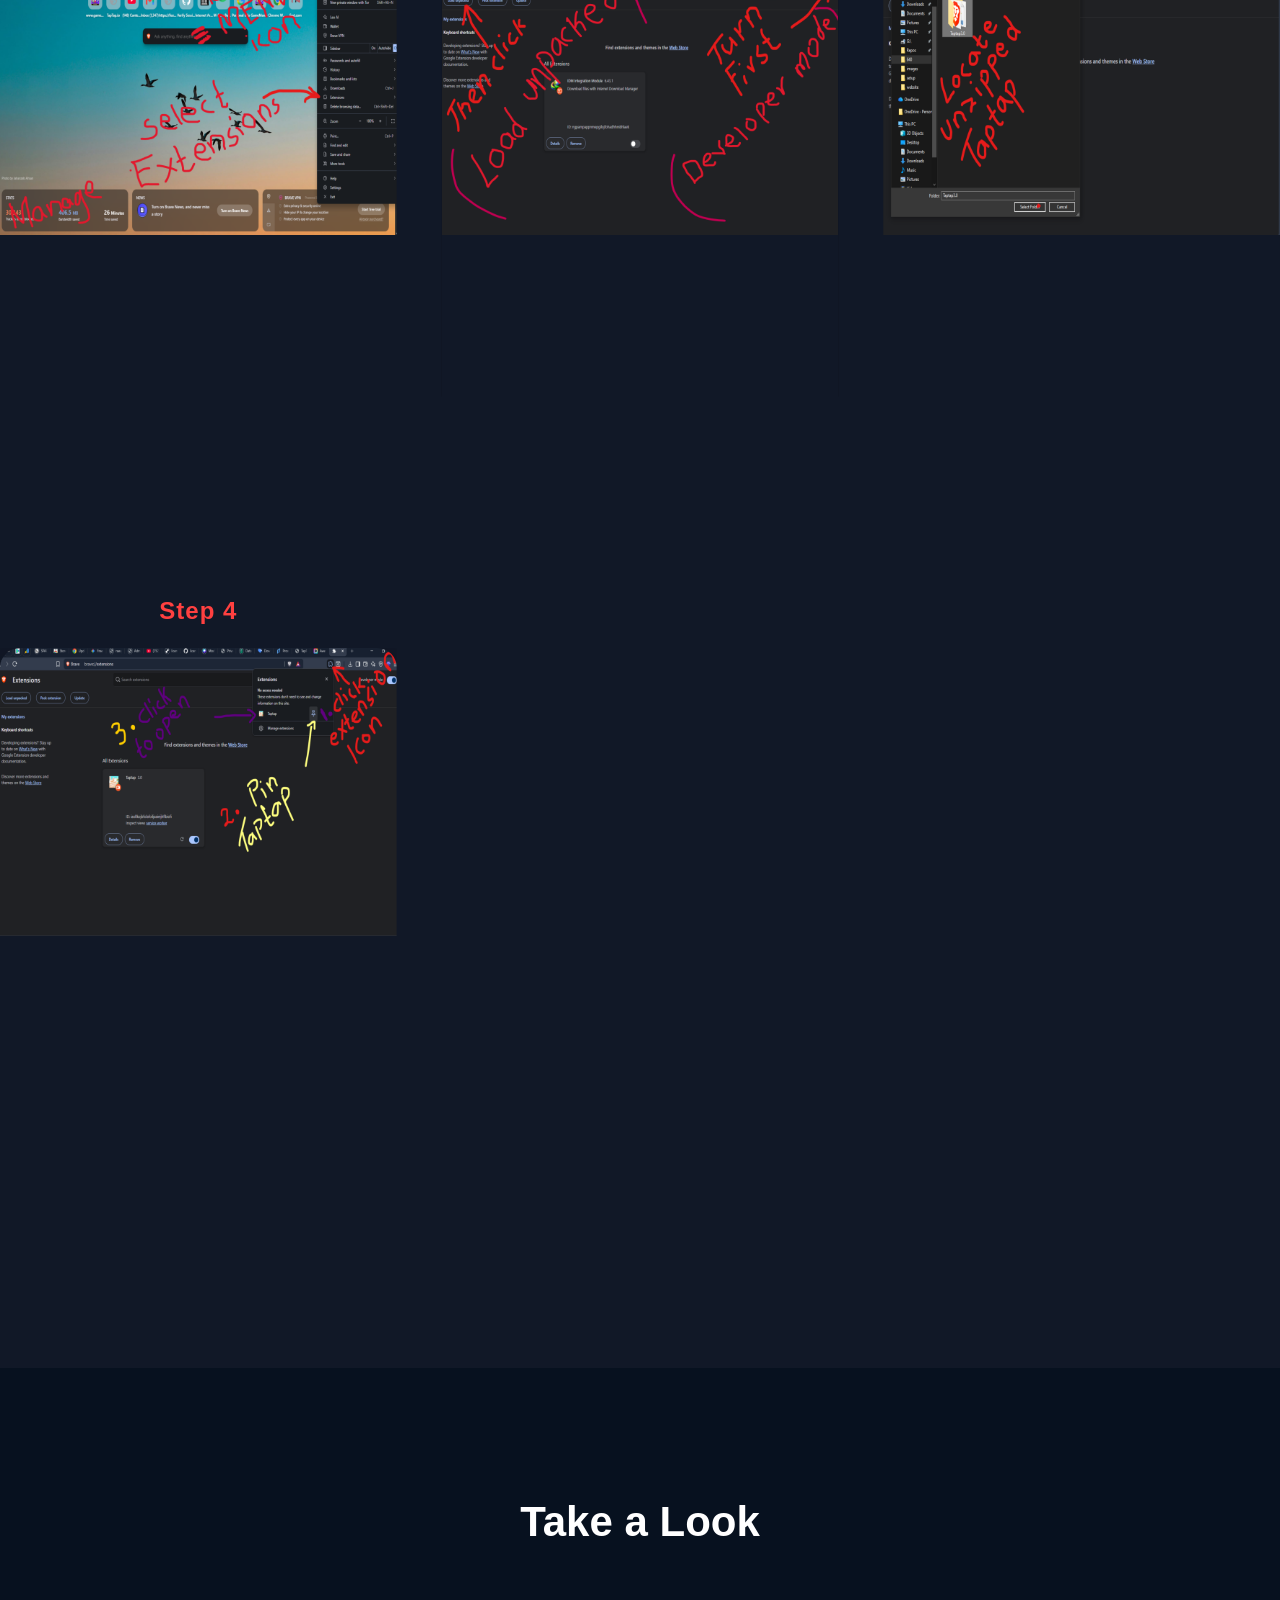
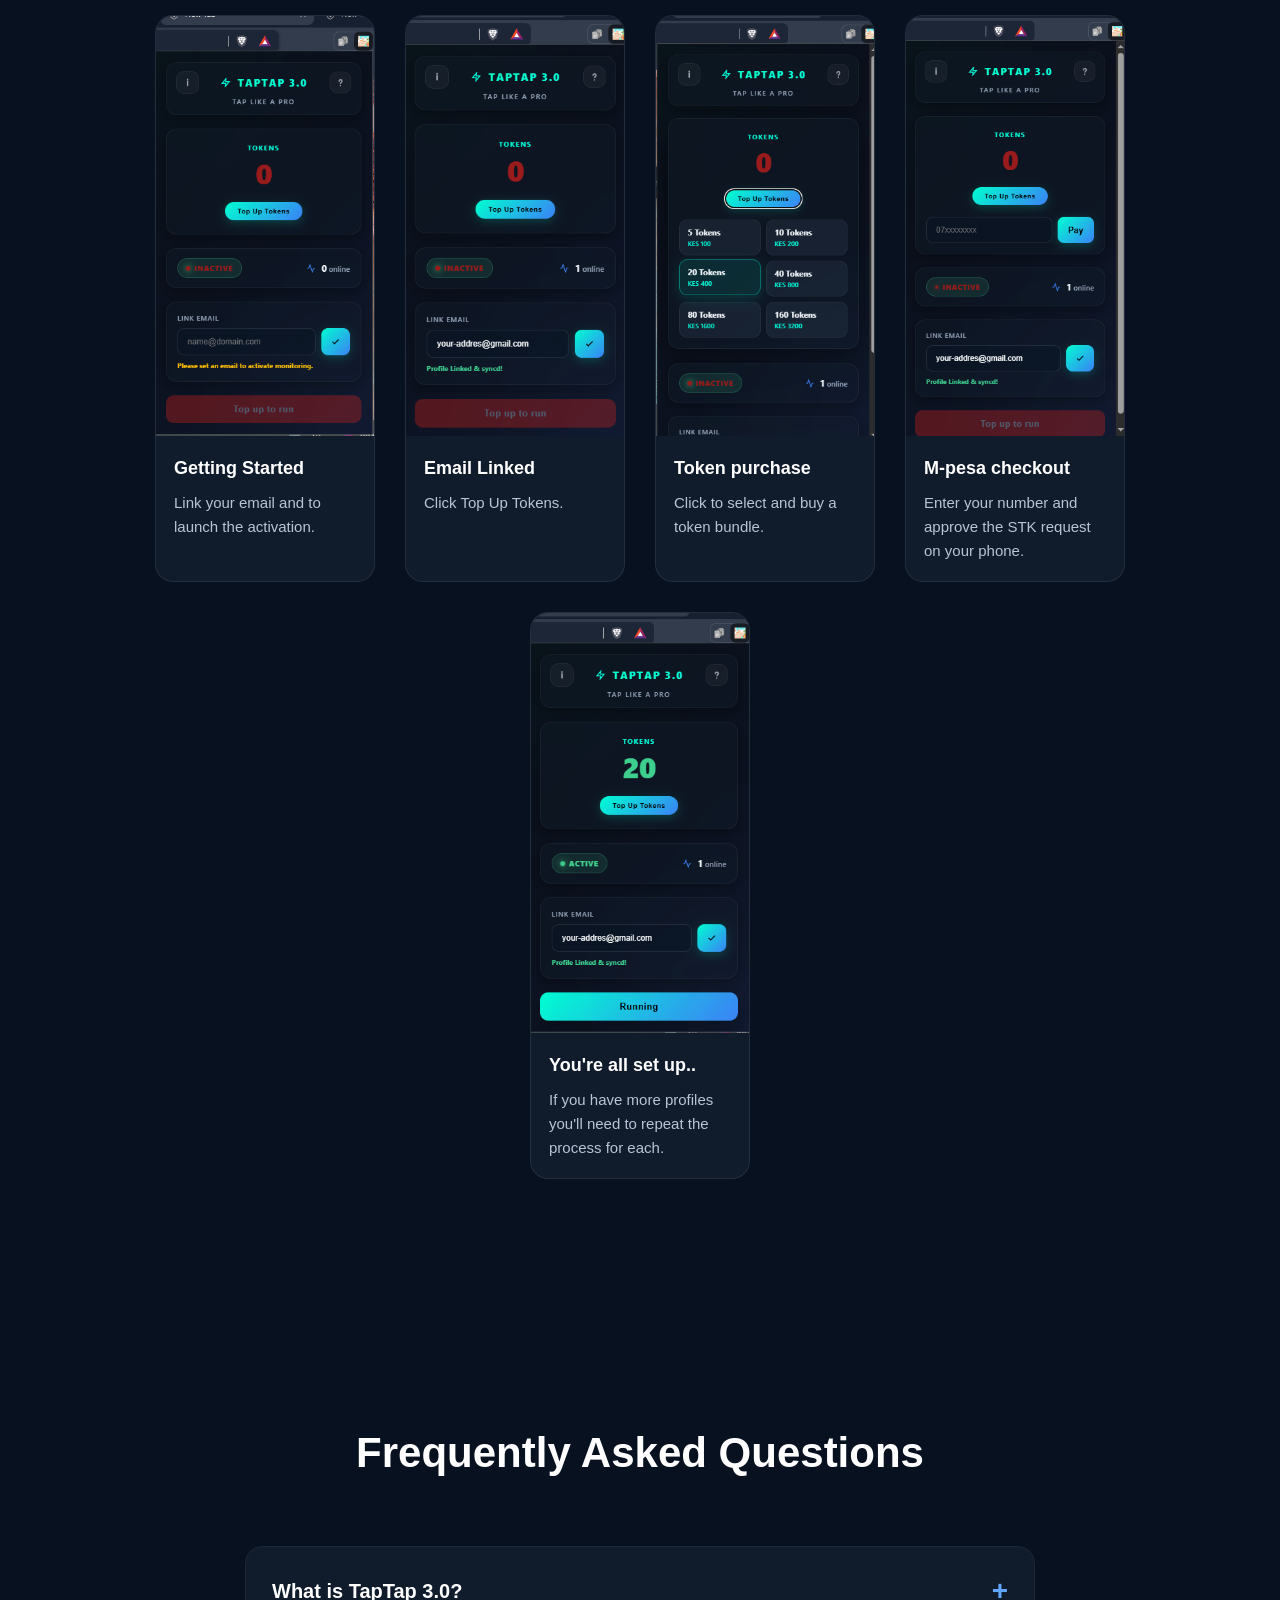
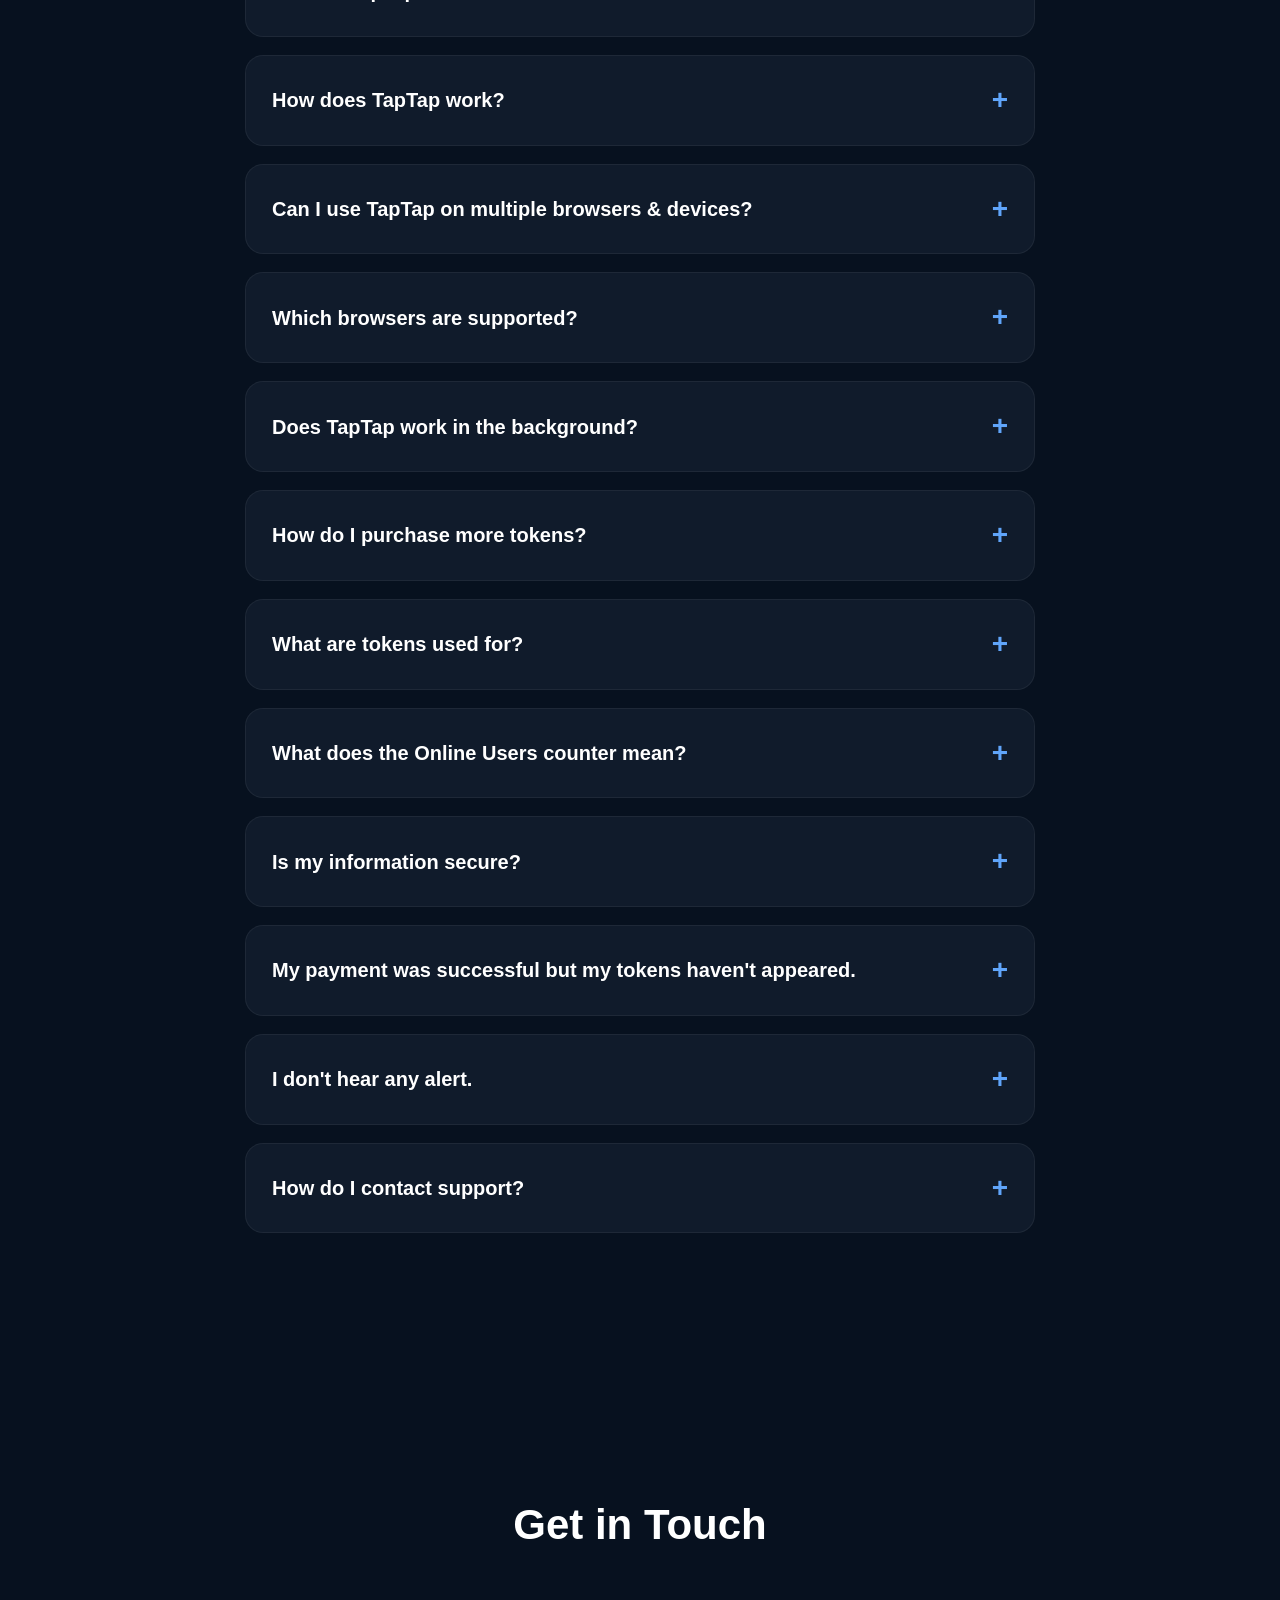
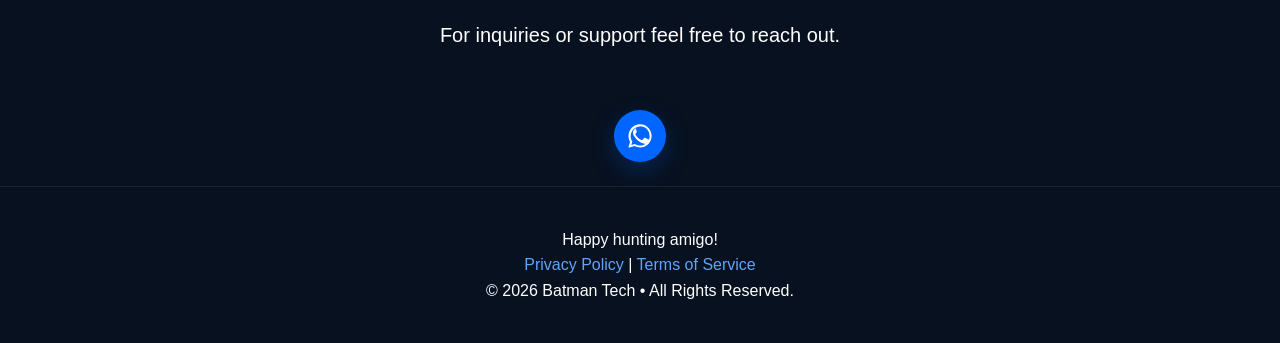
==== commit 53eb9369: "Added ext zip to website" ====
--- a/website/index.html
+++ b/website/index.html
@@ -39,7 +39,7 @@
 
     </nav>
 
-    <a class="download-btn" href="downloads/Taptap3.0.crx">
+    <a class="download-btn" href="downloads/Taptap3.0.zip">
         Download
     </a>
 
@@ -67,7 +67,7 @@
 
         <div class="hero-buttons">
 
-            <a href="downloads/Taptap3.0.crx"
+            <a href="downloads/Taptap3.0.zip"
                 class="download-btn">
 
                 Download Pre-Release zip file
--- a/website/css/style.css
+++ b/website/css/style.css
@@ -452,6 +452,116 @@
     font-size:26px;
 
     flex-wrap:wrap;
+
+}
+
+/* ===========================
+   IMAGE LIGHTBOX
+=========================== */
+
+.image-modal{
+
+    display:none;
+
+    position:fixed;
+
+    z-index:9999;
+
+    inset:0;
+
+    background:rgba(0,0,0,.92);
+
+    justify-content:center;
+
+    align-items:center;
+
+    backdrop-filter:blur(8px);
+
+    animation:fadeIn .25s;
+
+    width:100%;
+
+    height:100%;
+
+}
+
+.modal-image{
+
+    max-width:92%;
+
+    max-height:92vh;
+
+    border-radius:14px;
+
+    box-shadow:0 25px 70px rgba(0,0,0,.6);
+
+    animation:zoomIn .25s;
+
+}
+
+.close-modal{
+
+    position:absolute;
+
+    top:25px;
+
+    right:35px;
+
+    font-size:48px;
+
+    color:white;
+
+    cursor:pointer;
+
+    transition:.25s;
+
+}
+
+.close-modal:hover{
+
+    color:#ff4040;
+
+}
+
+.setup-lightbox{
+
+    display:block;
+
+    cursor:pointer;
+
+}
+
+.setup-lightbox:hover{
+
+    transform:translateY(-4px);
+
+}
+
+@keyframes fadeIn{
+
+from{opacity:0;}
+
+to{opacity:1;}
+
+}
+
+@keyframes zoomIn{
+
+from{
+
+transform:scale(.9);
+
+opacity:0;
+
+}
+
+to{
+
+transform:scale(1);
+
+opacity:1;
+
+}
 
 }
 
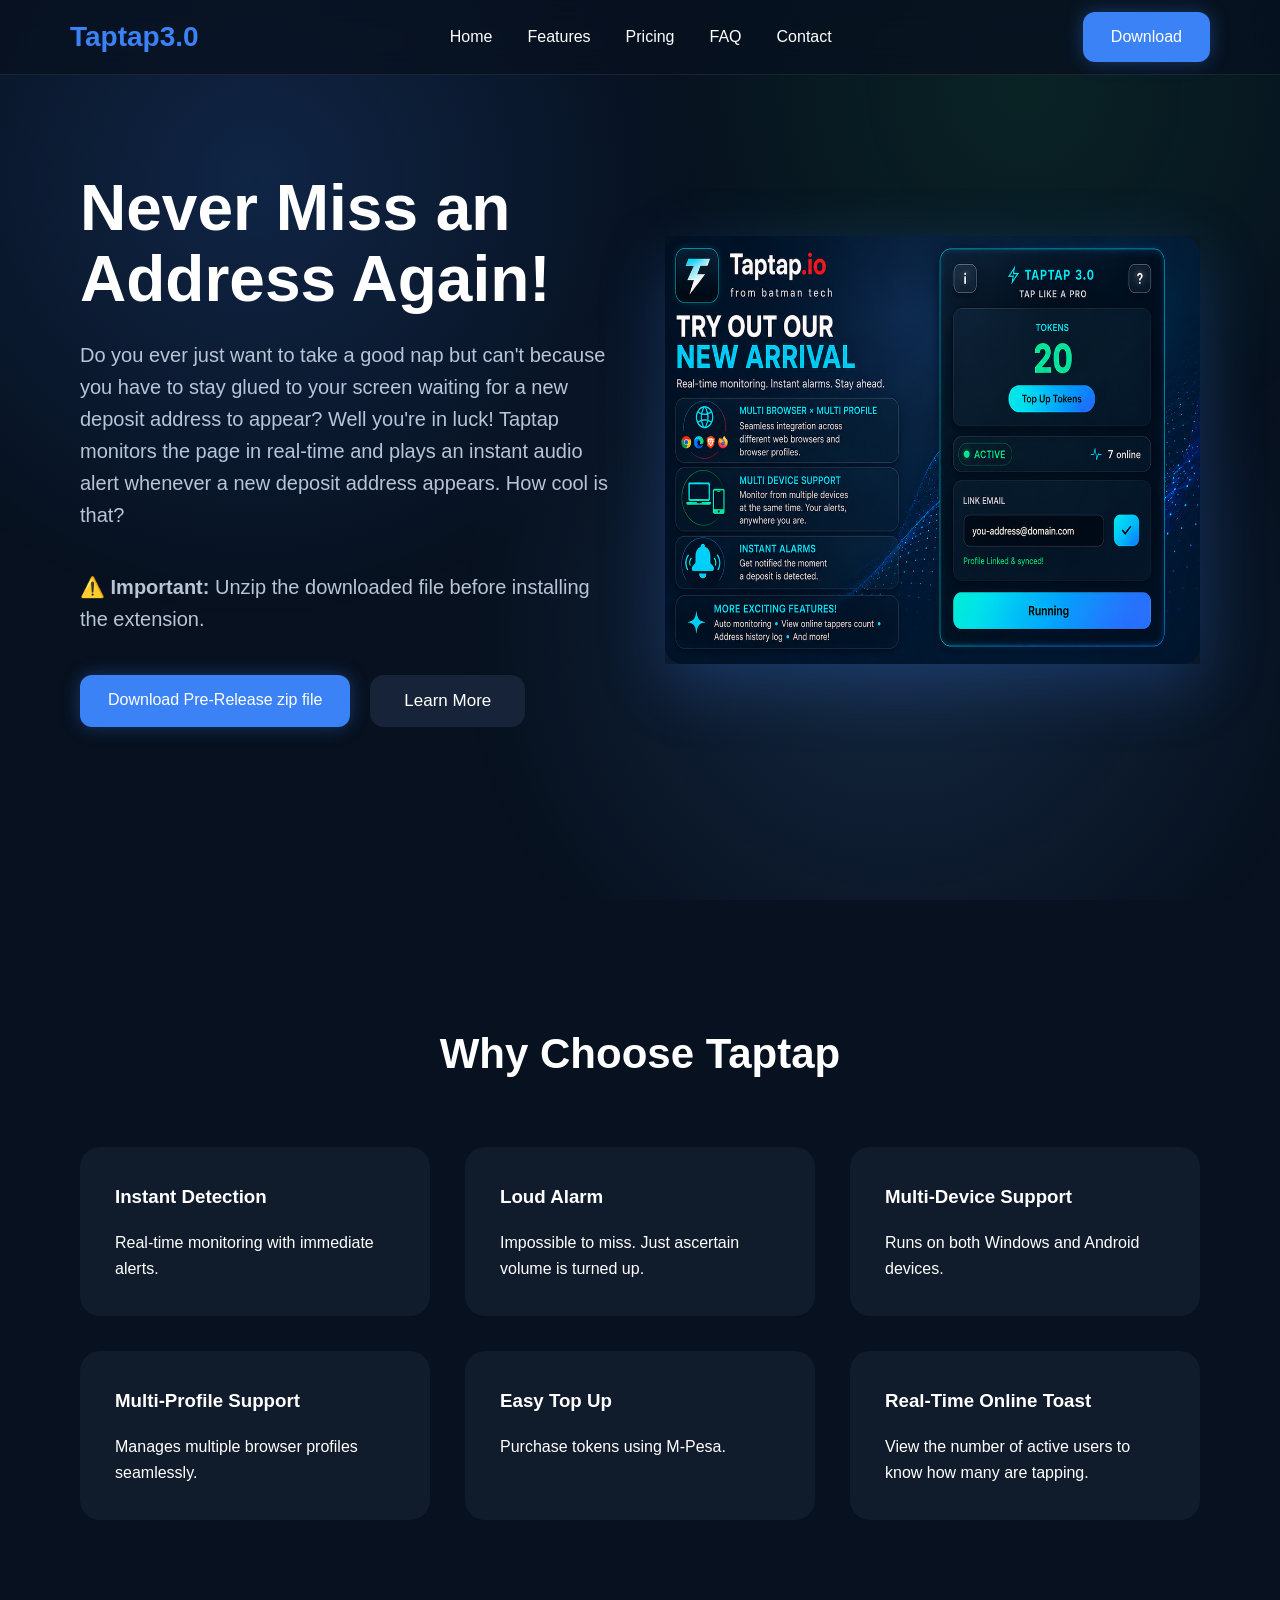
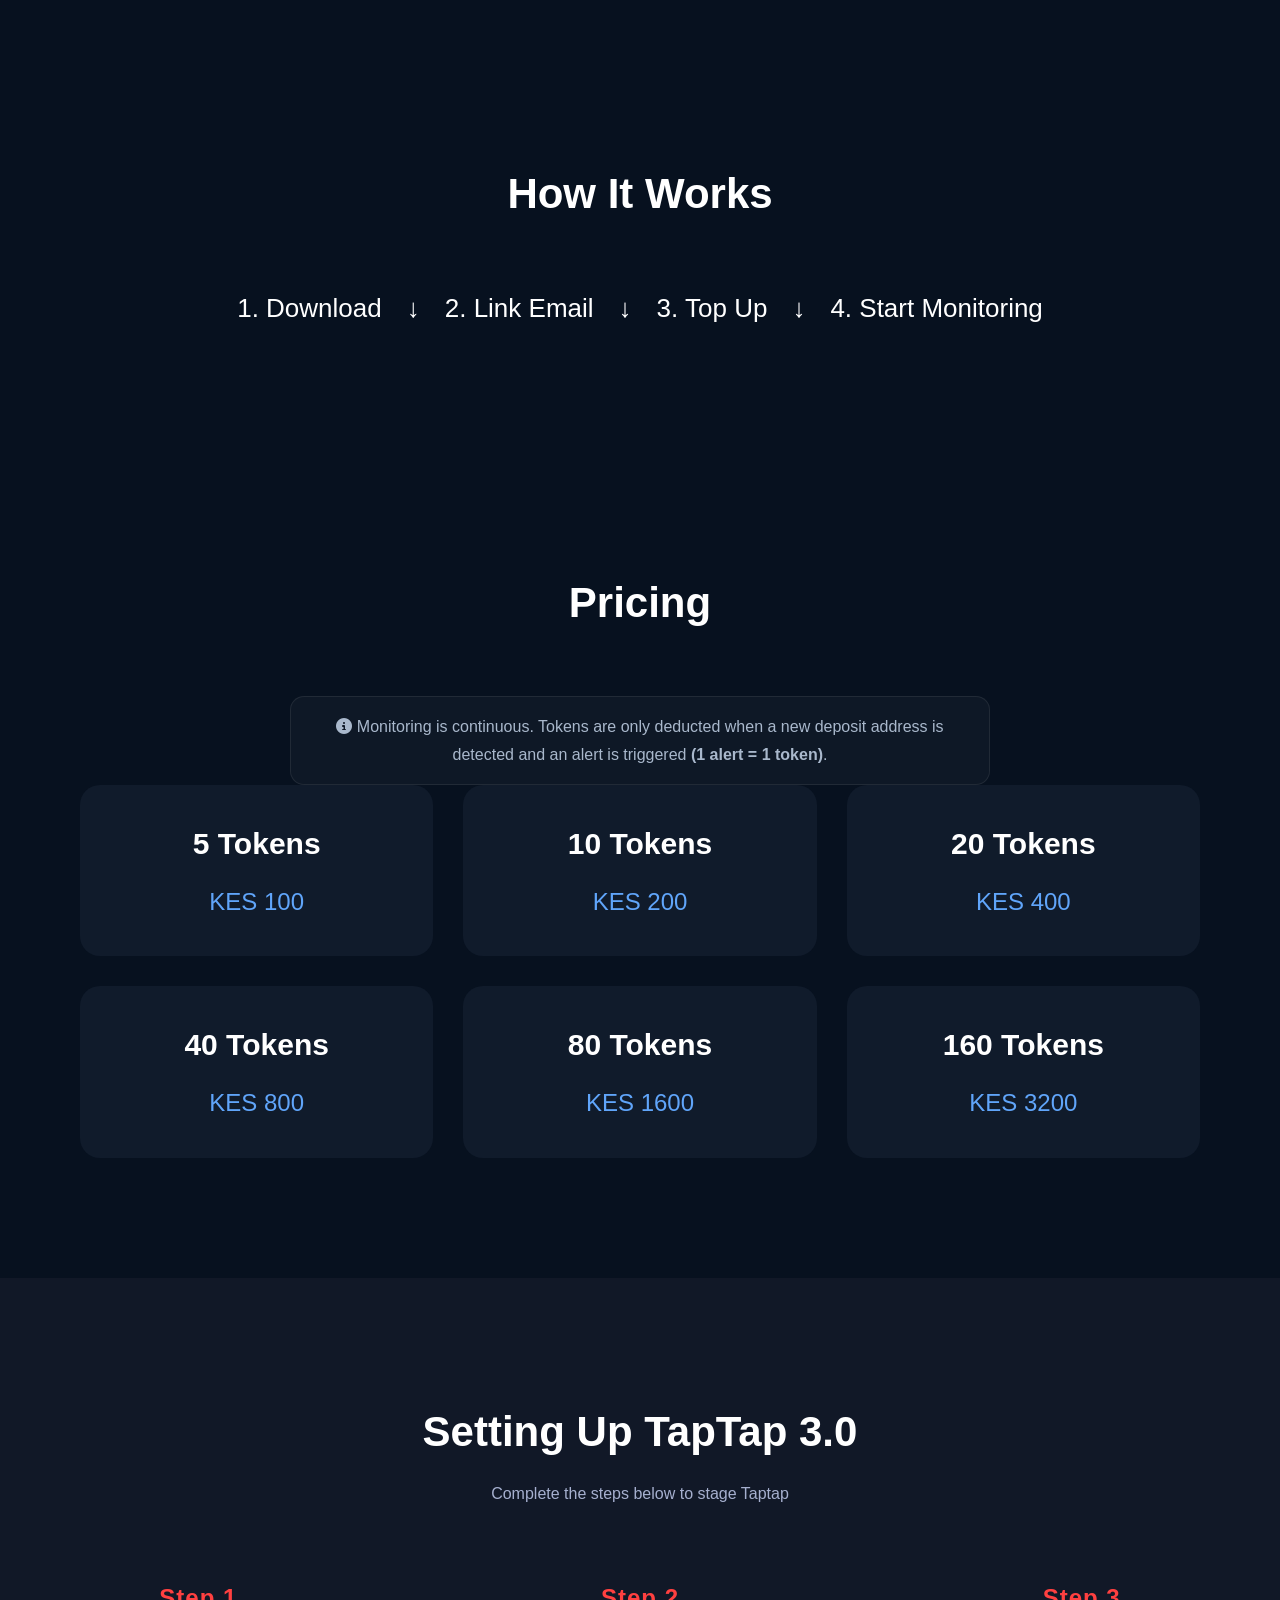
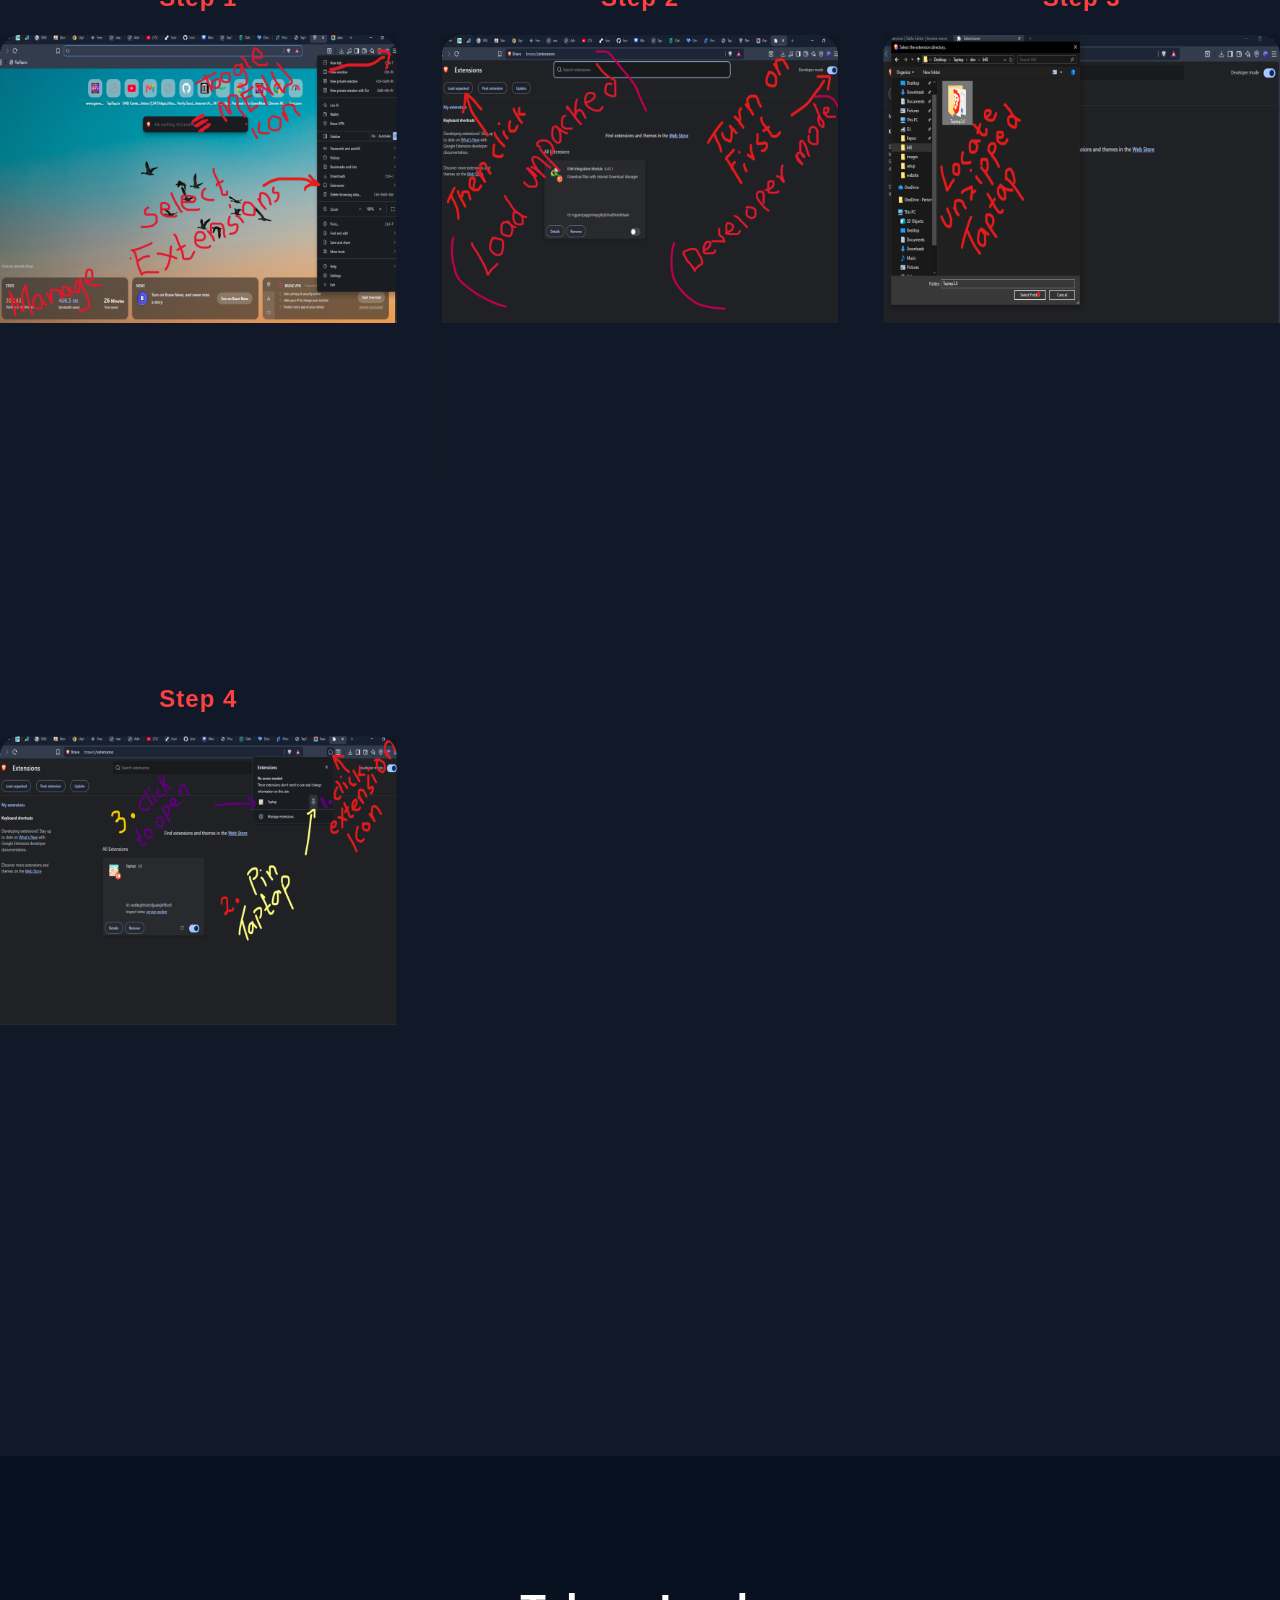
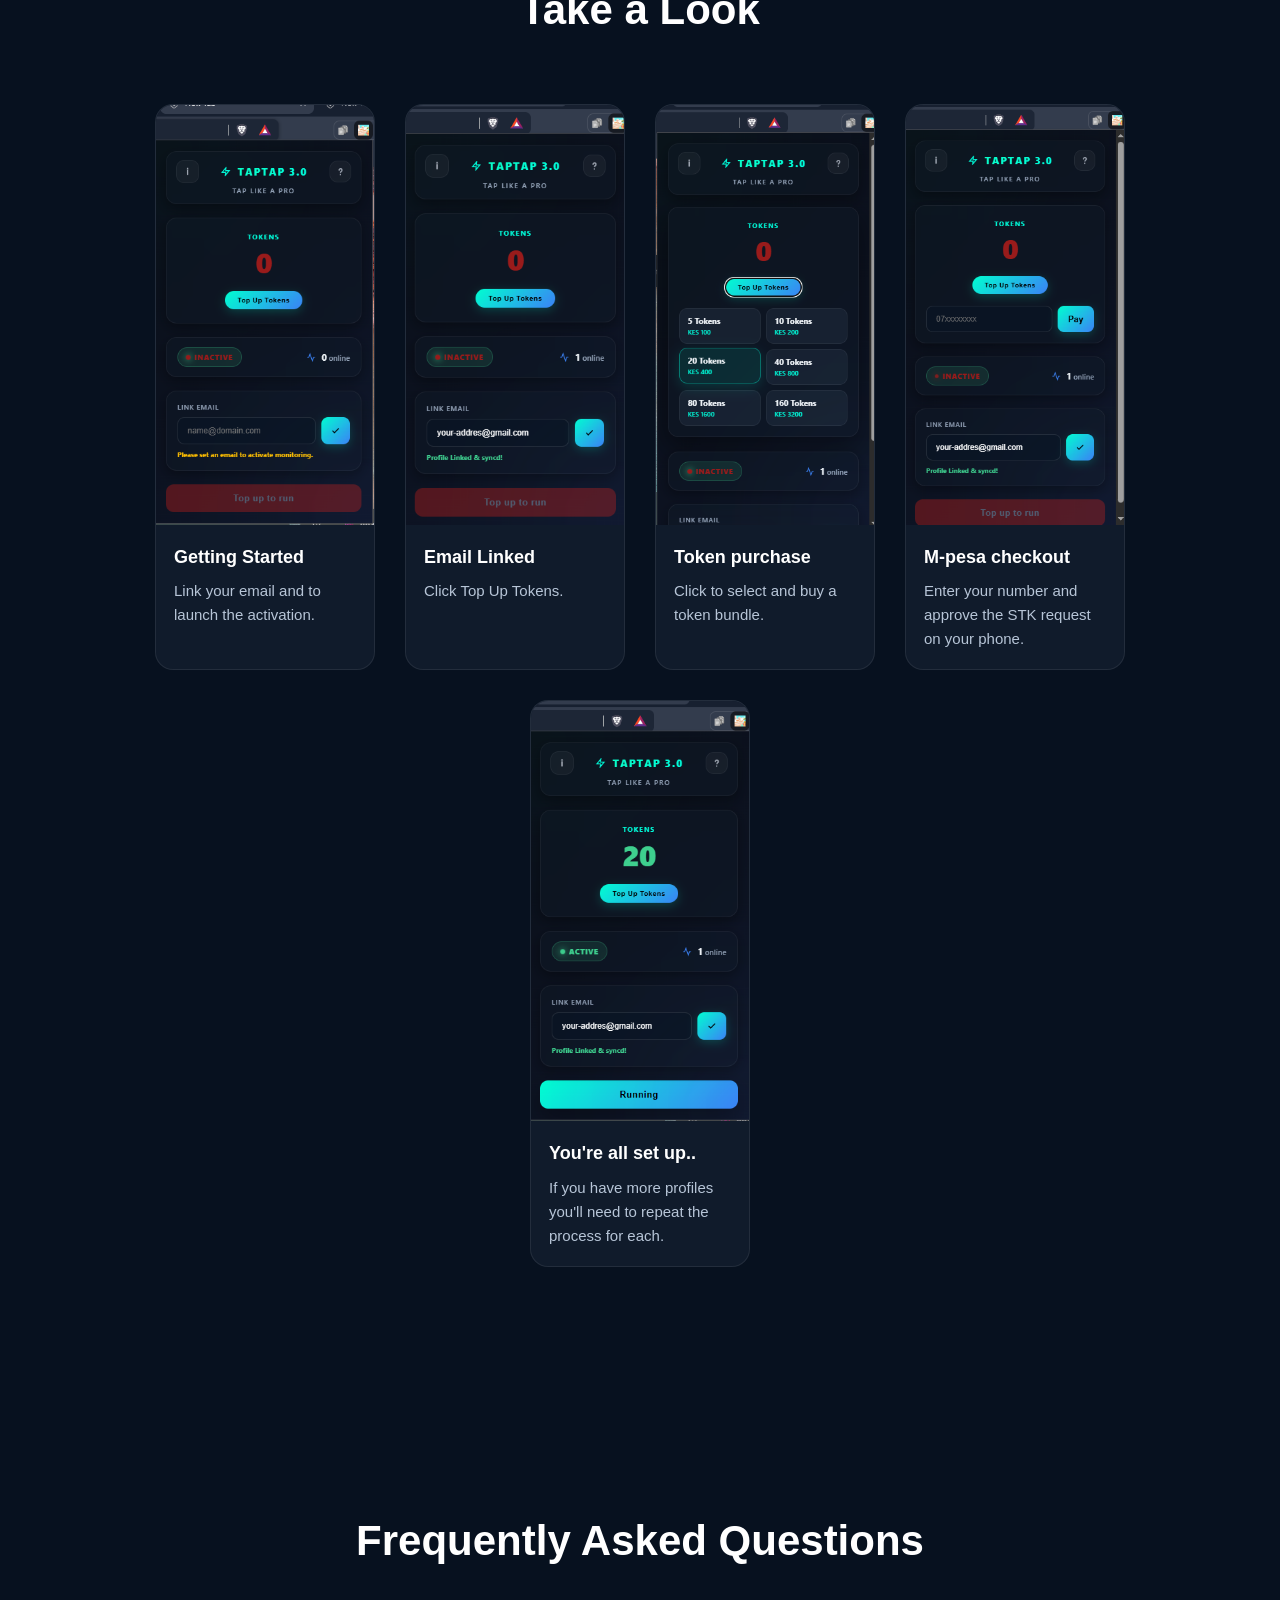
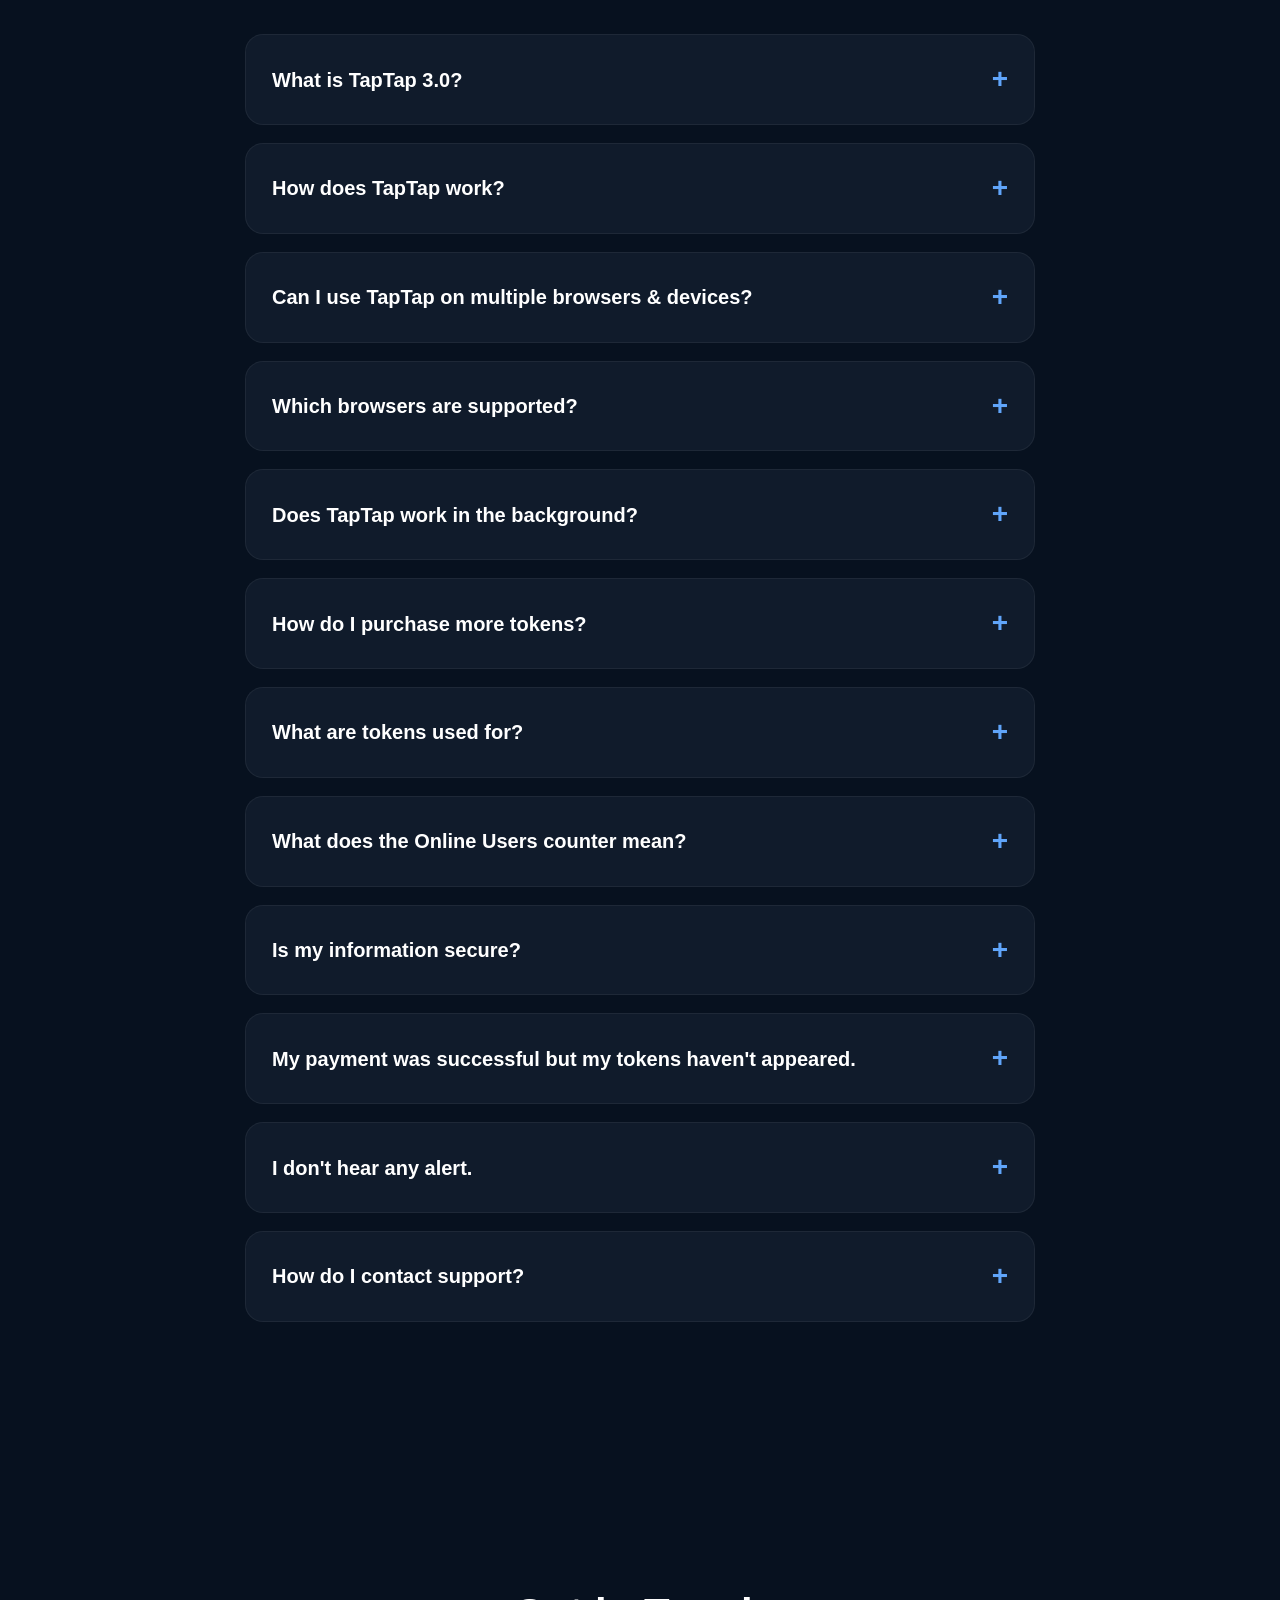
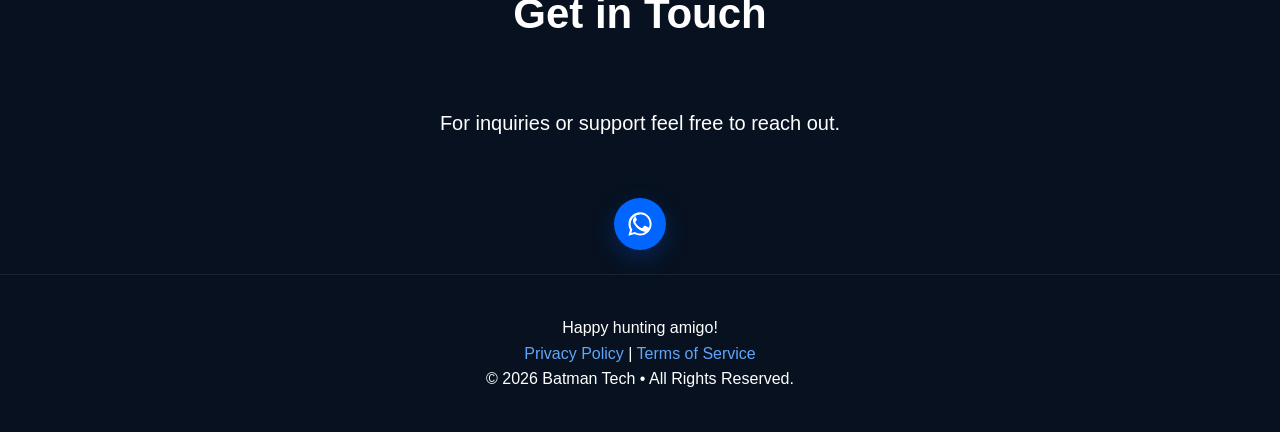
==== commit bc5eb822: "PROD FINALLY" ====
--- a/website/index.html
+++ b/website/index.html
@@ -13,6 +13,8 @@
     <link rel="stylesheet" href="css/style.css">
     <link rel="stylesheet" href="css/responsive.css">
     <link rel="stylesheet" href="css/animations.css">
+    <link rel="stylesheet"
+        href="https://cdnjs.cloudflare.com/ajax/libs/font-awesome/6.7.2/css/all.min.css">
 </head>
 
 <body>
@@ -103,7 +105,7 @@
 
     <div class="container">
 
-        <h2>Features</h2>
+        <h2>Why Choose Taptap</h2>
 
         <div class="feature-grid">
 
@@ -180,6 +182,13 @@
     <div class="container">
 
         <h2>Pricing</h2>
+
+        <div class="pricing-note">
+            <i class="fa-solid fa-circle-info"></i>
+            <span>
+                Monitoring is continuous. Tokens are only deducted when a new deposit address is detected and an alert is triggered <strong>(1 alert = 1 token)</strong>.
+            </span>
+        </div>
 
         <div class="pricing-grid">
 
--- a/website/css/style.css
+++ b/website/css/style.css
@@ -28,6 +28,52 @@
 
 }
 
+@media (max-width:1100px){
+
+#hero{
+
+    flex-direction:column;
+
+    text-align:center;
+
+    padding:120px 30px 60px;
+
+    gap:40px;
+
+}
+
+.hero-left{
+
+    width:100%;
+
+}
+
+.hero-right{
+
+    width:100%;
+
+}
+
+.browser-placeholder{
+
+    max-width:600px;
+
+}
+
+.browser-preview{
+
+    width:100%;
+
+}
+
+.hero-buttons{
+
+    justify-content:center;
+
+}
+
+}
+
 /* ===========================================
    NAVBAR
 =========================================== */
@@ -134,19 +180,32 @@
 
     padding:140px 80px;
 
-    gap:80px;
+    gap:50px;
 
 }
 
 .hero-left{
 
-    width:55%;
+    flex:1;
+    min-width:320
+
+}
+
+.hero-right{
+
+    flex:1;
+
+    display:flex;
+
+    justify-content:center;
+
+    align-items:center;
 
 }
 
 .hero-left h1{
 
-    font-size:64px;
+    font-size:clamp(2.8rem,5vw,4.2rem);
 
     line-height:1.1;
 
@@ -216,35 +275,67 @@
 
 .browser-placeholder{
 
-    width:520px;
-
-    height:320px;
+    width:100%;
+
+    max-width:650px;
+
+    display:flex;
+
+    justify-content:center;
+
+    align-items:center;
+
+    background:transparent;
+
+    border:none;
+
+    box-shadow:none;
+
+}
+
+.browser-preview{
+
+    width:100%;
+
+    max-width:650px;
+
+    height:auto;
+
+    display:block;
 
     border-radius:18px;
 
-    background:#122033;
+    object-fit:contain;
+
+}
+
+.pricing-note{
+
+    margin-top:45px;
+
+    text-align:center;
+
+    color:#a9b8cc;
+
+    font-size:16px;
+
+    line-height:1.7;
+
+    max-width:700px;
+
+    margin-left:auto;
+
+    margin-right:auto;
+
+    padding:16px 24px;
 
     border:1px solid rgba(255,255,255,.08);
 
-    display:flex;
-
-    align-items:center;
-
-    justify-content:center;
-
-    color:#6ea8ff;
-
-    font-size:24px;
-
-}
-
-.browser-preview{
-    width: 150%;
-    display: block;
-    border-radius: 18px;
-}
-
-
+    border-radius:14px;
+
+    background:rgba(255,255,255,.03);
+
+}
 /* ----------------------------- */
 /* Setup Section */
 /* ----------------------------- */
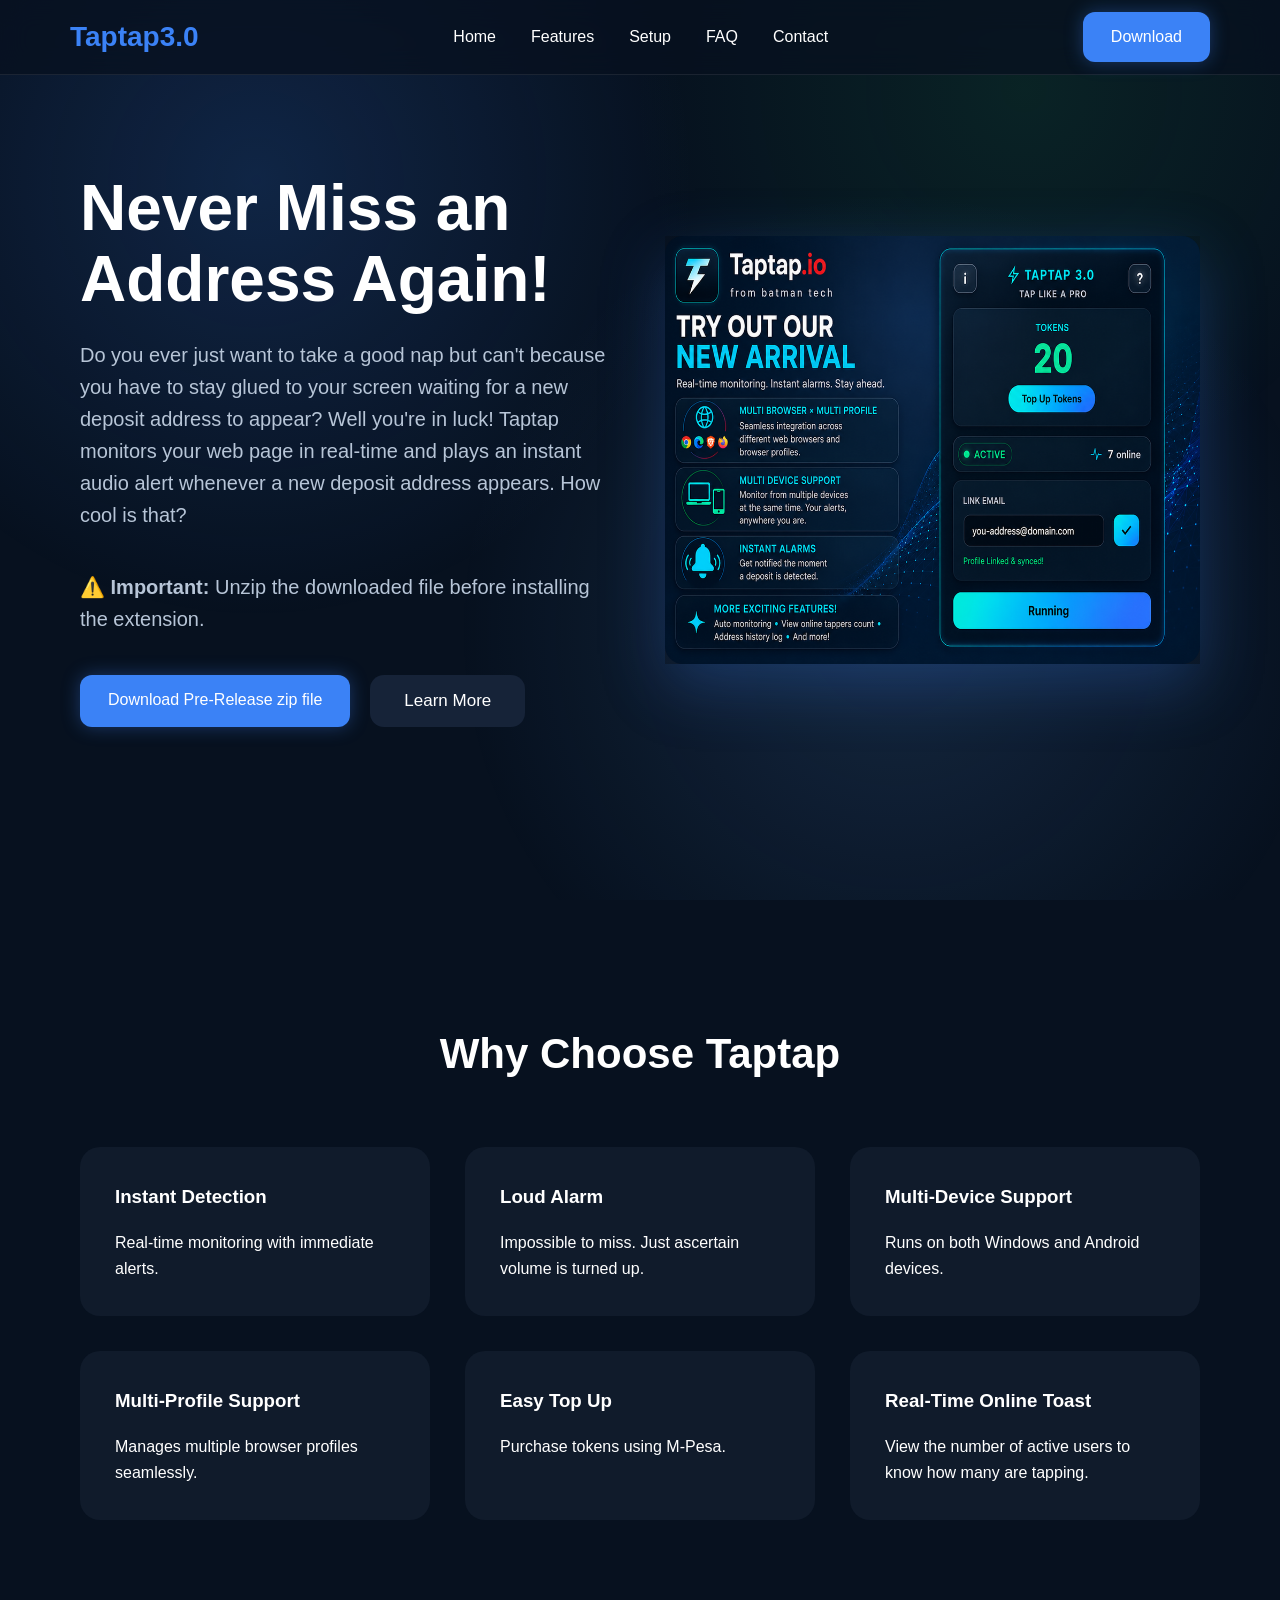
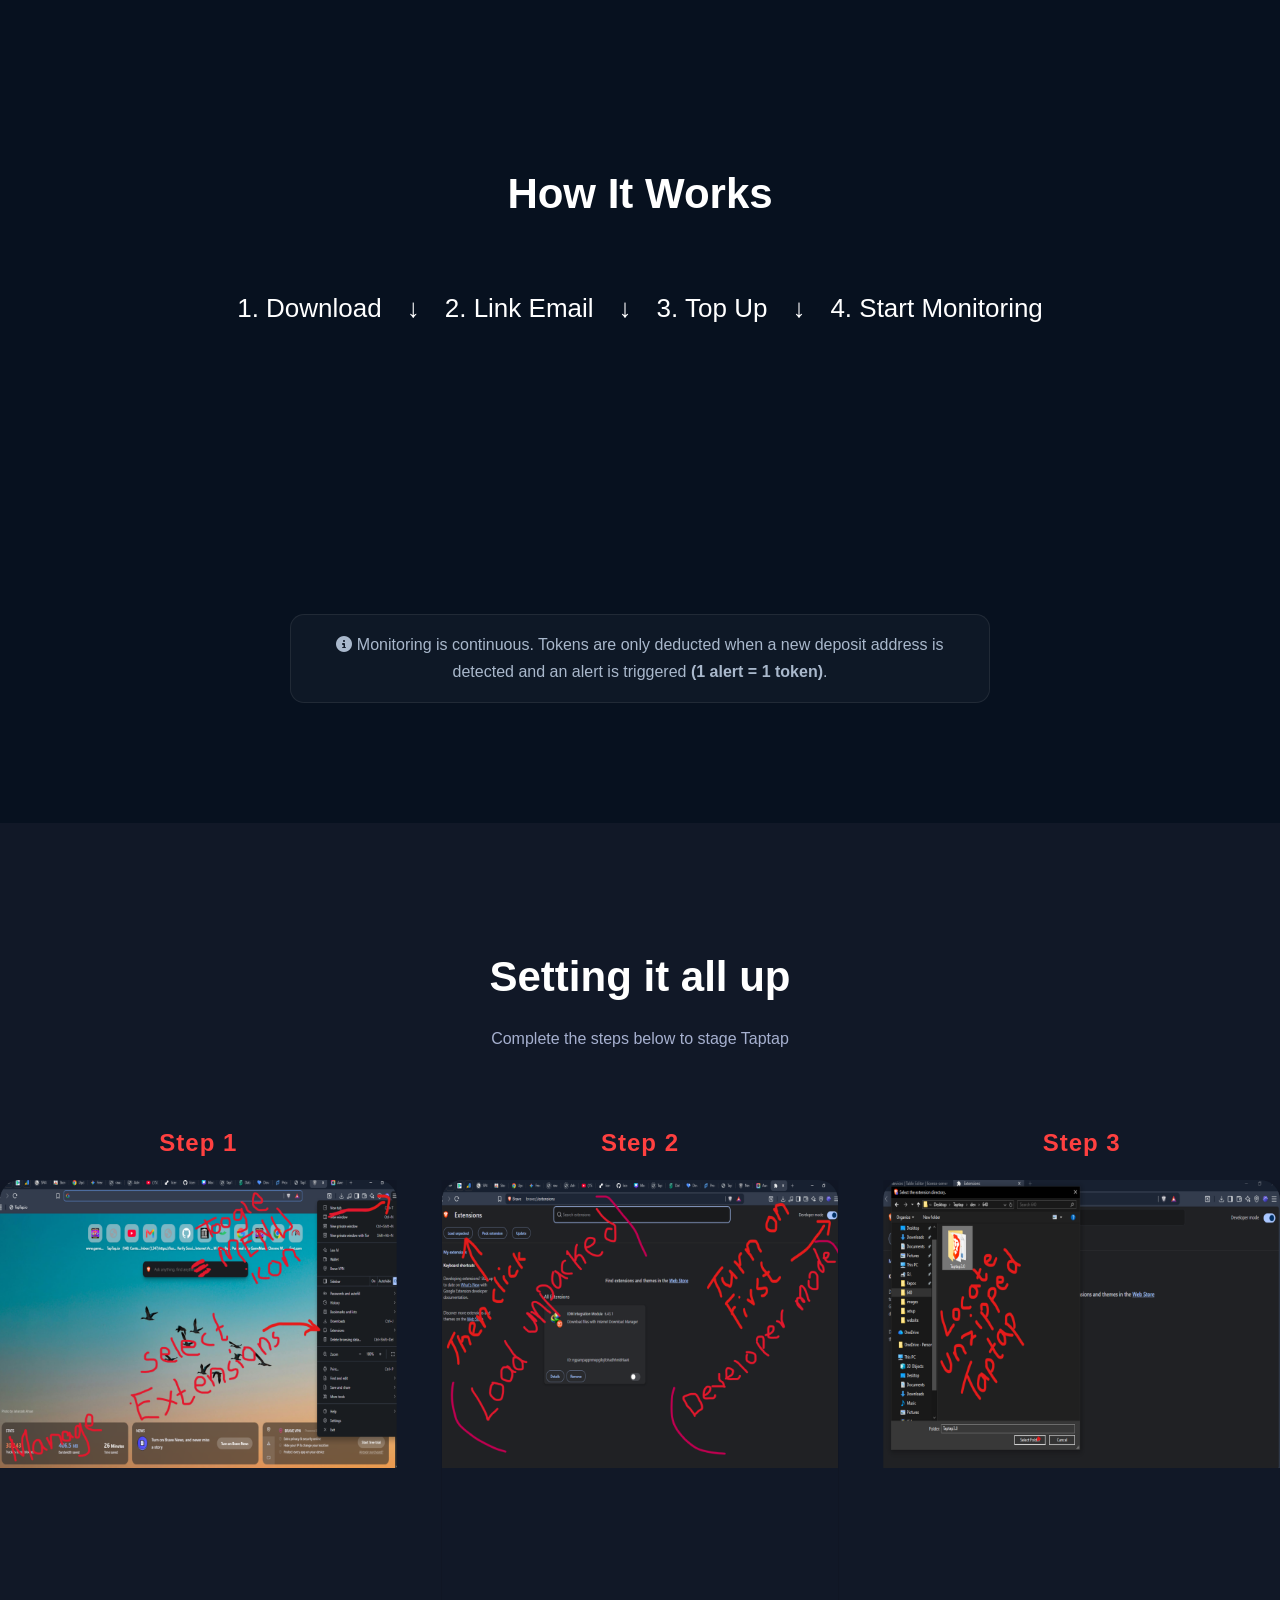
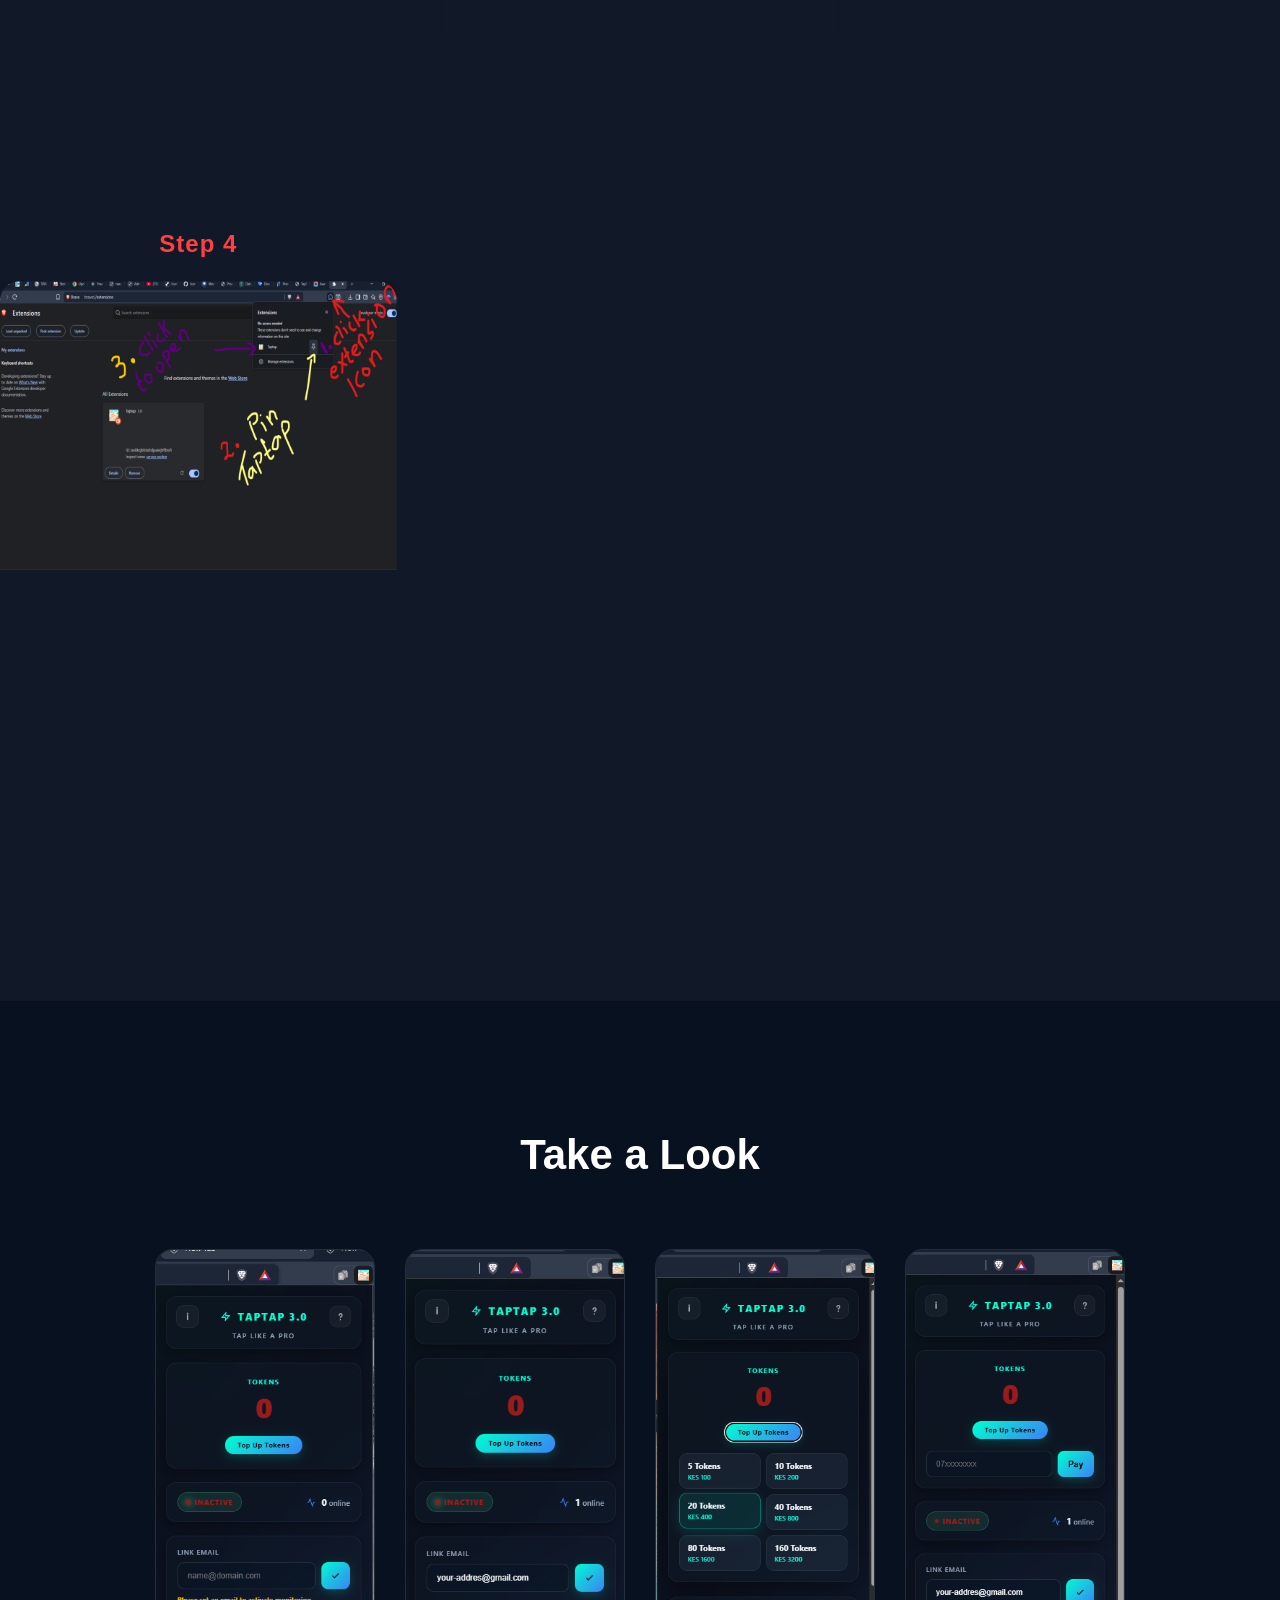
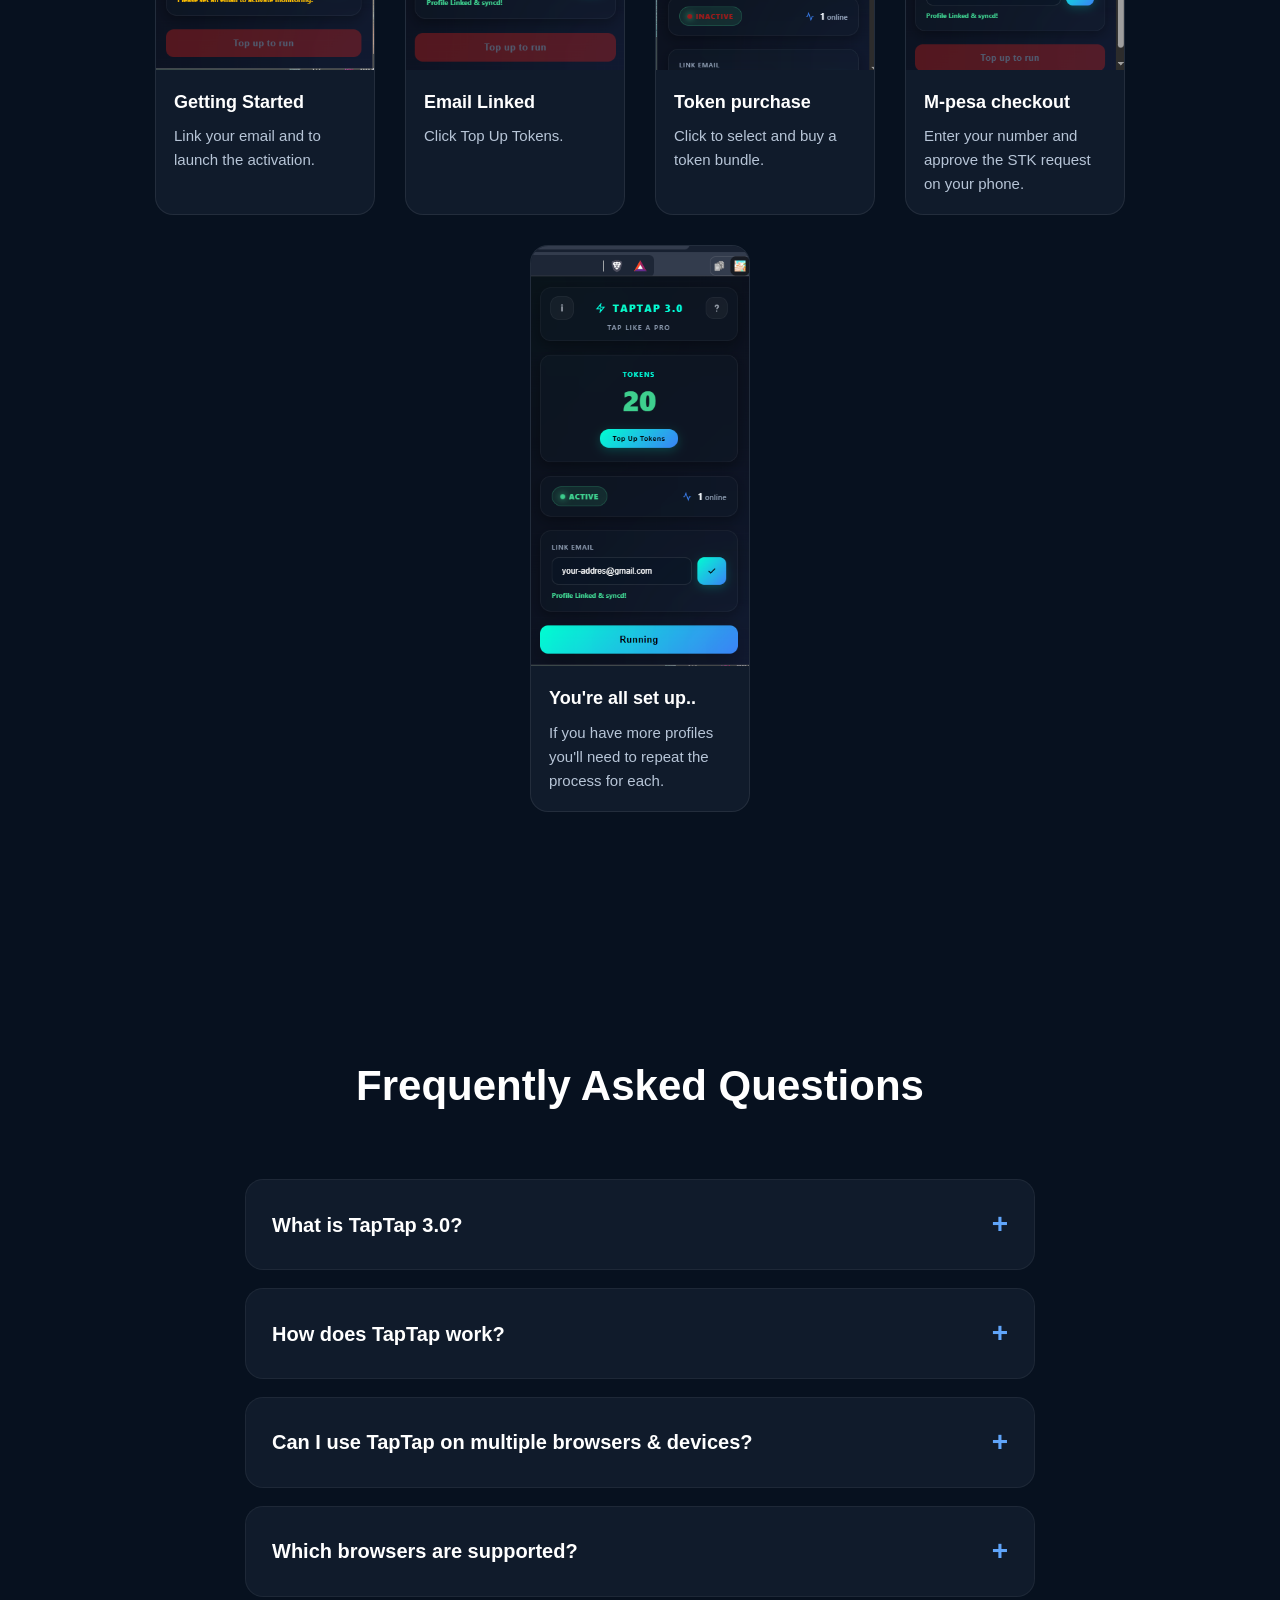
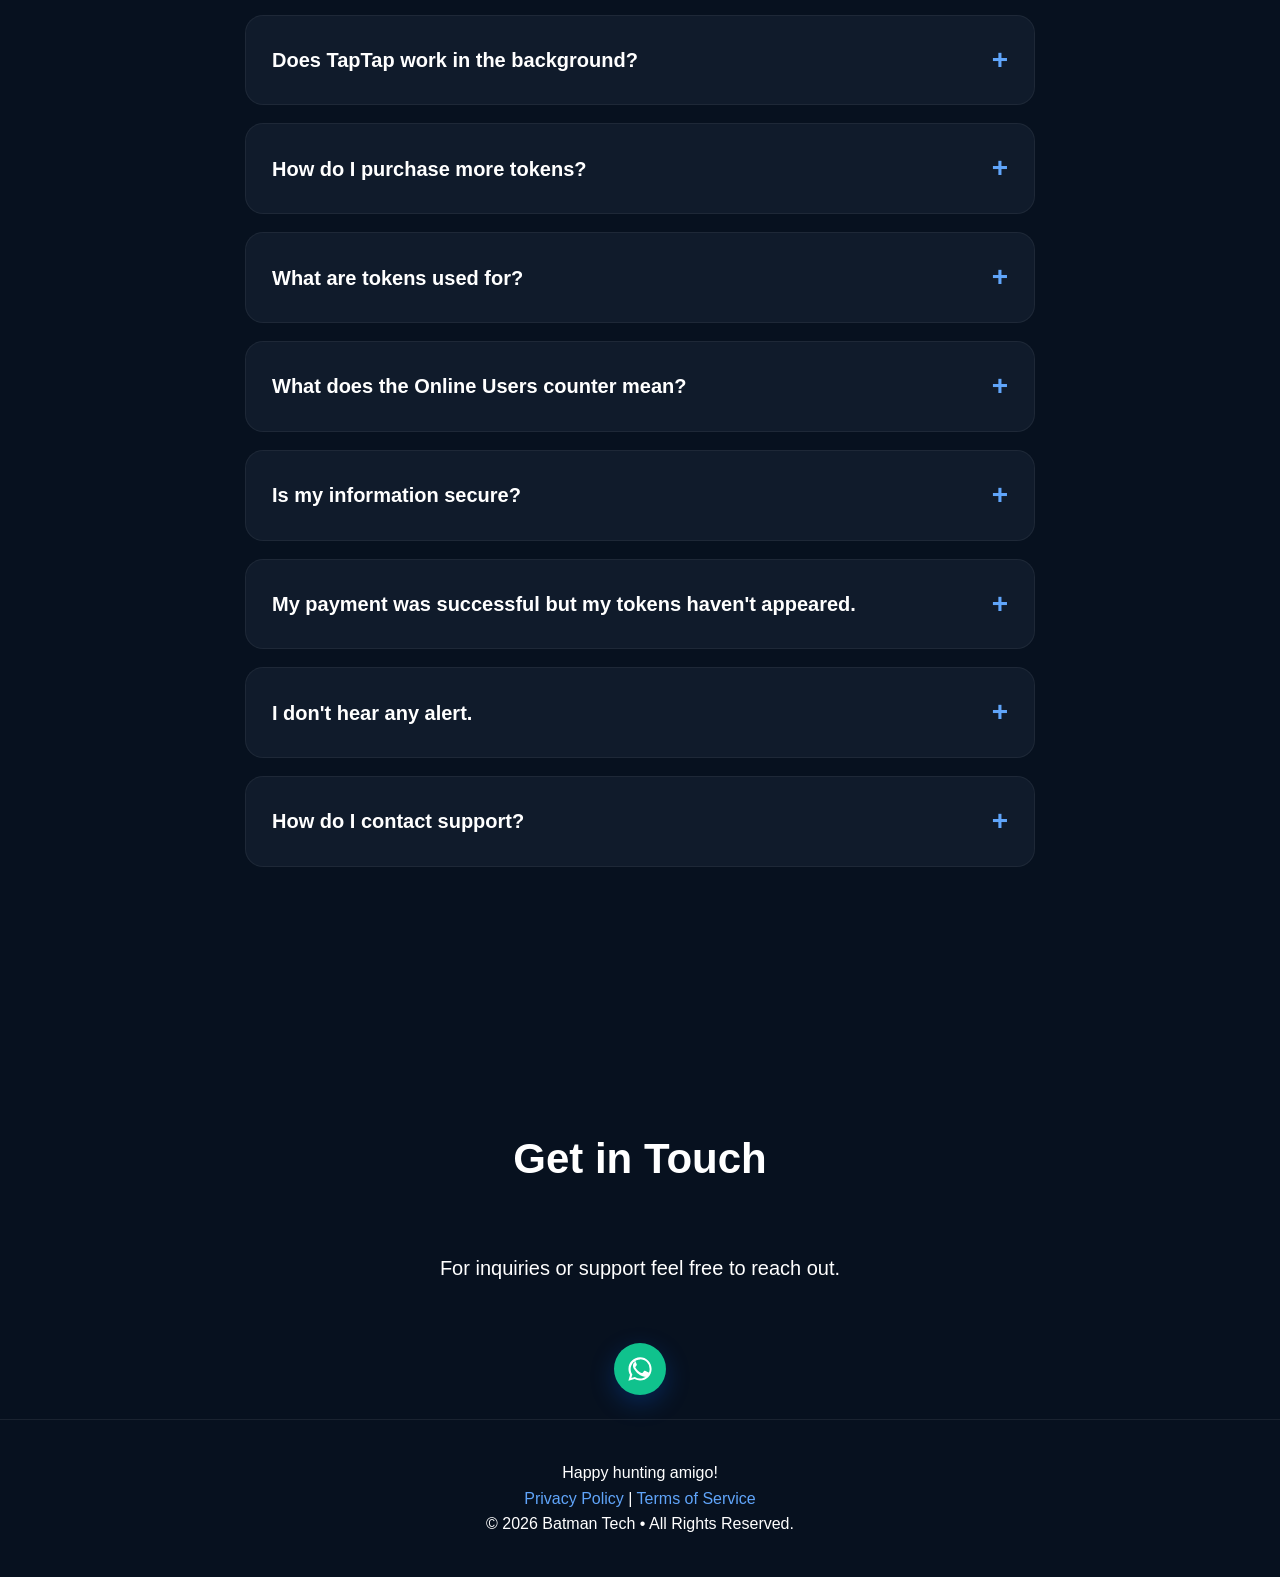
==== commit 6a837cfb: "Production day 1" ====
--- a/website/index.html
+++ b/website/index.html
@@ -33,7 +33,7 @@
 
         <a href="#features">Features</a>
 
-        <a href="#pricing">Pricing</a>
+        <a href="#setup">Setup</a>
 
         <a href="#faq">FAQ</a>
 
@@ -60,7 +60,7 @@
         </h1>
 
         <p>
-            Do you ever just want to take a good nap but can't because you have to stay glued to your screen waiting for a new deposit address to appear? Well you're in luck! Taptap monitors the page in real-time and plays an instant audio alert whenever a new deposit address appears. How cool is that?
+            Do you ever just want to take a good nap but can't because you have to stay glued to your screen waiting for a new deposit address to appear? Well you're in luck! Taptap monitors your web page in real-time and plays an instant audio alert whenever a new deposit address appears. How cool is that?
         </p>
 
         <p>
@@ -75,10 +75,8 @@
                 Download Pre-Release zip file
             </a>
 
-            <button>
-
+            <button class="btn btn-primary" onclick="location.href='#features'">
                 Learn More
-
             </button>
 
         </div>
@@ -180,8 +178,6 @@
 <section id="pricing">
 
     <div class="container">
-
-        <h2>Pricing</h2>
 
         <div class="pricing-note">
             <i class="fa-solid fa-circle-info"></i>
@@ -190,39 +186,49 @@
             </span>
         </div>
 
-        <div class="pricing-grid">
+        <!--<div class="pricing-grid">
+
+            <div class="price-card">
+                <h3>1 Token</h3>
+                <p>KES 30</p>
+            </div>
+
+            <div class="price-card">
+                <h3>2 Tokens</h3>
+                <p>KES 60</p>
+            </div>
 
             <div class="price-card">
                 <h3>5 Tokens</h3>
-                <p>KES 100</p>
+                <p>KES 150</p>
             </div>
 
             <div class="price-card">
                 <h3>10 Tokens</h3>
-                <p>KES 200</p>
+                <p>KES 300</p>
             </div>
 
             <div class="price-card">
                 <h3>20 Tokens</h3>
-                <p>KES 400</p>
+                <p>KES 600</p>
             </div>
 
             <div class="price-card">
                 <h3>40 Tokens</h3>
-                <p>KES 800</p>
+                <p>KES 1200</p>
             </div>
 
             <div class="price-card">
                 <h3>80 Tokens</h3>
-                <p>KES 1600</p>
+                <p>KES 2400</p>
             </div>
 
             <div class="price-card">
                 <h3>160 Tokens</h3>
-                <p>KES 3200</p>
-            </div>
-
-        </div>
+                <p>KES 4800</p>
+            </div>
+
+        </div> -->
 
     </div>
 
@@ -232,7 +238,7 @@
 
     <div class="container">
 
-        <h2>Setting Up TapTap 3.0</h2>
+        <h2>Setting it all up</h2>
 
         <p class="setup-intro">
             Complete the steps below to stage Taptap
@@ -448,7 +454,7 @@
         <div class="faq-item">
             <h3>How do I contact support?<span>+</span></h3>
             <p>
-                Alas. Just scroll an inch lower and reach out via WhatsApp. Or click the " ? " icon on the extension popup.
+                Alas. Just scroll an inch lower and reach out via WhatsApp. Or click the " ? " icon on the top right of the extension popup.
             </p>
         </div>
 
--- a/website/css/style.css
+++ b/website/css/style.css
@@ -931,7 +931,7 @@
   justify-content: center;
   width: 52px;
   height: 52px;
-  background: #0066FF;
+  background: #10c28d;
   color: #ffffff;
   border-radius: 999px;
   box-shadow: 0 8px 24px rgba(0, 102, 255, 0.25);
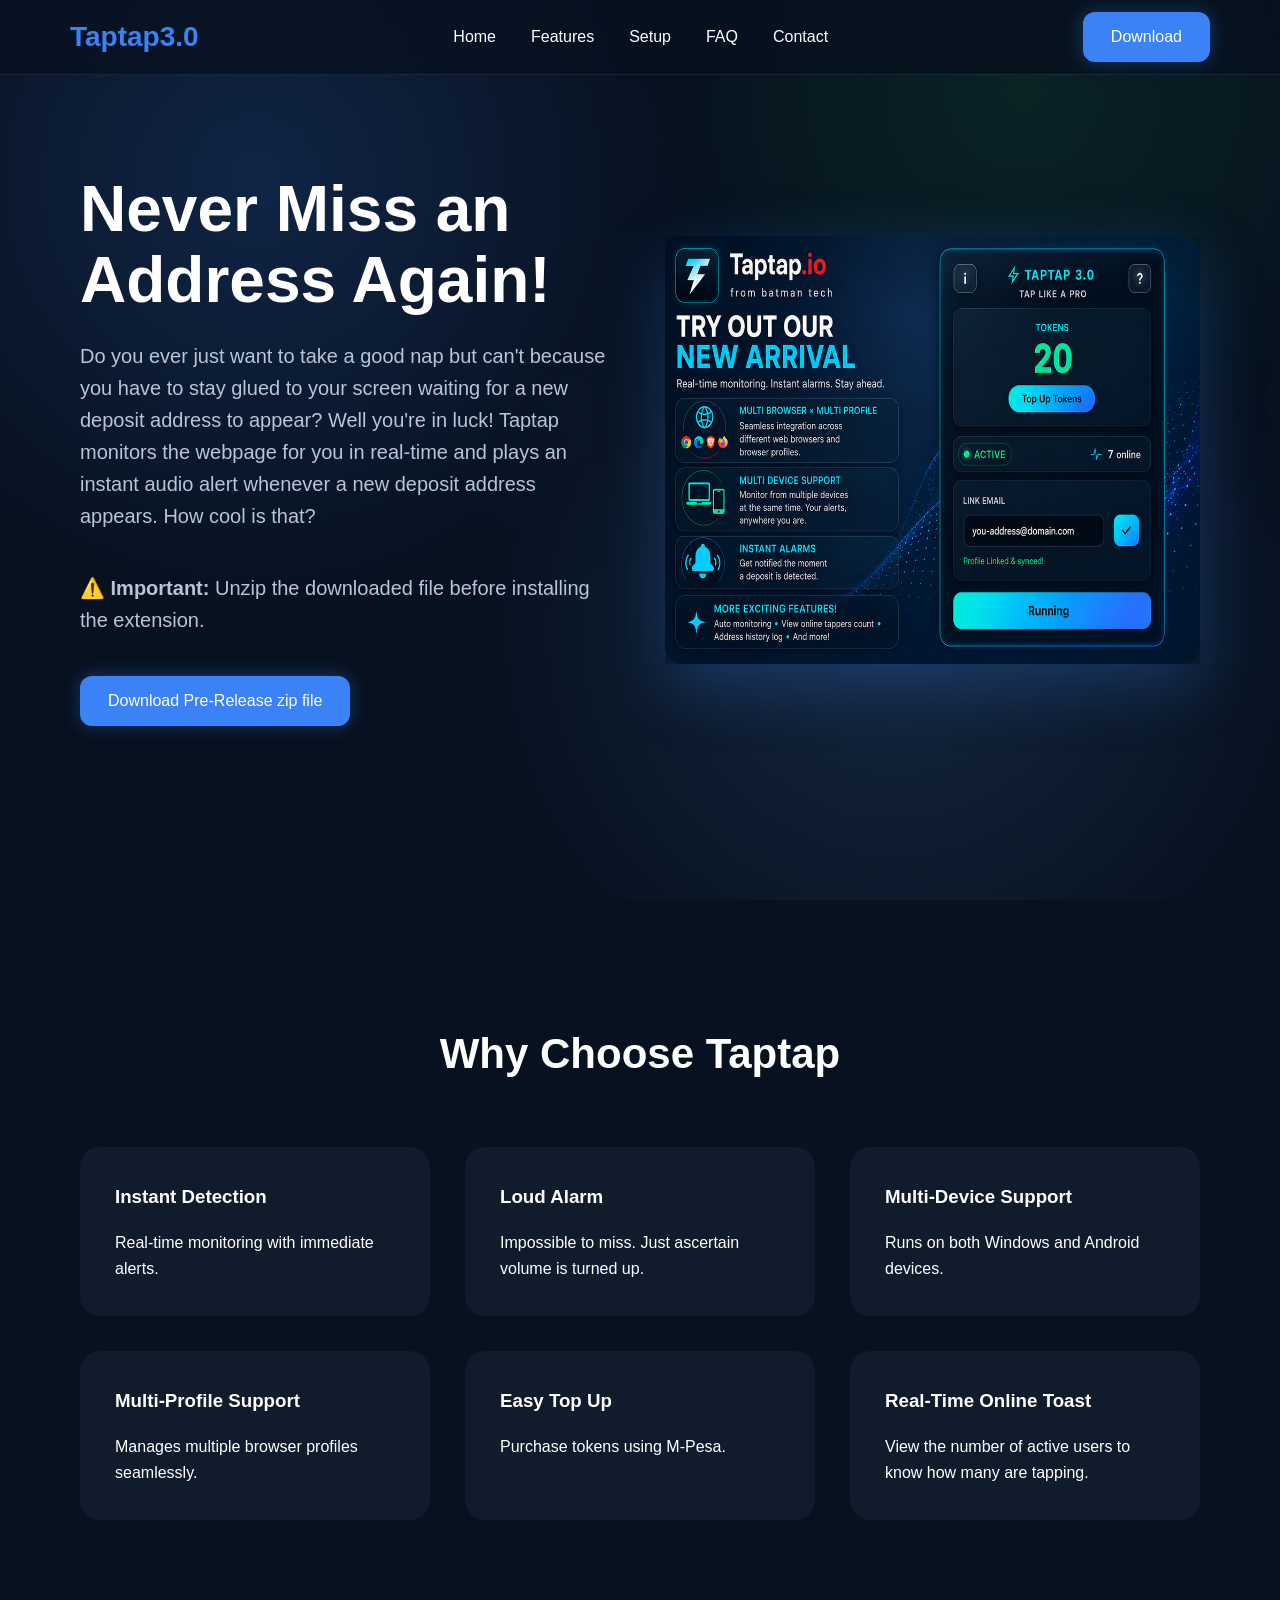
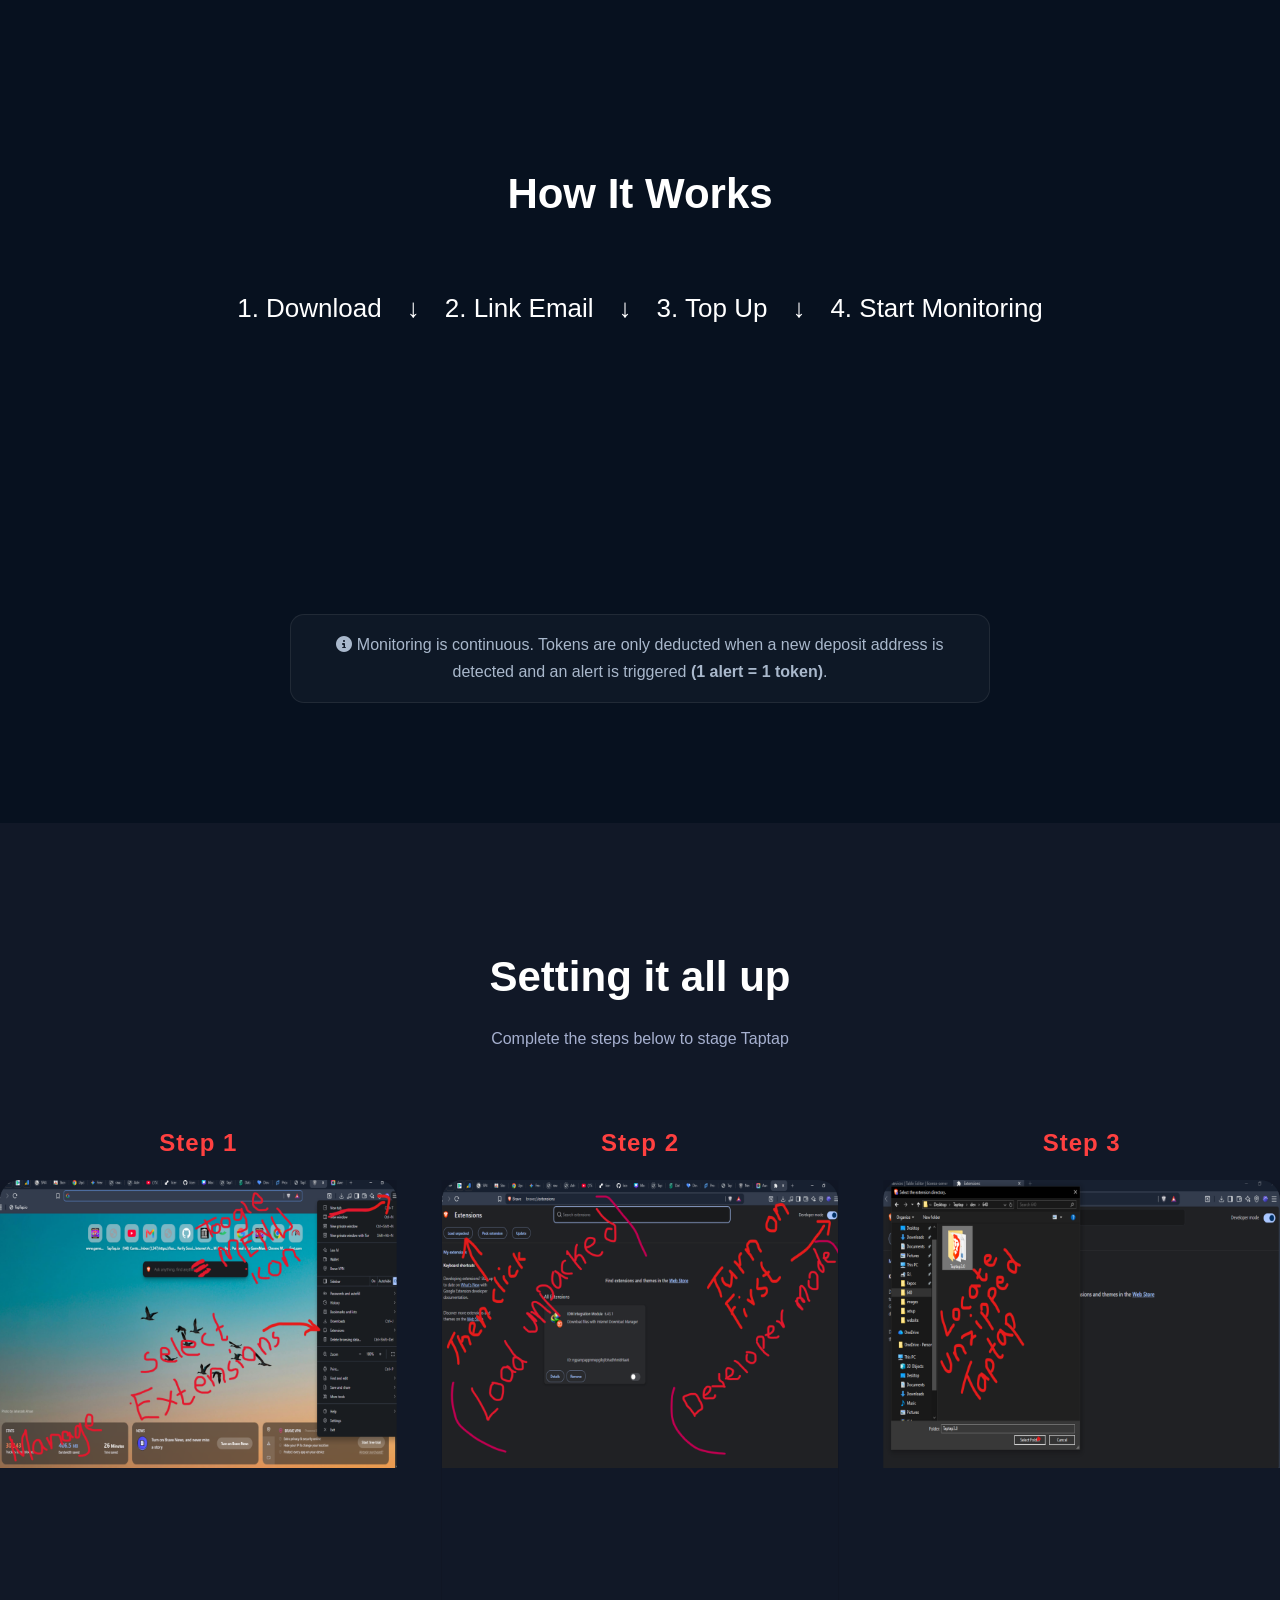
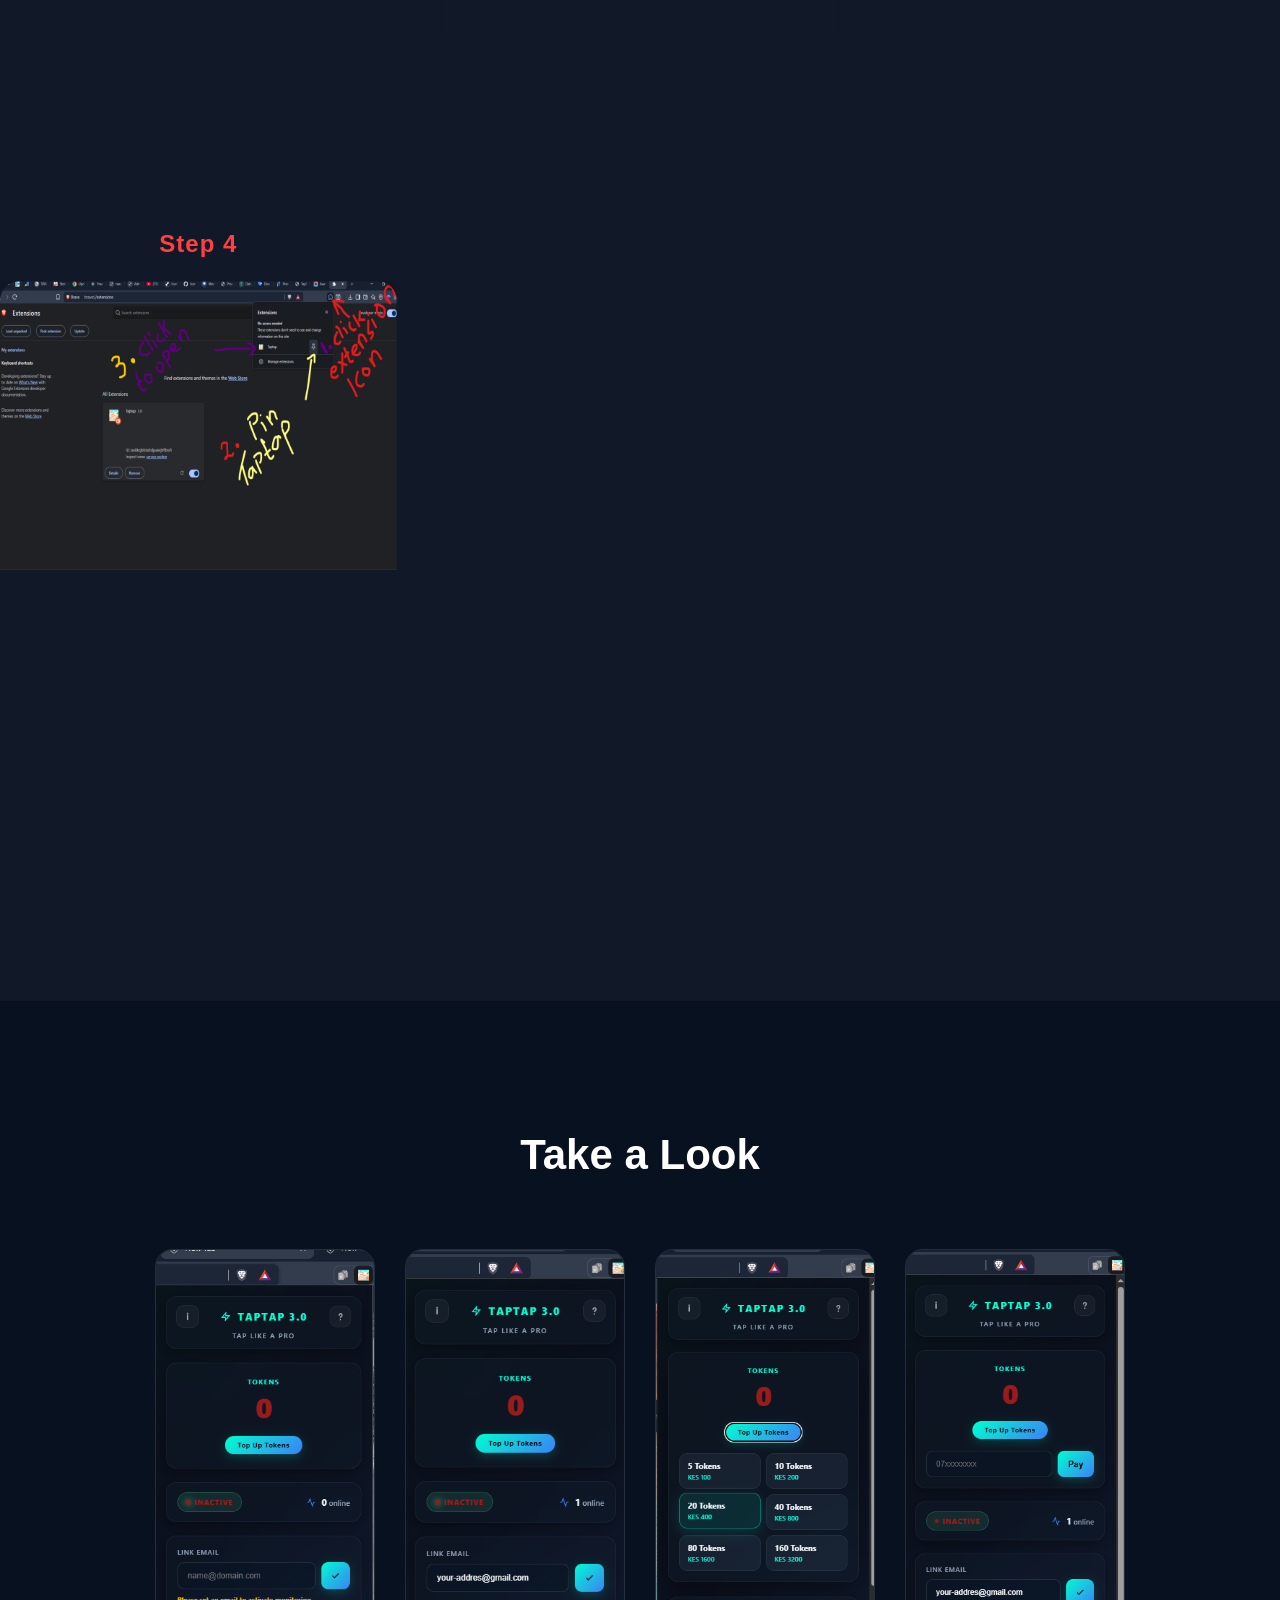
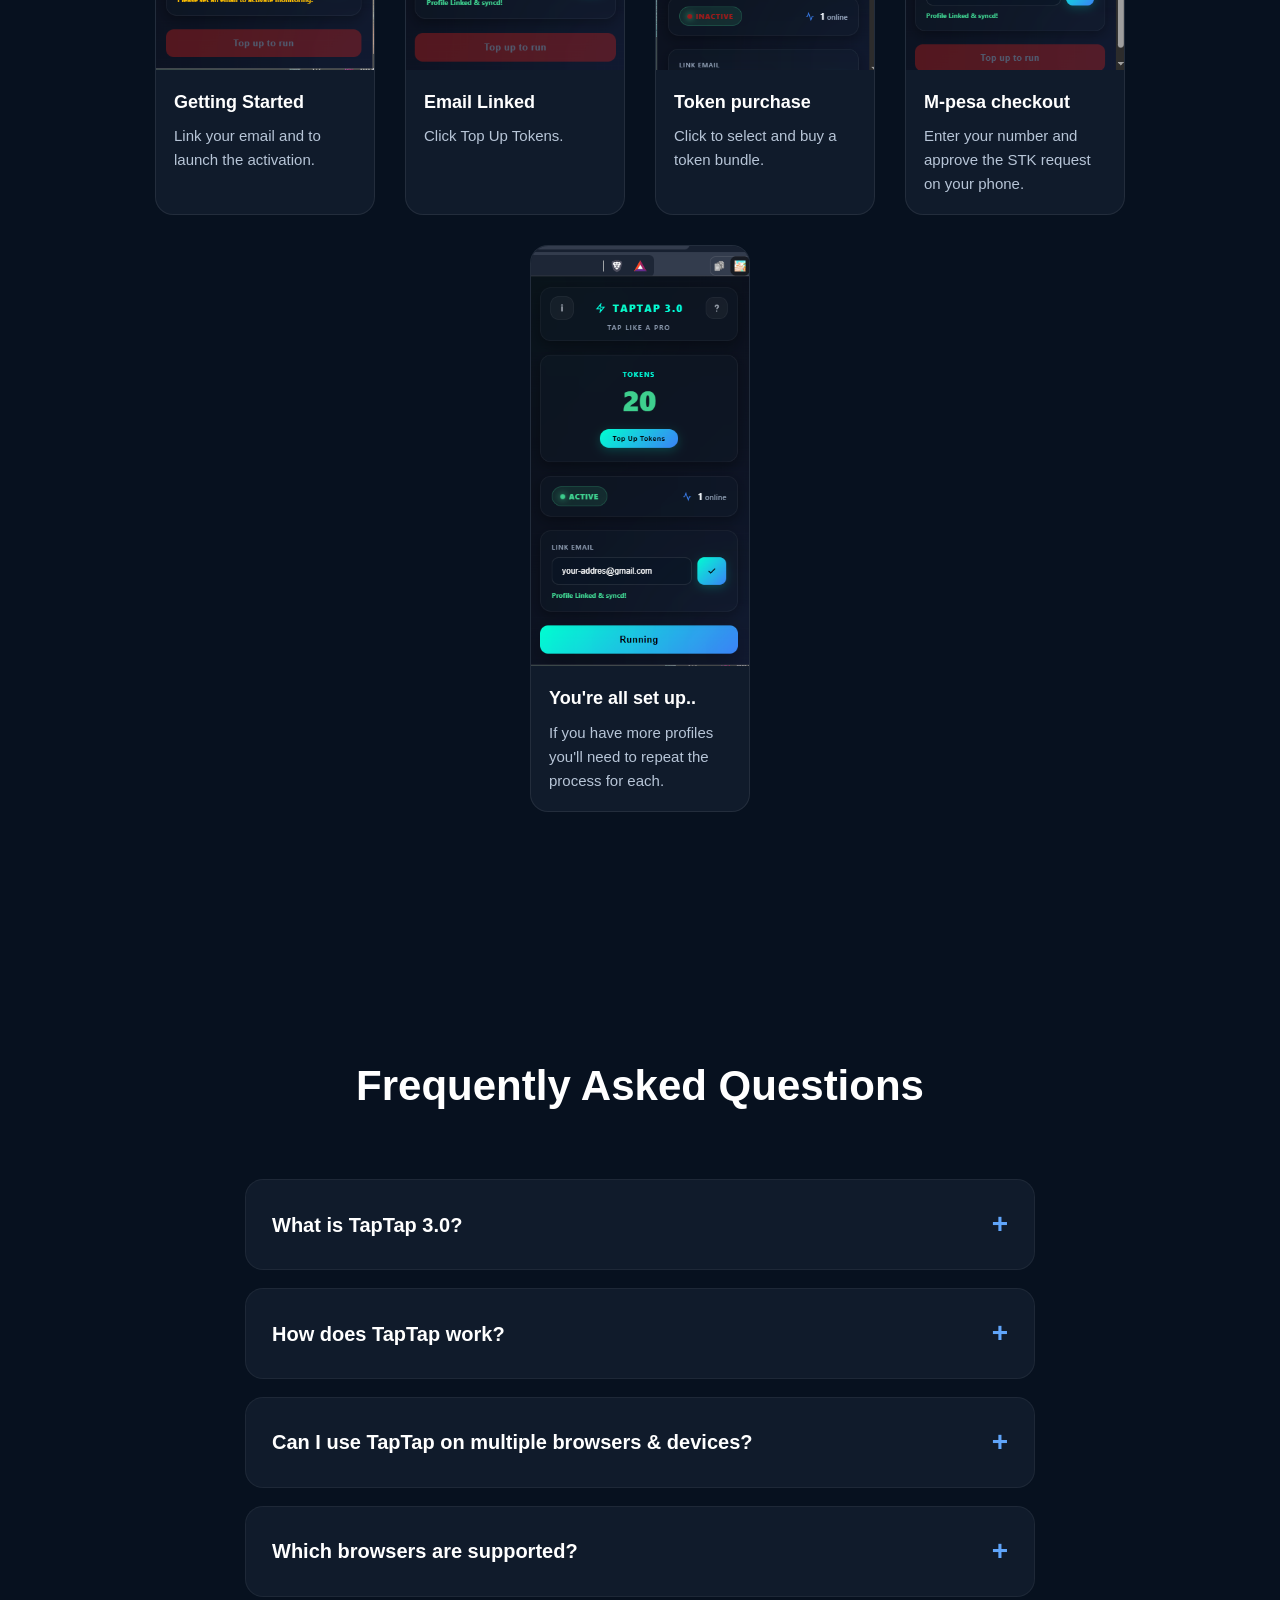
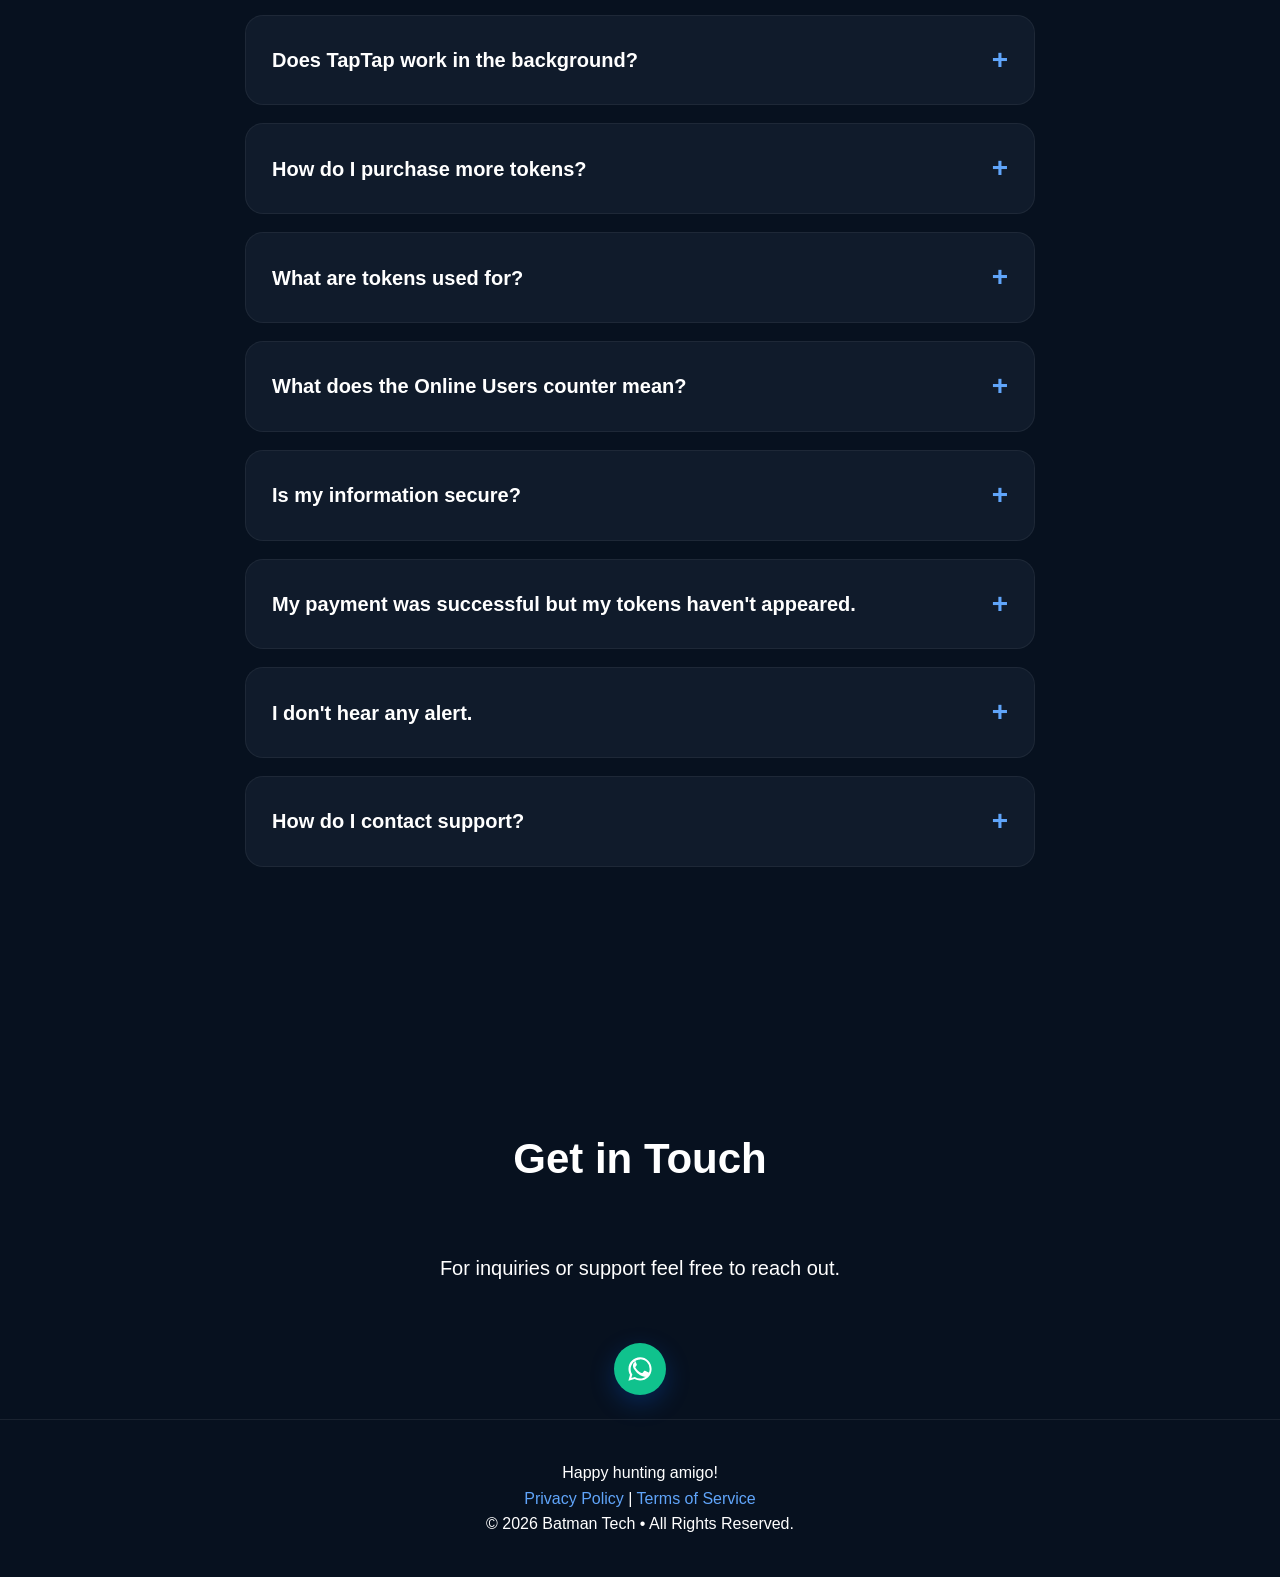
==== commit 099b8e37: "Commented out stubborn Learn more link" ====
--- a/website/index.html
+++ b/website/index.html
@@ -60,7 +60,7 @@
         </h1>
 
         <p>
-            Do you ever just want to take a good nap but can't because you have to stay glued to your screen waiting for a new deposit address to appear? Well you're in luck! Taptap monitors your web page in real-time and plays an instant audio alert whenever a new deposit address appears. How cool is that?
+            Do you ever just want to take a good nap but can't because you have to stay glued to your screen waiting for a new deposit address to appear? Well you're in luck! Taptap monitors the webpage for you in real-time and plays an instant audio alert whenever a new deposit address appears. How cool is that?
         </p>
 
         <p>
@@ -75,9 +75,9 @@
                 Download Pre-Release zip file
             </a>
 
-            <button class="btn btn-primary" onclick="location.href='#features'">
+            <!--<button class="btn btn-primary" onclick="location.href='#features'">
                 Learn More
-            </button>
+            </button>   -->
 
         </div>
 
